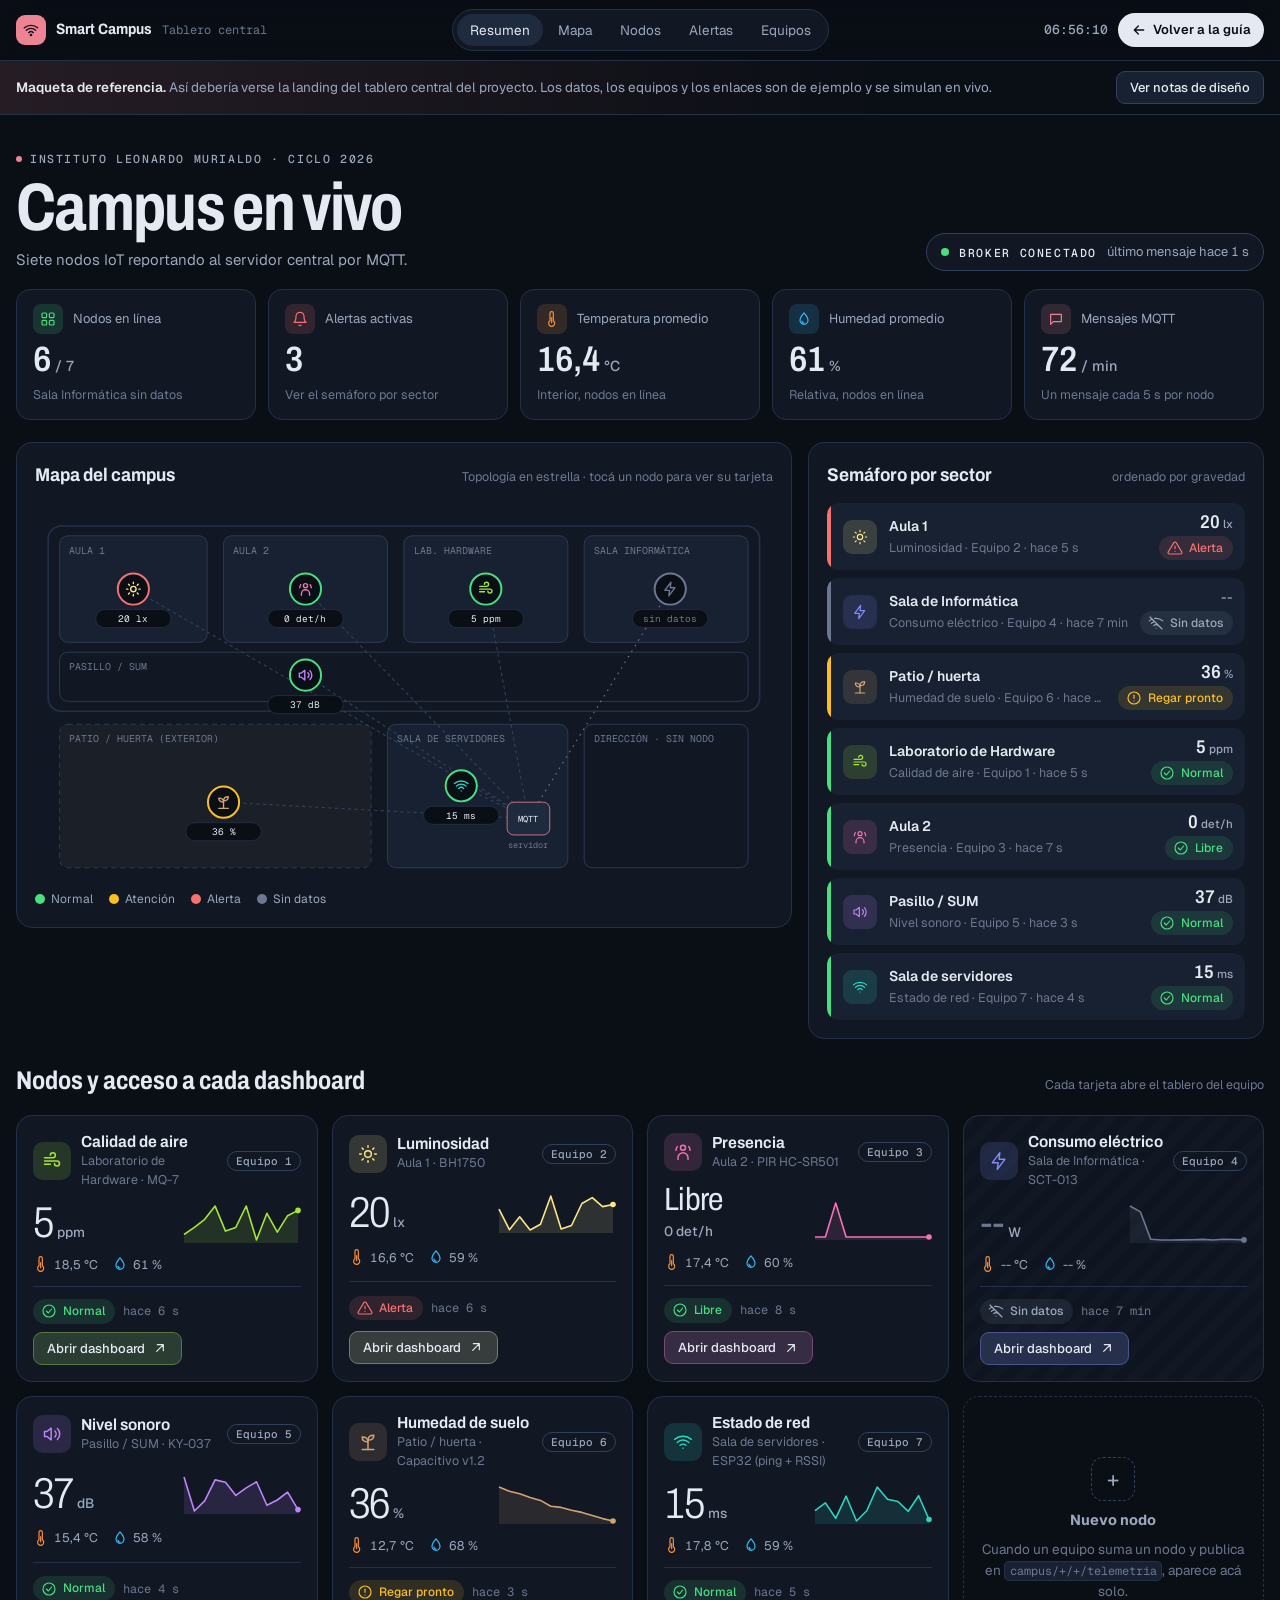
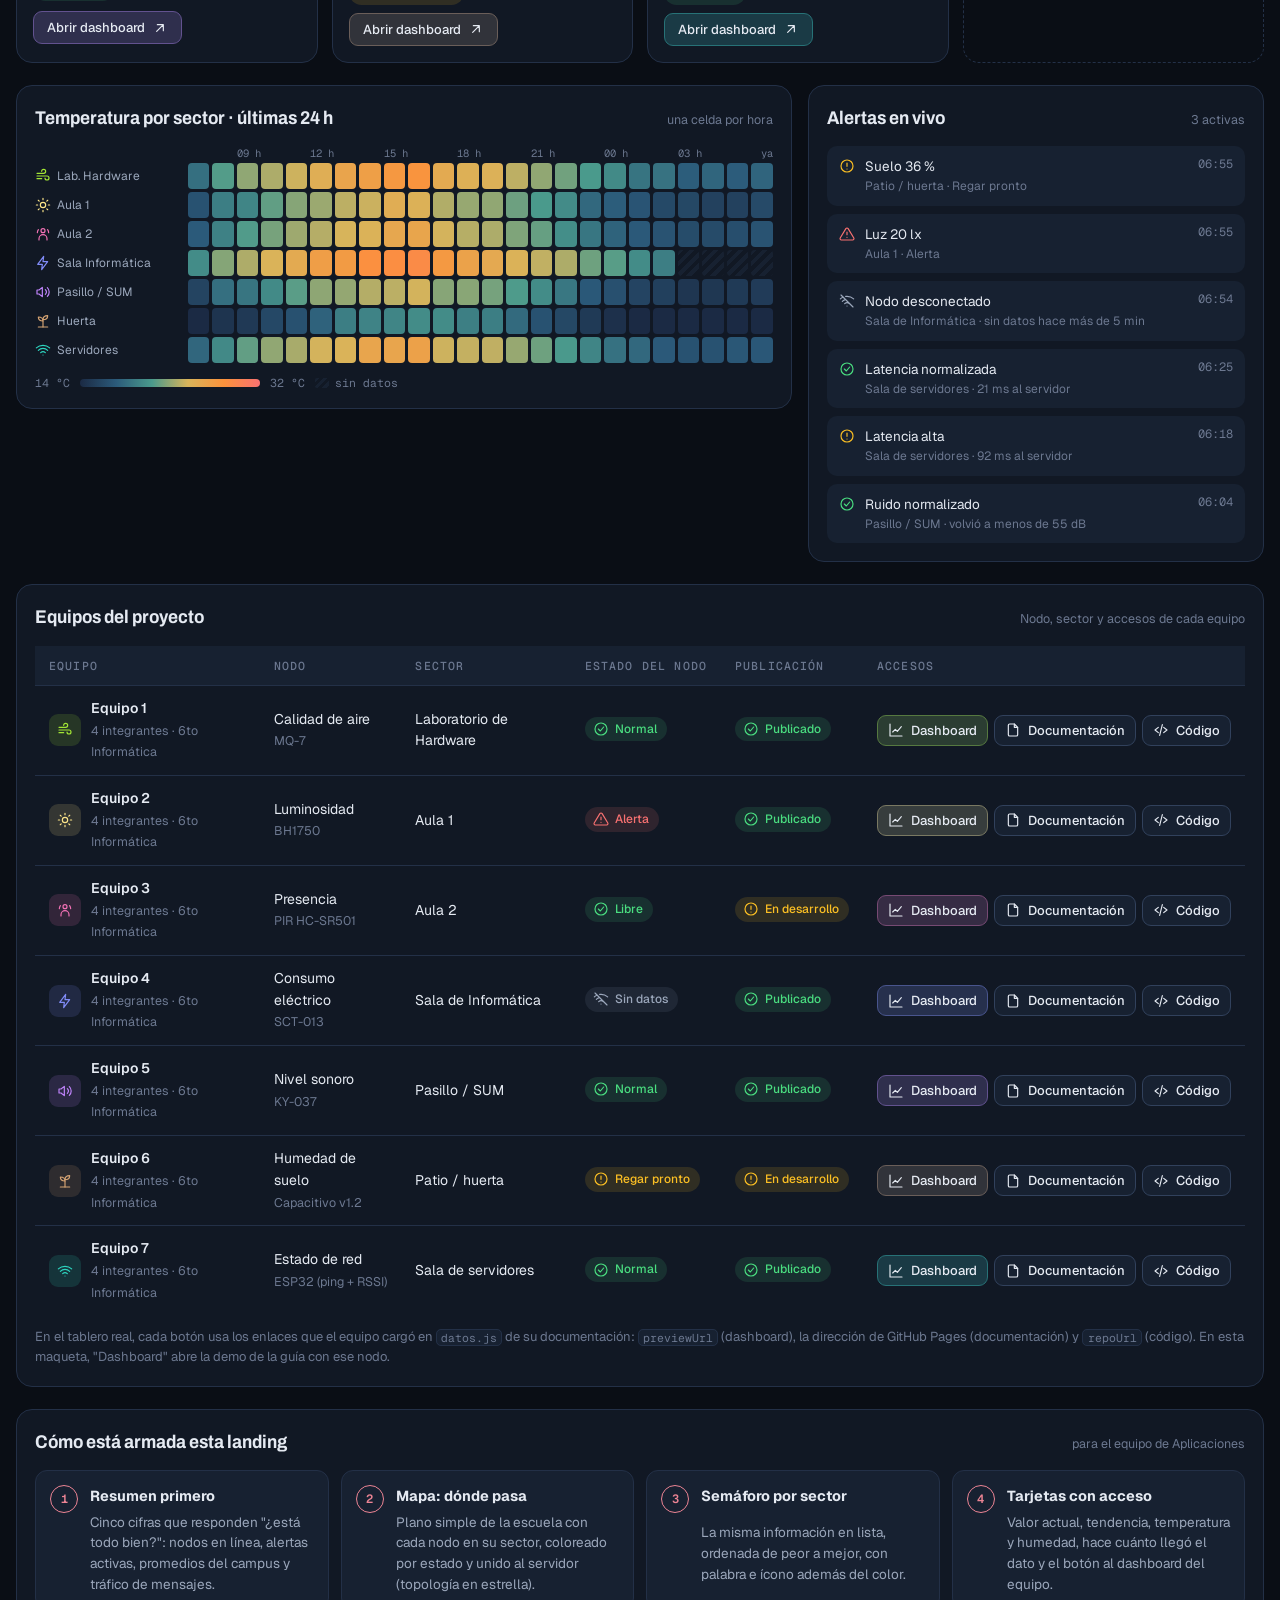
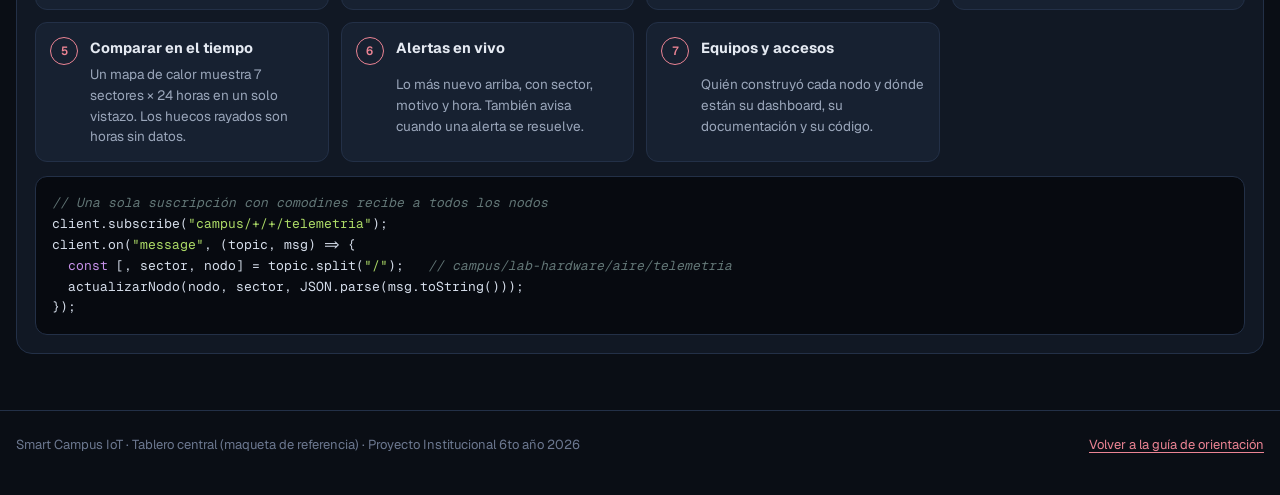
==== tablero-general.html @ 32c5c8b0 "Agregar maqueta del tablero general y centrar el botón Elegí tu nodo en el hero" ====
<!doctype html>
<html lang="es">
<head>
<meta charset="utf-8">
<meta name="viewport" content="width=device-width, initial-scale=1, viewport-fit=cover">
<title>Tablero Central Smart Campus</title>
<meta name="claude:viewport-fit-sides" content="cover">
<meta name="description" content="Maqueta de referencia de la landing del tablero central: todos los nodos del campus en tiempo real, equipos y acceso a cada dashboard.">
<link rel="preconnect" href="https://fonts.googleapis.com">
<link rel="preconnect" href="https://fonts.gstatic.com" crossorigin>
<link rel="stylesheet" href="https://fonts.googleapis.com/css2?family=Archivo:wdth,wght@75..125,300..800&family=Geist:wght@400;500;600&family=Geist+Mono:wght@400;500&display=swap">
<style>
/* Layout: sala de control. Resumen arriba (KPIs), luego "dónde" (mapa + semáforo por sector),
   "qué" (tarjetas de nodo con acceso), "cuándo" (mapa de calor + alertas) y "quién" (equipos). Solo oscuro. */
:root {
  --bg: #0a0e15; --surface: #111824; --surface-2: #172131; --surface-3: #1e2a3d;
  --border: #233047; --border-strong: #31415c;
  --text: #e5eaf2; --text-2: #9ba7bb; --text-3: #6c7890;
  --accent: #ec8494; --accent-ink: #1a0c12; --accent-soft: rgba(236, 132, 148, .12);
  --ok: #4ade80; --ok-soft: rgba(74, 222, 128, .12);
  --warn: #fbbf24; --warn-soft: rgba(251, 191, 36, .13);
  --bad: #f87171; --bad-soft: rgba(248, 113, 113, .13);
  --off: #6c7890; --off-soft: rgba(108, 120, 144, .16);
  --c-temp: #fb923c; --c-hum: #38bdf8; --c-aire: #a3e635; --c-luz: #fde68a; --c-ruido: #c084fc;
  --c-presencia: #f472b6; --c-consumo: #818cf8; --c-suelo: #d4a373; --c-red: #2dd4bf;
  --font-display: "Archivo", "Arial Narrow", system-ui, sans-serif;
  --font-body: "Geist", system-ui, -apple-system, "Segoe UI", sans-serif;
  --font-mono: "Geist Mono", ui-monospace, "Cascadia Mono", Consolas, monospace;
  --header-h: 60px;
  color-scheme: dark;
}
* { box-sizing: border-box; }
html { scroll-behavior: smooth; scroll-padding-top: calc(var(--header-h) + 16px); }
@media (prefers-reduced-motion: reduce) { html { scroll-behavior: auto; } *, *::before, *::after { transition: none !important; animation: none !important; } }
body { margin: 0; background: var(--bg); color: var(--text); font: 400 15px/1.55 var(--font-body); -webkit-font-smoothing: antialiased; }
body::before { content: ""; position: fixed; inset: 0 0 auto; height: env(safe-area-inset-top, 0px); z-index: 60; background: var(--bg); }
a { color: var(--accent); text-underline-offset: 3px; }
:focus-visible { outline: 2px solid var(--accent); outline-offset: 2px; border-radius: 4px; }
[hidden] { display: none !important; }
code { font-family: var(--font-mono); font-size: .88em; background: var(--surface-2); border: 1px solid var(--border); padding: .06em .36em; border-radius: 5px; overflow-wrap: anywhere; }
h1, h2, h3 { font-family: var(--font-display); margin: 0; text-wrap: balance; }
p { margin: 0; }
.ic { width: 20px; height: 20px; flex: none; } .ic-sm { width: 16px; height: 16px; flex: none; } .ic-lg { width: 26px; height: 26px; flex: none; }
.wrap { max-width: 1320px; margin: 0 auto; padding-left: max(16px, env(safe-area-inset-left, 0px)); padding-right: max(16px, env(safe-area-inset-right, 0px)); }
.num { font-variant-numeric: tabular-nums; }

/* Encabezado */
.top { position: sticky; top: env(safe-area-inset-top, 0px); z-index: 50; background: rgba(10, 14, 21, .85); backdrop-filter: blur(12px); border-bottom: 1px solid var(--border); }
.top .wrap { height: var(--header-h); display: grid; grid-template-columns: 1fr auto 1fr; align-items: center; gap: 16px; }
.brand { display: flex; align-items: center; gap: 10px; color: var(--text); text-decoration: none; font-family: var(--font-display); font-weight: 700; font-stretch: 90%; white-space: nowrap; }
.brand-mark { width: 30px; height: 30px; border-radius: 9px; background: var(--accent); color: var(--accent-ink); display: grid; place-items: center; }
.brand small { font: 400 12px var(--font-mono); color: var(--text-3); }
.top nav { justify-self: center; min-width: 0; display: flex; gap: 2px; padding: 4px; border: 1px solid var(--border); border-radius: 999px; background: var(--surface); overflow-x: auto; scrollbar-width: none; }
.top nav a { color: var(--text-2); text-decoration: none; font-size: 13.5px; padding: 6px 13px; border-radius: 999px; white-space: nowrap; }
.top nav a:hover, .top nav a.on { color: var(--text); background: var(--surface-3); }
.top-right { justify-self: end; display: flex; align-items: center; gap: 10px; }
.clock { font: 500 13px var(--font-mono); color: var(--text-2); font-variant-numeric: tabular-nums; }
.back { display: inline-flex; align-items: center; gap: 6px; padding: 7px 13px; border-radius: 999px; background: var(--text); color: var(--bg); text-decoration: none; font-size: 13px; font-weight: 600; white-space: nowrap; }
.back:hover { background: var(--accent); color: var(--accent-ink); }
@media (max-width: 1000px) { .top .wrap { grid-template-columns: auto minmax(0, 1fr) auto; } .top nav { justify-self: center; } .clock { display: none; } }
@media (max-width: 640px) { .top .wrap { grid-template-columns: auto minmax(0, 1fr); } .top nav { display: none; } .brand small { display: none; } }

/* Aviso de maqueta */
.note-bar { border-bottom: 1px solid var(--border); background: linear-gradient(90deg, var(--accent-soft), transparent 70%); }
.note-bar .wrap { display: flex; align-items: center; gap: 14px; padding-block: 10px; flex-wrap: wrap; font-size: 13.5px; color: var(--text-2); }
.note-bar b { color: var(--text); font-weight: 600; }
.note-bar .sp { flex: 1; min-width: 0; }
.btn { display: inline-flex; align-items: center; gap: 7px; padding: 7px 13px; border-radius: 9px; border: 1px solid var(--border-strong); background: var(--surface-2); color: var(--text); font: 500 13px var(--font-body); cursor: pointer; text-decoration: none; white-space: nowrap; }
.btn:hover { background: var(--surface-3); color: var(--text); }
.btn[aria-pressed="true"] { border-color: var(--accent); color: var(--accent); background: var(--accent-soft); }
.btn.go { background: color-mix(in srgb, var(--c, var(--accent)) 14%, var(--surface-2)); border-color: color-mix(in srgb, var(--c, var(--accent)) 40%, var(--border)); }
.btn.go:hover { background: color-mix(in srgb, var(--c, var(--accent)) 24%, var(--surface-2)); }

/* Secciones */
main { padding-block: 28px 56px; display: grid; gap: 22px; }
.head { display: flex; flex-wrap: wrap; align-items: end; justify-content: space-between; gap: 16px; }
.head h1 { font-size: clamp(2.4rem, 5.5vw, 4.2rem); font-weight: 700; font-stretch: 78%; line-height: .95; letter-spacing: -.025em; }
.head p { color: var(--text-2); margin-top: 8px; }
.live { display: inline-flex; align-items: center; gap: 10px; padding: 8px 14px; border: 1px solid var(--border-strong); border-radius: 999px; background: var(--surface); font-size: 13px; color: var(--text-2); }
.live b { font: 500 11.5px var(--font-mono); letter-spacing: .14em; color: var(--text); }
.dot { width: 8px; height: 8px; border-radius: 50%; background: var(--ok); flex: none; animation: pulse 2s infinite; }
@keyframes pulse { 0% { box-shadow: 0 0 0 0 rgba(74,222,128,.5); } 70% { box-shadow: 0 0 0 8px rgba(74,222,128,0); } 100% { box-shadow: 0 0 0 0 rgba(74,222,128,0); } }

.panel { position: relative; background: var(--surface); border: 1px solid var(--border); border-radius: 16px; padding: 18px; min-width: 0; }
.panel-h { display: flex; align-items: baseline; justify-content: space-between; gap: 10px; flex-wrap: wrap; margin-bottom: 14px; }
.panel-h h2 { font-size: 1.15rem; font-weight: 700; font-stretch: 92%; }
.panel-h span { font-size: 12.5px; color: var(--text-3); }
.eyebrow { font: 500 11.5px var(--font-mono); letter-spacing: .14em; text-transform: uppercase; color: var(--text-3); display: flex; align-items: center; gap: 8px; }
.eyebrow::before { content: ""; width: 6px; height: 6px; border-radius: 50%; background: var(--accent); }

/* KPIs */
.kpis { display: grid; grid-template-columns: repeat(5, minmax(0, 1fr)); gap: 12px; }
@media (max-width: 1100px) { .kpis { grid-template-columns: repeat(3, minmax(0, 1fr)); } }
@media (max-width: 640px) { .kpis { grid-template-columns: repeat(2, minmax(0, 1fr)); } .kpis .kpi:last-child { grid-column: 1 / -1; } }
.kpi { position: relative; background: var(--surface); border: 1px solid var(--border); border-radius: 14px; padding: 14px 16px; display: grid; gap: 8px; min-width: 0; }
.kpi-top { display: flex; align-items: center; gap: 10px; font-size: 13px; color: var(--text-2); }
.kpi-top .ib { width: 30px; height: 30px; border-radius: 8px; display: grid; place-items: center; background: color-mix(in srgb, var(--c) 15%, transparent); color: var(--c); }
.kpi-val { font-family: var(--font-display); font-weight: 600; font-stretch: 86%; font-size: 2.2rem; line-height: 1; font-variant-numeric: tabular-nums; }
.kpi-val small { font: 500 .9rem var(--font-body); color: var(--text-2); margin-left: 4px; }
.kpi-sub { font-size: 12.5px; color: var(--text-3); }

/* Pills */
.pill { display: inline-flex; align-items: center; gap: 6px; padding: 3px 10px 3px 8px; border-radius: 999px; font-size: 12px; font-weight: 500; white-space: nowrap; }
.pill.ok { background: var(--ok-soft); color: var(--ok); } .pill.warn { background: var(--warn-soft); color: var(--warn); }
.pill.bad { background: var(--bad-soft); color: var(--bad); } .pill.off { background: var(--off-soft); color: var(--text-2); }

/* Mapa + semáforo */
.row-2 { display: grid; grid-template-columns: minmax(0, 1.7fr) minmax(0, 1fr); gap: 16px; align-items: start; }
@media (max-width: 1000px) { .row-2 { grid-template-columns: 1fr; } }
.map-wrap { overflow-x: auto; }
.map-wrap svg { width: 100%; min-width: 560px; height: auto; display: block; }
.map-legend { display: flex; flex-wrap: wrap; gap: 6px 16px; font-size: 12px; color: var(--text-2); margin-top: 10px; }
.map-legend i { display: inline-block; width: 10px; height: 10px; border-radius: 50%; margin-right: 6px; vertical-align: -1px; }
.node-g { cursor: pointer; }
.node-g:focus { outline: none; }
.node-g:focus-visible .ring { stroke: var(--accent); stroke-width: 3; }
.halo { transform-box: fill-box; transform-origin: center; animation: halo 2.4s ease-out infinite; }
@keyframes halo { 0% { transform: scale(1); opacity: .55; } 100% { transform: scale(2.1); opacity: 0; } }

.sectors { list-style: none; margin: 0; padding: 0; display: grid; gap: 8px; }
.sectors li { display: grid; grid-template-columns: 4px 34px minmax(0, 1fr) auto; gap: 12px; align-items: center; padding: 10px 12px 10px 0; border-radius: 12px; background: var(--surface-2); overflow: hidden; }
.sectors .stripe { align-self: stretch; margin: -10px 0; }
.sectors .ib { width: 34px; height: 34px; border-radius: 9px; display: grid; place-items: center; background: color-mix(in srgb, var(--c) 15%, transparent); color: var(--c); }
.sectors strong { display: block; font-size: 14px; font-weight: 600; white-space: nowrap; overflow: hidden; text-overflow: ellipsis; }
.sectors .meta { font-size: 12.5px; color: var(--text-3); white-space: nowrap; overflow: hidden; text-overflow: ellipsis; display: block; }
.sectors .right { display: grid; justify-items: end; gap: 4px; }
.sectors .v { font-family: var(--font-display); font-weight: 600; font-stretch: 88%; font-size: 1.15rem; line-height: 1; font-variant-numeric: tabular-nums; }
.sectors .v small { font: 500 11.5px var(--font-body); color: var(--text-2); margin-left: 3px; }

/* Tarjetas de nodo */
.nodes { display: grid; grid-template-columns: repeat(4, minmax(0, 1fr)); gap: 14px; }
@media (max-width: 1150px) { .nodes { grid-template-columns: repeat(3, minmax(0, 1fr)); } }
@media (max-width: 860px) { .nodes { grid-template-columns: repeat(2, minmax(0, 1fr)); } }
@media (max-width: 560px) { .nodes { grid-template-columns: 1fr; } }
.ncard { background: var(--surface); border: 1px solid var(--border); border-radius: 16px; padding: 16px; display: grid; gap: 12px; min-width: 0; transition: border-color .25s, box-shadow .25s; }
.ncard.flash { border-color: color-mix(in srgb, var(--c) 55%, var(--border)); }
.ncard.hl { box-shadow: 0 0 0 2px var(--accent); }
.ncard.is-off { background: repeating-linear-gradient(135deg, var(--surface) 0 10px, #0f1520 10px 20px); }
.nc-top { display: flex; align-items: center; gap: 10px; }
.nc-top .ib { width: 38px; height: 38px; border-radius: 10px; display: grid; place-items: center; background: color-mix(in srgb, var(--c) 15%, transparent); color: var(--c); flex: none; }
.nc-top h3 { font-size: 1rem; font-weight: 650; font-stretch: 95%; line-height: 1.2; }
.nc-top p { font-size: 12.5px; color: var(--text-3); }
.team-tag { margin-left: auto; font: 500 11px var(--font-mono); color: var(--text-2); border: 1px solid var(--border-strong); border-radius: 999px; padding: 2px 8px; white-space: nowrap; }
.nc-mid { display: flex; align-items: flex-end; justify-content: space-between; gap: 8px; }
.nc-val { font-family: var(--font-display); font-weight: 300; font-stretch: 84%; font-size: 2.7rem; line-height: .95; letter-spacing: -.02em; font-variant-numeric: tabular-nums; }
.nc-val small { font: 500 .85rem var(--font-body); color: var(--text-2); margin-left: 4px; letter-spacing: 0; }
.is-off .nc-val { color: var(--text-3); }
.nc-val.txt { font-size: 2rem; font-weight: 400; }
.nc-val.txt small { display: block; margin: 6px 0 0; }
.ncard.add { border-style: dashed; background: transparent; align-content: center; justify-items: center; text-align: center; color: var(--text-3); font-size: 13.5px; gap: 8px; }
.ncard.add .ib { width: 44px; height: 44px; border-radius: 12px; border: 1px dashed var(--border-strong); display: grid; place-items: center; font-size: 22px; color: var(--text-2); }
.ncard.add strong { color: var(--text-2); font-size: 14.5px; }
.nc-mid svg { width: 120px; height: 40px; flex: none; }
.nc-env { display: flex; gap: 14px; font-size: 12.5px; color: var(--text-2); font-variant-numeric: tabular-nums; }
.nc-env span { display: inline-flex; align-items: center; gap: 5px; }
.nc-env .t { color: var(--c-temp); } .nc-env .h { color: var(--c-hum); }
.nc-foot { display: flex; align-items: center; justify-content: space-between; gap: 8px; flex-wrap: wrap; border-top: 1px solid var(--border); padding-top: 12px; }
.ago { font: 12px var(--font-mono); color: var(--text-3); font-variant-numeric: tabular-nums; }

/* Mapa de calor + alertas */
.heat-wrap { overflow-x: auto; }
.heat { display: grid; grid-template-columns: 150px repeat(24, minmax(16px, 1fr)); gap: 3px; min-width: 620px; font-size: 12px; }
.heat .lab { color: var(--text-2); white-space: nowrap; overflow: hidden; text-overflow: ellipsis; display: flex; align-items: center; gap: 6px; padding-right: 6px; }
.heat .lab svg { color: var(--c); }
.heat .cell { height: 26px; border-radius: 4px; }
.heat .cell.na { background: repeating-linear-gradient(135deg, var(--surface-2) 0 4px, var(--surface) 4px 8px); }
.heat .hr { font: 10.5px var(--font-mono); color: var(--text-3); text-align: center; white-space: nowrap; overflow: visible; }
.heat .hr.last { text-align: right; }
.heat-scale { display: flex; align-items: center; gap: 10px; margin-top: 12px; font: 11.5px var(--font-mono); color: var(--text-3); flex-wrap: wrap; }
.heat-scale i { display: block; width: 180px; height: 8px; border-radius: 99px; }
.feed { list-style: none; margin: 0; padding: 0; display: grid; gap: 8px; max-height: 420px; overflow-y: auto; }
.feed li { display: grid; grid-template-columns: auto minmax(0, 1fr) auto; gap: 10px; align-items: start; padding: 10px 12px; border-radius: 10px; background: var(--surface-2); font-size: 13.5px; animation: slide .45s ease-out; }
@keyframes slide { from { opacity: 0; transform: translateY(-6px); } to { opacity: 1; transform: none; } }
.feed li .ic-sm { margin-top: 2px; }
.feed li.warn .ic-sm { color: var(--warn); } .feed li.bad .ic-sm { color: var(--bad); } .feed li.ok .ic-sm { color: var(--ok); } .feed li.off .ic-sm { color: var(--text-2); }
.feed small { display: block; color: var(--text-3); font-size: 12px; }
.feed .t { font: 12px var(--font-mono); color: var(--text-3); }

/* Equipos */
.table-wrap { overflow-x: auto; }
table { width: 100%; border-collapse: collapse; font-size: 14px; min-width: 980px; }
th, td { text-align: left; padding: 12px 14px; border-bottom: 1px solid var(--border); vertical-align: middle; }
th { font: 500 11.5px var(--font-mono); text-transform: uppercase; letter-spacing: .1em; color: var(--text-3); background: var(--surface-2); white-space: nowrap; }
tr:last-child td { border-bottom: 0; }
td .who { display: flex; align-items: center; gap: 10px; }
td .who .ib { width: 32px; height: 32px; border-radius: 9px; display: grid; place-items: center; background: color-mix(in srgb, var(--c) 15%, transparent); color: var(--c); flex: none; }
td .who b { display: block; font-weight: 600; }
td .who span { font-size: 12.5px; color: var(--text-3); }
.links { display: flex; gap: 6px; flex-wrap: nowrap; }
.links .btn { padding: 6px 10px; }
.caption { font-size: 13px; color: var(--text-3); margin-top: 12px; }

/* Notas de diseño */
.anat { position: absolute; z-index: 4; top: -10px; left: -10px; width: 26px; height: 26px; border-radius: 50%; background: var(--accent); color: var(--accent-ink); font: 700 12px/26px var(--font-mono); text-align: center; box-shadow: 0 0 0 4px rgba(236,132,148,.25); display: none; }
.show-notes .anat { display: block; }
.show-notes [data-n] { outline: 1.5px dashed rgba(236,132,148,.55); outline-offset: 4px; }
.notes { list-style: none; margin: 0; padding: 0; display: grid; grid-template-columns: repeat(auto-fill, minmax(260px, 1fr)); gap: 12px; counter-reset: n; }
.notes li { display: grid; grid-template-columns: auto 1fr; gap: 4px 12px; padding: 14px; border-radius: 12px; border: 1px solid var(--border); background: var(--surface-2); }
.notes li::before { counter-increment: n; content: counter(n); grid-row: span 2; width: 26px; height: 26px; border-radius: 50%; border: 1.5px solid var(--accent); color: var(--accent); display: grid; place-items: center; font: 600 12px var(--font-mono); }
.notes strong { font-size: 14.5px; }
.notes span { font-size: 13.5px; color: var(--text-2); }
.code { background: #070a10; border: 1px solid var(--border); border-radius: 12px; overflow-x: auto; margin-top: 14px; }
.code pre { margin: 0; padding: 16px; font: 13px/1.6 var(--font-mono); color: #d6deeb; }
.code .c { color: #637777; font-style: italic; } .code .s { color: #addb67; } .code .k { color: #c792ea; }

footer { border-top: 1px solid var(--border); padding-block: 24px 40px; color: var(--text-3); font-size: 13px; }
footer .wrap { display: flex; flex-wrap: wrap; justify-content: space-between; gap: 10px; }
</style>
</head>
<body>

<header class="top">
  <div class="wrap">
    <a class="brand" href="#resumen"><span class="brand-mark"><svg class="ic-sm" viewBox="0 0 24 24" fill="none" stroke="currentColor" stroke-width="2" stroke-linecap="round" stroke-linejoin="round" aria-hidden="true"><path d="M2 8.8a15 15 0 0 1 20 0"/><path d="M5 12.5a10 10 0 0 1 14 0"/><path d="M8.5 16a5 5 0 0 1 7 0"/><circle cx="12" cy="19.5" r="1" fill="currentColor"/></svg></span>Smart Campus <small>Tablero central</small></a>
    <nav aria-label="Secciones del tablero">
      <a href="#resumen">Resumen</a><a href="#mapa">Mapa</a><a href="#nodos">Nodos</a><a href="#alertas">Alertas</a><a href="#equipos">Equipos</a>
    </nav>
    <div class="top-right">
      <span class="clock" id="clock" aria-label="Hora actual">00:00:00</span>
      <a class="back" href="index.html#tablero-general"><svg class="ic-sm" viewBox="0 0 24 24" fill="none" stroke="currentColor" stroke-width="2" stroke-linecap="round" stroke-linejoin="round" aria-hidden="true"><path d="M19 12H5M11 6l-6 6 6 6"/></svg>Volver a la guía</a>
    </div>
  </div>
</header>

<div class="note-bar">
  <div class="wrap">
    <span class="sp"><b>Maqueta de referencia.</b> Así debería verse la landing del tablero central del proyecto. Los datos, los equipos y los enlaces son de ejemplo y se simulan en vivo.</span>
    <button class="btn" type="button" id="btnNotes" aria-pressed="false">Ver notas de diseño</button>
  </div>
</div>

<main class="wrap" id="board">
  <!-- Resumen -->
  <section id="resumen" style="display:grid;gap:18px">
    <div class="head">
      <div>
        <p class="eyebrow">Instituto Leonardo Murialdo · Ciclo 2026</p>
        <h1 style="margin-top:10px">Campus en vivo</h1>
        <p id="headSub">Siete nodos IoT reportando al servidor central por MQTT.</p>
      </div>
      <span class="live"><span class="dot"></span><b>BROKER CONECTADO</b><span id="lastMsg" class="num">último mensaje hace 0 s</span></span>
    </div>
    <div class="kpis" id="kpis" data-n style="position:relative"><span class="anat">1</span></div>
  </section>

  <!-- Mapa + semáforo -->
  <section class="row-2" id="mapa">
    <div class="panel" data-n>
      <span class="anat">2</span>
      <div class="panel-h"><h2>Mapa del campus</h2><span>Topología en estrella · tocá un nodo para ver su tarjeta</span></div>
      <div class="map-wrap" id="map"></div>
      <div class="map-legend"><span><i style="background:var(--ok)"></i>Normal</span><span><i style="background:var(--warn)"></i>Atención</span><span><i style="background:var(--bad)"></i>Alerta</span><span><i style="background:var(--off)"></i>Sin datos</span></div>
    </div>
    <div class="panel" data-n>
      <span class="anat">3</span>
      <div class="panel-h"><h2>Semáforo por sector</h2><span>ordenado por gravedad</span></div>
      <ul class="sectors" id="sectors"></ul>
    </div>
  </section>

  <!-- Nodos -->
  <section id="nodos" style="display:grid;gap:14px">
    <div class="panel-h" style="margin:0"><h2 style="font-size:1.6rem;font-stretch:82%">Nodos y acceso a cada dashboard</h2><span>Cada tarjeta abre el tablero del equipo</span></div>
    <div class="nodes" id="nodes" data-n style="position:relative"><span class="anat">4</span></div>
  </section>

  <!-- Mapa de calor + alertas -->
  <section class="row-2" id="alertas">
    <div class="panel" data-n>
      <span class="anat">5</span>
      <div class="panel-h"><h2>Temperatura por sector · últimas 24 h</h2><span>una celda por hora</span></div>
      <div class="heat-wrap"><div class="heat" id="heat"></div></div>
      <div class="heat-scale"><span>14 °C</span><i style="background:linear-gradient(90deg,#1b2a44,#2b5a7a,#4a9a8c,#d9b45a,#fb923c,#f87171)"></i><span>32 °C</span><span style="display:inline-flex;align-items:center;gap:6px"><b style="display:inline-block;width:14px;height:10px;border-radius:2px;background:repeating-linear-gradient(135deg,var(--surface-2) 0 3px,var(--surface) 3px 6px)"></b>sin datos</span></div>
    </div>
    <div class="panel" data-n>
      <span class="anat">6</span>
      <div class="panel-h"><h2>Alertas en vivo</h2><span id="alertCount">0 activas</span></div>
      <ul class="feed" id="feed" aria-live="polite"></ul>
    </div>
  </section>

  <!-- Equipos -->
  <section id="equipos" class="panel" data-n>
    <span class="anat">7</span>
    <div class="panel-h"><h2>Equipos del proyecto</h2><span>Nodo, sector y accesos de cada equipo</span></div>
    <div class="table-wrap"><table id="teams"></table></div>
    <p class="caption">En el tablero real, cada botón usa los enlaces que el equipo cargó en <code>datos.js</code> de su documentación: <code>previewUrl</code> (dashboard), la dirección de GitHub Pages (documentación) y <code>repoUrl</code> (código). En esta maqueta, "Dashboard" abre la demo de la guía con ese nodo.</p>
  </section>

  <!-- Notas -->
  <section class="panel" id="notas">
    <div class="panel-h"><h2>Cómo está armada esta landing</h2><span>para el equipo de Aplicaciones</span></div>
    <ol class="notes">
      <li><strong>Resumen primero</strong><span>Cinco cifras que responden "¿está todo bien?": nodos en línea, alertas activas, promedios del campus y tráfico de mensajes.</span></li>
      <li><strong>Mapa: dónde pasa</strong><span>Plano simple de la escuela con cada nodo en su sector, coloreado por estado y unido al servidor (topología en estrella).</span></li>
      <li><strong>Semáforo por sector</strong><span>La misma información en lista, ordenada de peor a mejor, con palabra e ícono además del color.</span></li>
      <li><strong>Tarjetas con acceso</strong><span>Valor actual, tendencia, temperatura y humedad, hace cuánto llegó el dato y el botón al dashboard del equipo.</span></li>
      <li><strong>Comparar en el tiempo</strong><span>Un mapa de calor muestra 7 sectores × 24 horas en un solo vistazo. Los huecos rayados son horas sin datos.</span></li>
      <li><strong>Alertas en vivo</strong><span>Lo más nuevo arriba, con sector, motivo y hora. También avisa cuando una alerta se resuelve.</span></li>
      <li><strong>Equipos y accesos</strong><span>Quién construyó cada nodo y dónde están su dashboard, su documentación y su código.</span></li>
    </ol>
    <div class="code"><pre><span class="c">// Una sola suscripción con comodines recibe a todos los nodos</span>
client.subscribe(<span class="s">"campus/+/+/telemetria"</span>);
client.on(<span class="s">"message"</span>, (topic, msg) =&gt; {
  <span class="k">const</span> [, sector, nodo] = topic.split(<span class="s">"/"</span>);   <span class="c">// campus/lab-hardware/aire/telemetria</span>
  actualizarNodo(nodo, sector, JSON.parse(msg.toString()));
});</pre></div>
  </section>
</main>

<footer>
  <div class="wrap">
    <span>Smart Campus IoT · Tablero central (maqueta de referencia) · Proyecto Institucional 6to año 2026</span>
    <a href="index.html#tablero-general">Volver a la guía de orientación</a>
  </div>
</footer>

<script>
(() => {
  "use strict";
  const $ = (s, r = document) => r.querySelector(s);
  const $$ = (s, r = document) => Array.from(r.querySelectorAll(s));
  const esc = s => String(s).replace(/[&<>"]/g, c => ({ "&": "&amp;", "<": "&lt;", ">": "&gt;", '"': "&quot;" }[c]));
  const fmt = (v, d) => Number(v).toLocaleString("es-AR", { minimumFractionDigits: d, maximumFractionDigits: d });
  const reduceMotion = window.matchMedia && window.matchMedia("(prefers-reduced-motion: reduce)").matches;
  const pad = n => String(n).padStart(2, "0");

  const ICONS = {
    temp: '<path d="M14 14.76V3.5a2.5 2.5 0 0 0-5 0v11.26a4.5 4.5 0 1 0 5 0z"/><path d="M11.5 17.5V10"/>',
    hum: '<path d="M12 2.7s-6 6.6-6 11.3a6 6 0 0 0 12 0c0-4.7-6-11.3-6-11.3z"/><path d="M9 15a3 3 0 0 0 3 3"/>',
    aire: '<path d="M3 8h10a3 3 0 1 0-3-3"/><path d="M3 12h15a3 3 0 1 1-3 3"/><path d="M3 16h7"/>',
    luz: '<circle cx="12" cy="12" r="4"/><path d="M12 2v2M12 20v2M4.9 4.9l1.4 1.4M17.7 17.7l1.4 1.4M2 12h2M20 12h2M4.9 19.1l1.4-1.4M17.7 6.3l1.4-1.4"/>',
    ruido: '<path d="M11 5 6 9H3v6h3l5 4z"/><path d="M15.5 8.5a5 5 0 0 1 0 7"/><path d="M18.5 5.5a9 9 0 0 1 0 13"/>',
    presencia: '<circle cx="12" cy="7" r="3"/><path d="M6 21v-2a6 6 0 0 1 12 0v2"/><path d="M3.5 10a9 9 0 0 1 1.6-4.5M20.5 10a9 9 0 0 0-1.6-4.5"/>',
    consumo: '<path d="M13 2 4 14h7l-1 8 9-12h-7z"/>',
    suelo: '<path d="M12 21v-9"/><path d="M12 12c0-4-3-6-7-6 0 4 3 6 7 6z"/><path d="M12 10c0-3.5 2.5-6 7-6 0 4-3 6-7 6z"/><path d="M5 21h14"/>',
    red: '<path d="M2 8.8a15 15 0 0 1 20 0"/><path d="M5 12.5a10 10 0 0 1 14 0"/><path d="M8.5 16a5 5 0 0 1 7 0"/><path d="M12 19.5h.01"/>',
    ok: '<circle cx="12" cy="12" r="9"/><path d="m8 12 3 3 5-6"/>',
    warn: '<circle cx="12" cy="12" r="9"/><path d="M12 7.5v5M12 16.5h.01"/>',
    bad: '<path d="M10.3 3.9 1.8 18a2 2 0 0 0 1.7 3h17a2 2 0 0 0 1.7-3L13.7 3.9a2 2 0 0 0-3.4 0z"/><path d="M12 9v4M12 17h.01"/>',
    off: '<path d="M8.5 16a5 5 0 0 1 7 0M12 19.5h.01M3 3l18 18M5 12.5a10 10 0 0 1 3.5-2.2M2 8.8a15 15 0 0 1 4.2-2.9M10 5.1A15 15 0 0 1 22 8.8"/>',
    nodes: '<rect x="3" y="3" width="7" height="7" rx="1.5"/><rect x="14" y="3" width="7" height="7" rx="1.5"/><rect x="3" y="14" width="7" height="7" rx="1.5"/><rect x="14" y="14" width="7" height="7" rx="1.5"/>',
    bell: '<path d="M6 8a6 6 0 0 1 12 0c0 7 3 9 3 9H3s3-2 3-9"/><path d="M10.3 21a1.9 1.9 0 0 0 3.4 0"/>',
    msg: '<path d="M4 5h16v11H8l-4 4z"/>',
    arrow: '<path d="M7 17 17 7M8 7h9v9"/>',
    doc: '<path d="M14 3H7a2 2 0 0 0-2 2v14a2 2 0 0 0 2 2h10a2 2 0 0 0 2-2V8z"/><path d="M14 3v5h5"/>',
    code: '<path d="m8 8-5 4 5 4M16 8l5 4-5 4M14 4l-4 16"/>',
    chart: '<path d="M3 3v18h18"/><path d="m7 15 4-4 3 3 6-7"/>'
  };
  const icon = (n, cls = "ic") => `<svg class="${cls}" viewBox="0 0 24 24" fill="none" stroke="currentColor" stroke-width="1.75" stroke-linecap="round" stroke-linejoin="round" aria-hidden="true">${ICONS[n]}</svg>`;

  /* ---------------- nodos (mismos que la plantilla y la guía) ---------------- */
  const enClase = h => h >= 8 && h < 17;
  const bump = (h, c, w) => Math.exp(-((h - c) ** 2) / (2 * w * w));
  const NODOS = {
    aire:      { equipo: 1, nombre: "Calidad de aire", sector: "Laboratorio de Hardware", corto: "Lab. Hardware", slug: "lab-hardware", sensor: "MQ-7", variable: "CO", unidad: "ppm", icon: "aire", color: "var(--c-aire)", hex: "#a3e635", min: 0, max: 50, dec: 0, tipo: "max", u: { a: 9, b: 35 }, x: 550, y: 105, tOff: 2.2,
      serie: (h, r) => 3 + (enClase(h) ? 5 : 0) + 30 * bump(h, 10.5, .9) + 9 * bump(h, 14.5, 1) + r() * 2 },
    luz:       { equipo: 2, nombre: "Luminosidad", sector: "Aula 1", corto: "Aula 1", slug: "aula-1", sensor: "BH1750", variable: "Luz", unidad: "lx", icon: "luz", color: "var(--c-luz)", hex: "#fde68a", min: 0, max: 1000, dec: 0, tipo: "rango", u: { n: [300, 750], a: [150, 900] }, x: 120, y: 105, tOff: 0,
      serie: (h, r) => Math.max(0, 140 * Math.sin((h - 6) * Math.PI / 13)) + (enClase(h) ? 330 : 0) + r() * 25 },
    presencia: { equipo: 3, nombre: "Presencia", sector: "Aula 2", corto: "Aula 2", slug: "aula-2", sensor: "PIR HC-SR501", variable: "Detecciones", unidad: "det/h", icon: "presencia", color: "var(--c-presencia)", hex: "#f472b6", min: 0, max: 60, dec: 0, tipo: "presencia", x: 330, y: 105, tOff: .6,
      serie: (h, r) => enClase(h) ? 22 + r() * 22 : (h === 21 ? 4 : 0) },
    consumo:   { equipo: 4, nombre: "Consumo eléctrico", sector: "Sala de Informática", corto: "Sala Informática", slug: "sala-info", sensor: "SCT-013", variable: "Potencia", unidad: "W", icon: "consumo", color: "var(--c-consumo)", hex: "#818cf8", min: 0, max: 3000, dec: 0, tipo: "max", u: { a: 1500, b: 2500 }, x: 775, y: 105, tOff: 3.4, offline: true,
      serie: (h, r) => 160 + (enClase(h) ? 1100 + r() * 300 : r() * 40) + 1250 * bump(h, 14, .5) },
    ruido:     { equipo: 5, nombre: "Nivel sonoro", sector: "Pasillo / SUM", corto: "Pasillo / SUM", slug: "sum", sensor: "KY-037", variable: "Ruido", unidad: "dB", icon: "ruido", color: "var(--c-ruido)", hex: "#c084fc", min: 30, max: 90, dec: 0, tipo: "max", u: { a: 55, b: 70 }, x: 330, y: 210, tOff: -.8,
      serie: (h, r) => 36 + (enClase(h) ? 14 : 0) + 22 * bump(h, 10, .35) + 20 * bump(h, 12.5, .4) + 18 * bump(h, 15, .35) + r() * 4 },
    suelo:     { equipo: 6, nombre: "Humedad de suelo", sector: "Patio / huerta", corto: "Huerta", slug: "huerta", sensor: "Capacitivo v1.2", variable: "Suelo", unidad: "%", icon: "suelo", color: "var(--c-suelo)", hex: "#d4a373", min: 0, max: 100, dec: 0, tipo: "rango", u: { n: [40, 70], a: [25, 85] }, x: 230, y: 365, tOff: -3.5, exterior: true,
      serie: (h, r) => (h < 9 ? 46 - h * 1.6 : 78 - (h - 9) * 2.1) + (r() - .5) * 1.5 },
    red:       { equipo: 7, nombre: "Estado de red", sector: "Sala de servidores", corto: "Servidores", slug: "servidores", sensor: "ESP32 (ping + RSSI)", variable: "Latencia", unidad: "ms", icon: "red", color: "var(--c-red)", hex: "#2dd4bf", min: 0, max: 250, dec: 0, tipo: "max", u: { a: 50, b: 150 }, x: 520, y: 345, tOff: 1.2,
      serie: (h, r) => 14 + r() * 10 + (enClase(h) ? 12 : 0) + 95 * bump(h, 11, .4) + 170 * bump(h, 15, .3) }
  };
  const ORDEN = ["aire", "luz", "presencia", "consumo", "ruido", "suelo", "red"];
  const NIVEL = [{ k: "ok", t: "Normal", i: "ok" }, { k: "warn", t: "Atención", i: "warn" }, { k: "bad", t: "Alerta", i: "bad" }];

  function estado(n, v, h) {
    if (n.tipo === "max") return v < n.u.a ? 0 : v < n.u.b ? 1 : 2;
    if (n.tipo === "rango") return (v >= n.u.n[0] && v <= n.u.n[1]) ? 0 : (v >= n.u.a[0] && v <= n.u.a[1]) ? 1 : 2;
    if (n.tipo === "presencia") return (v > 0 && !(h >= 7 && h < 18)) ? 2 : 0;
    return 0;
  }
  function textoEstado(n, lvl, v) {
    if (n.tipo === "presencia") return lvl === 2 ? "Fuera de horario" : (v > 0 ? "Ocupada" : "Libre");
    if (n.slug === "huerta" && v < n.u.n[0]) return lvl === 2 ? "Regar ya" : "Regar pronto";
    if (n.slug === "lab-hardware" && lvl > 0) return "Ventilar";
    return NIVEL[lvl].t;
  }

  function rng(seed) { let a = seed >>> 0; return () => { a |= 0; a = a + 0x6D2B79F5 | 0; let t = Math.imul(a ^ a >>> 15, 1 | a); t = t + Math.imul(t ^ t >>> 7, 61 | t) ^ t; return ((t ^ t >>> 14) >>> 0) / 4294967296; }; }
  const nowH = new Date().getHours();
  const horas = Array.from({ length: 24 }, (_, i) => (nowH - 23 + i + 24) % 24);
  const S = {};
  ORDEN.forEach((k, idx) => {
    const n = NODOS[k], r = rng(idx * 97 + 16), r2 = rng(idx * 31 + 7);
    S[k] = {
      main: horas.map(h => Math.min(n.max, Math.max(n.min, n.serie(h, r)))),
      temp: horas.map(h => 20 + n.tOff + 4 * Math.sin((h - 10) * Math.PI / 12) + (enClase(h) && !n.exterior ? 1.4 : 0) + (r2() - .5) * .8),
      hum: horas.map(h => 52 - 9 * Math.sin((h - 10) * Math.PI / 12) + (n.exterior ? 8 : 0) + (r2() - .5) * 3),
      ago: n.offline ? 7 * 60 + 12 : Math.floor(r2() * 8)
    };
  });
  const val = k => S[k].main[23];
  const nivelDe = k => NODOS[k].offline ? -1 : estado(NODOS[k], val(k), nowH);
  const valTxt = k => fmt(val(k), NODOS[k].dec);
  const agoTxt = s => s < 60 ? `hace ${s} s` : `hace ${Math.floor(s / 60)} min`;
  const pill = (lvl, txt) => lvl < 0 ? `<span class="pill off">${icon("off", "ic-sm")}Sin datos</span>` : `<span class="pill ${NIVEL[lvl].k}">${icon(NIVEL[lvl].i, "ic-sm")}${esc(txt || NIVEL[lvl].t)}</span>`;
  const stateColor = lvl => lvl < 0 ? "var(--off)" : `var(--${NIVEL[lvl].k})`;

  /* ---------------- render ---------------- */
  function spark(vals, color) {
    const w = 120, h = 40, p = 3, mn = Math.min(...vals), mx = Math.max(...vals), rg = (mx - mn) || 1;
    const pts = vals.map((v, i) => [p + i * (w - 2 * p) / (vals.length - 1), h - p - (v - mn) / rg * (h - 2 * p)]);
    const d = pts.map((q, i) => (i ? "L" : "M") + q[0].toFixed(1) + " " + q[1].toFixed(1)).join(" ");
    const l = pts[pts.length - 1];
    return `<svg viewBox="0 0 ${w} ${h}" aria-hidden="true"><path d="${d} L${l[0].toFixed(1)} ${h} L${p} ${h} Z" fill="${color}" fill-opacity=".12"/><path d="${d}" fill="none" stroke="${color}" stroke-width="1.6" stroke-linejoin="round"/><circle cx="${l[0].toFixed(1)}" cy="${l[1].toFixed(1)}" r="2.8" fill="${color}"/></svg>`;
  }

  function renderKpis() {
    const online = ORDEN.filter(k => !NODOS[k].offline);
    const activas = ORDEN.filter(k => nivelDe(k) > 0).length + ORDEN.filter(k => NODOS[k].offline).length;
    const tProm = online.reduce((a, k) => a + S[k].temp[23], 0) / online.length;
    const hProm = online.reduce((a, k) => a + S[k].hum[23], 0) / online.length;
    const K = [
      ["nodes", "var(--ok)", "Nodos en línea", `${online.length}<small>/ ${ORDEN.length}</small>`, ORDEN.filter(k => NODOS[k].offline).map(k => NODOS[k].corto + " sin datos").join(", ") || "Todos reportando"],
      ["bell", activas ? "var(--bad)" : "var(--ok)", "Alertas activas", `${activas}`, activas ? "Ver el semáforo por sector" : "Sin alertas"],
      ["temp", "var(--c-temp)", "Temperatura promedio", `${fmt(tProm, 1)}<small>°C</small>`, "Interior, nodos en línea"],
      ["hum", "var(--c-hum)", "Humedad promedio", `${fmt(hProm, 0)}<small>%</small>`, "Relativa, nodos en línea"],
      ["msg", "var(--accent)", "Mensajes MQTT", `${online.length * 12}<small>/ min</small>`, "Un mensaje cada 5 s por nodo"]
    ];
    $("#kpis").innerHTML = '<span class="anat">1</span>' + K.map(([i, c, t, v, s]) => `<div class="kpi" style="--c:${c}"><div class="kpi-top"><span class="ib">${icon(i, "ic-sm")}</span>${t}</div><div class="kpi-val">${v}</div><div class="kpi-sub">${esc(s)}</div></div>`).join("");
  }

  function renderMap() {
    const room = (x, y, w, h, label, opts = {}) => `<rect x="${x}" y="${y}" width="${w}" height="${h}" rx="10" fill="${opts.fill || "var(--surface-2)"}" stroke="var(--border-strong)" ${opts.dash ? 'stroke-dasharray="6 5"' : ""}/><text x="${x + 12}" y="${y + 22}" font-size="12" fill="var(--text-3)" font-family="Geist Mono, monospace">${label}</text>`;
    let s = `<svg viewBox="0 0 900 460" role="img" aria-label="Plano del campus con el estado de cada nodo">`;
    s += `<rect x="16" y="28" width="868" height="226" rx="16" fill="none" stroke="var(--border)" stroke-width="2"/>`;
    s += room(30, 40, 180, 130, "AULA 1") + room(230, 40, 200, 130, "AULA 2") + room(450, 40, 200, 130, "LAB. HARDWARE") + room(670, 40, 200, 130, "SALA INFORMÁTICA");
    s += room(30, 182, 840, 60, "PASILLO / SUM", { fill: "var(--surface)" });
    s += room(30, 270, 380, 175, "PATIO / HUERTA (EXTERIOR)", { fill: "rgba(212,163,115,.05)", dash: true });
    s += room(430, 270, 220, 175, "SALA DE SERVIDORES") + room(670, 270, 200, 175, "DIRECCIÓN · SIN NODO", { fill: "var(--surface)" });
    const SRV = { x: 602, y: 385 };
    ORDEN.forEach(k => { const n = NODOS[k]; s += `<line x1="${n.x}" y1="${n.y}" x2="${SRV.x}" y2="${SRV.y}" stroke="${n.offline ? "var(--off)" : "var(--border-strong)"}" stroke-dasharray="${n.offline ? "2 6" : "4 4"}" stroke-width="1.3"/>`; });
    s += `<g><rect x="${SRV.x - 26}" y="${SRV.y - 20}" width="52" height="40" rx="8" fill="var(--surface-3)" stroke="var(--accent)"/><text x="${SRV.x}" y="${SRV.y + 4}" text-anchor="middle" font-size="10.5" fill="var(--text)" font-family="Geist Mono, monospace">MQTT</text><text x="${SRV.x}" y="${SRV.y + 36}" text-anchor="middle" font-size="10.5" fill="var(--text-3)" font-family="Geist Mono, monospace">servidor</text></g>`;
    ORDEN.forEach(k => {
      const n = NODOS[k], lvl = nivelDe(k), col = stateColor(lvl);
      const lab = n.offline ? "sin datos" : `${valTxt(k)} ${n.unidad}`;
      s += `<g class="node-g" data-k="${k}" tabindex="0" role="button" aria-label="${esc(n.nombre)}, ${esc(n.sector)}: ${esc(lab)}">`;
      if (!n.offline && !reduceMotion) s += `<circle class="halo" cx="${n.x}" cy="${n.y}" r="18" fill="none" stroke="${col}" stroke-width="2"/>`;
      s += `<circle class="ring" cx="${n.x}" cy="${n.y}" r="19" fill="var(--bg)" stroke="${col}" stroke-width="2.4"/>`;
      s += `<g transform="translate(${n.x - 10} ${n.y - 10}) scale(.8333)" fill="none" stroke="${n.offline ? "var(--off)" : n.hex}" stroke-width="2" stroke-linecap="round" stroke-linejoin="round">${ICONS[n.icon]}</g>`;
      s += `<rect x="${n.x - 46}" y="${n.y + 25}" width="92" height="22" rx="11" fill="var(--bg)" stroke="var(--border)"/><text x="${n.x}" y="${n.y + 40}" text-anchor="middle" font-size="11.5" fill="${n.offline ? "var(--text-3)" : "var(--text)"}" font-family="Geist Mono, monospace">${esc(lab)}</text>`;
      s += `</g>`;
    });
    $("#map").innerHTML = s + "</svg>";
  }

  function renderSectors() {
    const order = ORDEN.slice().sort((a, b) => {
      const la = nivelDe(a), lb = nivelDe(b), ra = la < 0 ? 1.5 : la, rb = lb < 0 ? 1.5 : lb;
      return rb - ra;
    });
    $("#sectors").innerHTML = order.map(k => {
      const n = NODOS[k], lvl = nivelDe(k);
      const v = n.offline ? `<span class="v" style="color:var(--text-3)">--</span>` : `<span class="v">${valTxt(k)}<small>${esc(n.unidad)}</small></span>`;
      return `<li style="--c:${n.color}"><span class="stripe" style="background:${stateColor(lvl)}"></span><span class="ib">${icon(n.icon, "ic-sm")}</span><span style="min-width:0"><strong>${esc(n.sector)}</strong><span class="meta">${esc(n.nombre)} · Equipo ${n.equipo} · ${agoTxt(S[k].ago)}</span></span><span class="right">${v}${pill(lvl, lvl >= 0 ? textoEstado(n, lvl, val(k)) : null)}</span></li>`;
    }).join("");
  }

  function renderNodes() {
    $("#nodes").innerHTML = '<span class="anat">4</span>' + ORDEN.map(k => {
      const n = NODOS[k], lvl = nivelDe(k), d = S[k];
      const valHtml = n.offline ? `--<small>${esc(n.unidad)}</small>` : (n.tipo === "presencia" ? `${val(k) > 0 ? "Ocupada" : "Libre"}<small>${valTxt(k)} det/h</small>` : `${valTxt(k)}<small>${esc(n.unidad)}</small>`);
      return `<article class="ncard${n.offline ? " is-off" : ""}" id="card-${k}" style="--c:${n.color}">
        <div class="nc-top"><span class="ib">${icon(n.icon)}</span><div style="min-width:0"><h3>${esc(n.nombre)}</h3><p>${esc(n.sector)} · ${esc(n.sensor)}</p></div><span class="team-tag">Equipo ${n.equipo}</span></div>
        <div class="nc-mid"><div class="nc-val${n.tipo === "presencia" && !n.offline ? " txt" : ""}">${valHtml}</div>${spark(d.main.slice(n.offline ? -16 : -12, n.offline ? -4 : undefined), n.offline ? "#6c7890" : n.hex)}</div>
        <div class="nc-env"><span><span class="t">${icon("temp", "ic-sm")}</span>${n.offline ? "--" : fmt(d.temp[23], 1)} °C</span><span><span class="h">${icon("hum", "ic-sm")}</span>${n.offline ? "--" : fmt(d.hum[23], 0)} %</span></div>
        <div class="nc-foot"><span style="display:flex;gap:8px;align-items:center;flex-wrap:wrap">${pill(lvl, lvl >= 0 ? textoEstado(n, lvl, val(k)) : null)}<span class="ago" data-ago="${k}">${agoTxt(d.ago)}</span></span><a class="btn go" href="index.html#dashboard" data-open="${k}">Abrir dashboard ${icon("arrow", "ic-sm")}</a></div>
      </article>`;
    }).join("") + `<div class="ncard add"><span class="ib">+</span><strong>Nuevo nodo</strong><span>Cuando un equipo suma un nodo y publica en <code>campus/+/+/telemetria</code>, aparece acá solo.</span></div>`;
  }

  function heatColor(t) {
    const stops = [[14, [27, 42, 68]], [18, [43, 90, 122]], [21, [74, 154, 140]], [25, [217, 180, 90]], [28, [251, 146, 60]], [32, [248, 113, 113]]];
    t = Math.max(14, Math.min(32, t));
    for (let i = 1; i < stops.length; i++) {
      if (t <= stops[i][0]) {
        const [t0, c0] = stops[i - 1], [t1, c1] = stops[i], f = (t - t0) / (t1 - t0);
        return `rgb(${c0.map((c, j) => Math.round(c + (c1[j] - c) * f)).join(",")})`;
      }
    }
    return "rgb(248,113,113)";
  }
  function renderHeat() {
    let s = `<span></span>` + horas.map((h, i) => `<span class="hr${i === 23 ? " last" : ""}">${i === 23 ? "ya" : (i % 3 === 2 && i < 21 ? pad(h) + " h" : "")}</span>`).join("");
    ORDEN.forEach(k => {
      const n = NODOS[k];
      s += `<span class="lab" style="--c:${n.color}">${icon(n.icon, "ic-sm")}${esc(n.corto)}</span>`;
      S[k].temp.forEach((t, i) => {
        const na = n.offline && i >= 20;
        s += na ? `<span class="cell na" title="${esc(n.corto)} ${pad(horas[i])} h: sin datos"></span>` : `<span class="cell" style="background:${heatColor(t)}" title="${esc(n.corto)} ${pad(horas[i])} h: ${fmt(t, 1)} °C"></span>`;
      });
    });
    $("#heat").innerHTML = s;
  }

  const feed = [];
  function hhmm(d = new Date()) { return `${pad(d.getHours())}:${pad(d.getMinutes())}`; }
  function addAlert(lvlKey, k, title, detail, when) {
    feed.unshift({ lvlKey, k, title, detail, when: when || hhmm() });
    feed.length = Math.min(feed.length, 9);
  }
  function renderFeed() {
    $("#feed").innerHTML = feed.map(a => {
      const n = NODOS[a.k];
      const ic = a.lvlKey === "off" ? "off" : a.lvlKey === "ok" ? "ok" : a.lvlKey === "warn" ? "warn" : "bad";
      return `<li class="${a.lvlKey}">${icon(ic, "ic-sm")}<span>${esc(a.title)}<small>${esc(n.sector)} · ${esc(a.detail)}</small></span><span class="t">${a.when}</span></li>`;
    }).join("");
    const act = ORDEN.filter(k => nivelDe(k) > 0).length + ORDEN.filter(k => NODOS[k].offline).length;
    $("#alertCount").textContent = `${act} activas`;
  }
  // historial inicial
  (() => {
    const base = new Date();
    const at = m => { const d = new Date(base.getTime() - m * 60000); return hhmm(d); };
    addAlert("ok", "ruido", "Ruido normalizado", "volvió a menos de 55 dB", at(52));
    addAlert("warn", "red", "Latencia alta", "92 ms al servidor", at(38));
    addAlert("ok", "red", "Latencia normalizada", "21 ms al servidor", at(31));
    addAlert("off", "consumo", "Nodo desconectado", "sin datos hace más de 5 min", at(2));
    ORDEN.forEach(k => { const l = nivelDe(k); if (l > 0) addAlert(NIVEL[l].k, k, `${NODOS[k].variable} ${valTxt(k)} ${NODOS[k].unidad}`, textoEstado(NODOS[k], l, val(k)), at(1)); });
  })();

  function renderTeams() {
    $("#teams").innerHTML = `<thead><tr><th>Equipo</th><th>Nodo</th><th>Sector</th><th>Estado del nodo</th><th>Publicación</th><th>Accesos</th></tr></thead><tbody>` + ORDEN.map(k => {
      const n = NODOS[k], lvl = nivelDe(k);
      const pub = n.equipo % 3 === 0 ? `<span class="pill warn">${icon("warn", "ic-sm")}En desarrollo</span>` : `<span class="pill ok">${icon("ok", "ic-sm")}Publicado</span>`;
      return `<tr style="--c:${n.color}">
        <td><div class="who"><span class="ib">${icon(n.icon, "ic-sm")}</span><div><b>Equipo ${n.equipo}</b><span>4 integrantes · 6to Informática</span></div></div></td>
        <td>${esc(n.nombre)}<br><span style="font-size:12.5px;color:var(--text-3)">${esc(n.sensor)}</span></td>
        <td>${esc(n.sector)}</td>
        <td>${pill(lvl, lvl >= 0 ? textoEstado(n, lvl, val(k)) : null)}</td>
        <td>${pub}</td>
        <td><div class="links"><a class="btn go" href="index.html#dashboard" data-open="${k}">${icon("chart", "ic-sm")}Dashboard</a><a class="btn" href="https://lpedaci.github.io/sexto-proyecto2026/" target="_blank" rel="noopener">${icon("doc", "ic-sm")}Documentación</a><a class="btn" href="https://github.com/lpedaci/sexto-proyecto2026" target="_blank" rel="noopener">${icon("code", "ic-sm")}Código</a></div></td>
      </tr>`;
    }).join("") + "</tbody>";
  }

  function renderAll() { renderKpis(); renderMap(); renderSectors(); renderNodes(); renderFeed(); }

  /* ---------------- interacción ---------------- */
  // "Abrir dashboard": la guía lee el nodo elegido desde localStorage
  document.addEventListener("click", e => {
    const a = e.target.closest("[data-open]");
    if (a) { try { localStorage.setItem("orient-nodo", JSON.stringify(a.dataset.open)); } catch (err) {} }
  });
  function focusCard(k) {
    const c = document.getElementById("card-" + k); if (!c) return;
    c.scrollIntoView({ behavior: reduceMotion ? "auto" : "smooth", block: "center" });
    c.classList.add("hl"); setTimeout(() => c.classList.remove("hl"), 1600);
  }
  $("#map").addEventListener("click", e => { const g = e.target.closest(".node-g"); if (g) focusCard(g.dataset.k); });
  $("#map").addEventListener("keydown", e => { const g = e.target.closest(".node-g"); if (g && (e.key === "Enter" || e.key === " ")) { e.preventDefault(); focusCard(g.dataset.k); } });
  $("#btnNotes").addEventListener("click", e => {
    const on = e.currentTarget.getAttribute("aria-pressed") !== "true";
    e.currentTarget.setAttribute("aria-pressed", on);
    e.currentTarget.textContent = on ? "Ocultar notas de diseño" : "Ver notas de diseño";
    $("#board").classList.toggle("show-notes", on);
  });

  /* ---------------- tiempo real (simulado) ---------------- */
  let sinceMsg = 0, tick = 0;
  function clock() { const d = new Date(); $("#clock").textContent = `${pad(d.getHours())}:${pad(d.getMinutes())}:${pad(d.getSeconds())}`; }
  clock();
  setInterval(() => {
    clock(); tick++; sinceMsg++;
    ORDEN.forEach(k => { S[k].ago++; });
    if (tick % 2 === 0) {
      // llega un mensaje de un nodo al azar
      const online = ORDEN.filter(k => !NODOS[k].offline);
      const k = online[Math.floor(Math.random() * online.length)], n = NODOS[k], d = S[k];
      const prevLvl = nivelDe(k);
      if (n.tipo === "presencia") d.main[23] = Math.max(0, Math.round(d.main[23] + (Math.random() - .5) * 4));
      else d.main[23] = Math.min(n.max, Math.max(n.min, d.main[23] + (Math.random() - .5) * (n.max - n.min) * .03));
      d.temp[23] += (Math.random() - .5) * .2; d.hum[23] += (Math.random() - .5) * .8;
      d.ago = 0; sinceMsg = 0;
      const lvl = nivelDe(k);
      if (lvl !== prevLvl) addAlert(lvl === 0 ? "ok" : NIVEL[lvl].k, k, lvl === 0 ? `${n.variable} normalizado` : `${n.variable} ${valTxt(k)} ${n.unidad}`, lvl === 0 ? "volvió al rango normal" : textoEstado(n, lvl, val(k)));
      renderAll();
      const card = document.getElementById("card-" + k);
      if (card && !reduceMotion) { card.classList.add("flash"); setTimeout(() => card.classList.remove("flash"), 900); }
    } else {
      $$("[data-ago]").forEach(el => { el.textContent = agoTxt(S[el.dataset.ago].ago); });
    }
    $("#lastMsg").textContent = `último mensaje hace ${sinceMsg} s`;
  }, 1000);

  /* ---------------- menú activo ---------------- */
  if ("IntersectionObserver" in window) {
    const links = $$(".top nav a");
    const io = new IntersectionObserver(es => es.forEach(en => { if (en.isIntersecting) links.forEach(a => a.classList.toggle("on", a.getAttribute("href") === "#" + en.target.id)); }), { rootMargin: "-40% 0px -55% 0px" });
    ["resumen", "mapa", "nodos", "alertas", "equipos"].forEach(id => io.observe(document.getElementById(id)));
  }

  renderAll(); renderHeat(); renderTeams();
})();
</script>
</body>
</html>
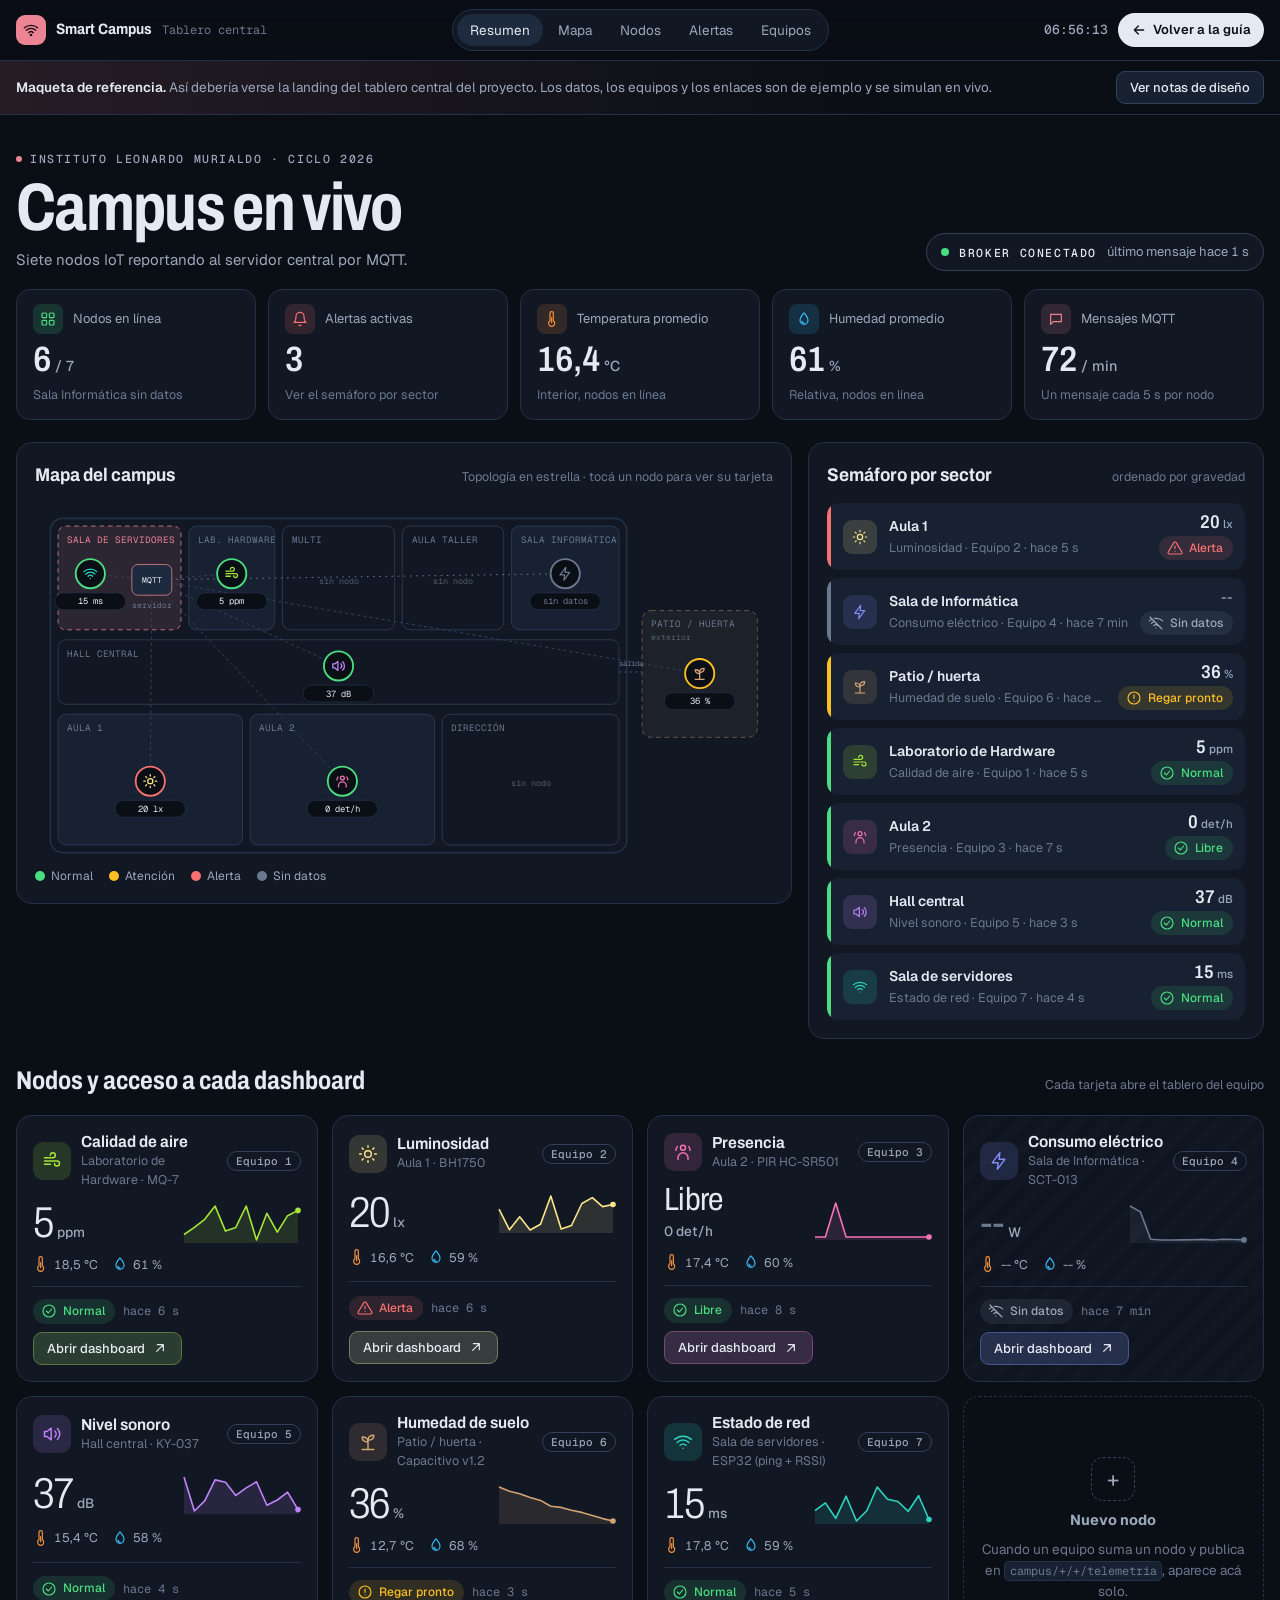
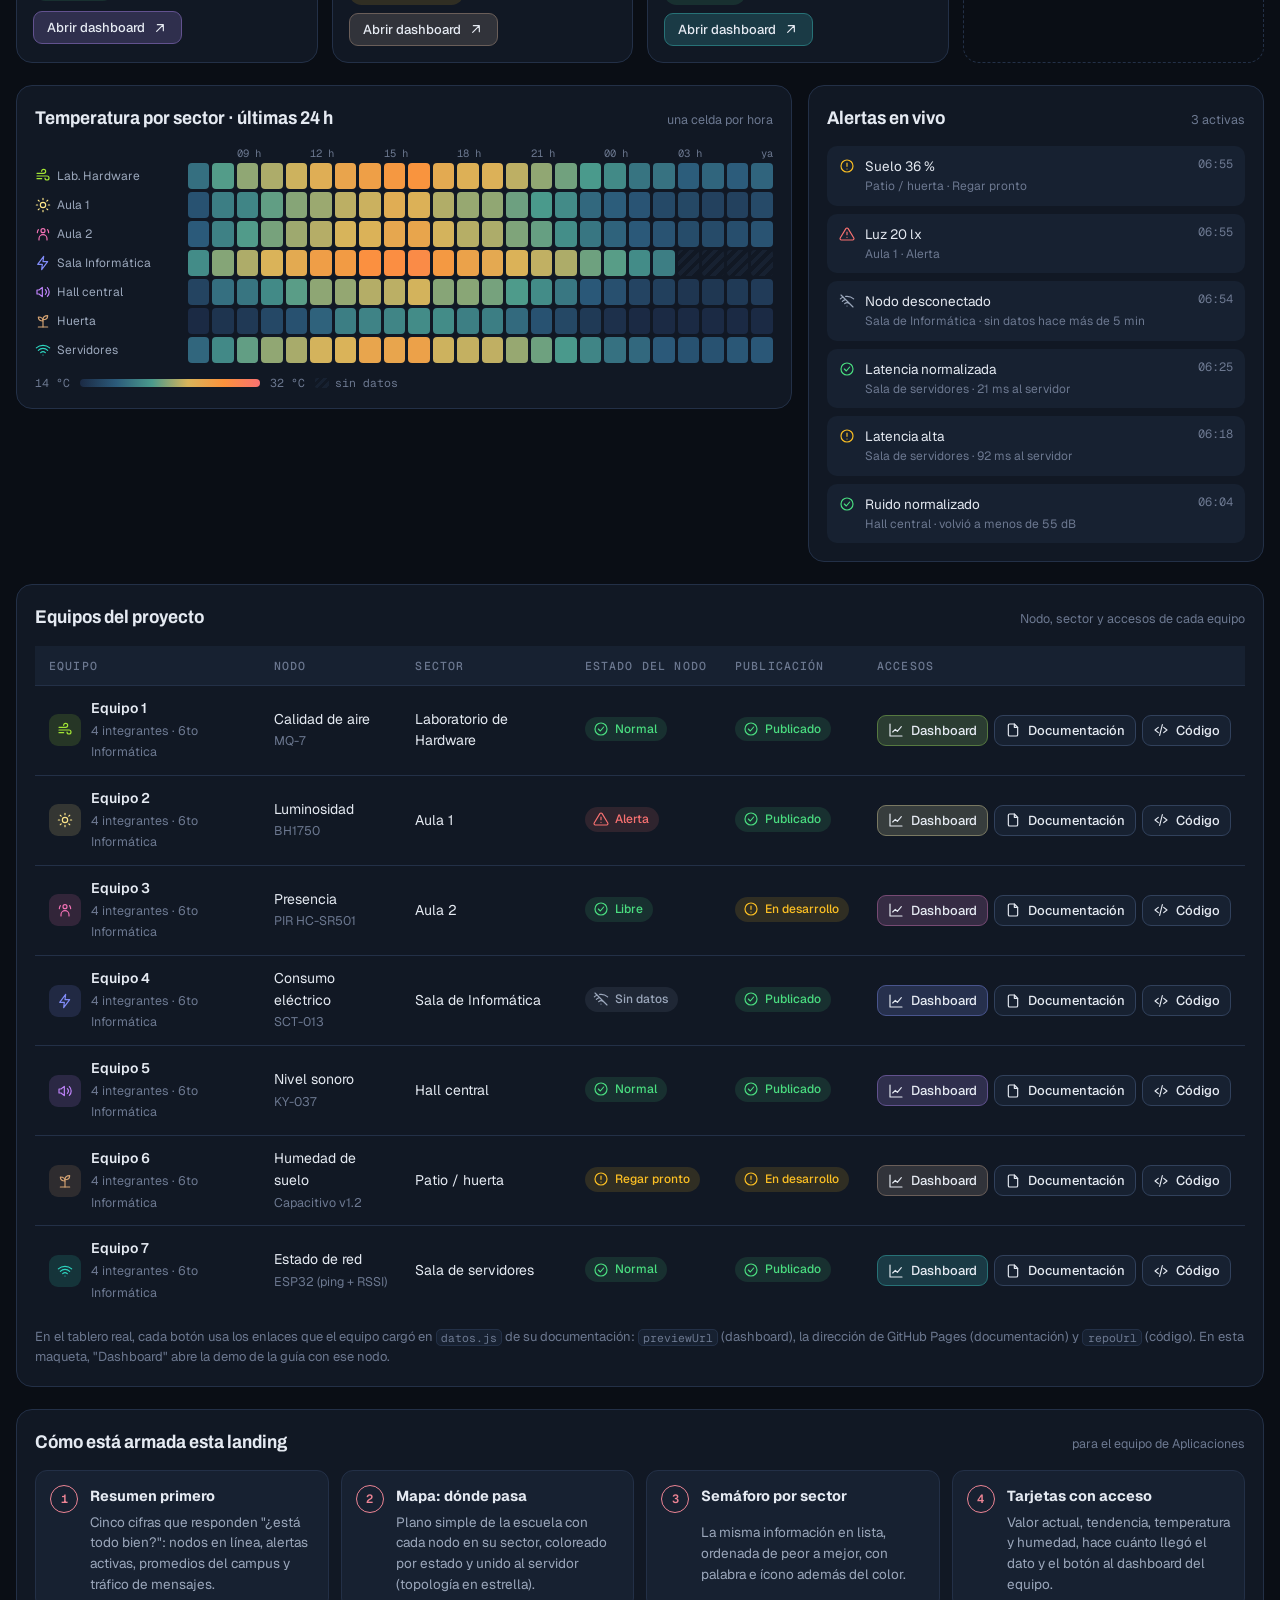
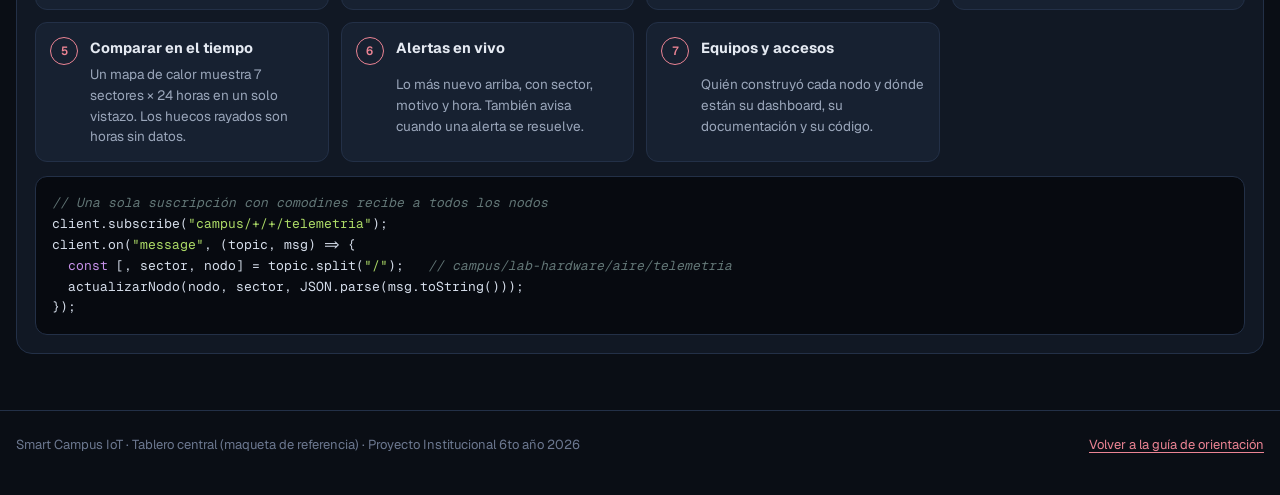
==== commit 9460dfeb: "Reorientar el mapa del campus: servidores arriba a la izquierda, Multi y Aula Taller, Hall central y" ====
--- a/tablero-general.html
+++ b/tablero-general.html
@@ -108,7 +108,7 @@
 .row-2 { display: grid; grid-template-columns: minmax(0, 1.7fr) minmax(0, 1fr); gap: 16px; align-items: start; }
 @media (max-width: 1000px) { .row-2 { grid-template-columns: 1fr; } }
 .map-wrap { overflow-x: auto; }
-.map-wrap svg { width: 100%; min-width: 560px; height: auto; display: block; }
+.map-wrap svg { width: 100%; min-width: 600px; height: auto; display: block; }
 .map-legend { display: flex; flex-wrap: wrap; gap: 6px 16px; font-size: 12px; color: var(--text-2); margin-top: 10px; }
 .map-legend i { display: inline-block; width: 10px; height: 10px; border-radius: 50%; margin-right: 6px; vertical-align: -1px; }
 .node-g { cursor: pointer; }
@@ -353,19 +353,19 @@
   const enClase = h => h >= 8 && h < 17;
   const bump = (h, c, w) => Math.exp(-((h - c) ** 2) / (2 * w * w));
   const NODOS = {
-    aire:      { equipo: 1, nombre: "Calidad de aire", sector: "Laboratorio de Hardware", corto: "Lab. Hardware", slug: "lab-hardware", sensor: "MQ-7", variable: "CO", unidad: "ppm", icon: "aire", color: "var(--c-aire)", hex: "#a3e635", min: 0, max: 50, dec: 0, tipo: "max", u: { a: 9, b: 35 }, x: 550, y: 105, tOff: 2.2,
+    aire:      { equipo: 1, nombre: "Calidad de aire", sector: "Laboratorio de Hardware", corto: "Lab. Hardware", slug: "lab-hardware", sensor: "MQ-7", variable: "CO", unidad: "ppm", icon: "aire", color: "var(--c-aire)", hex: "#a3e635", min: 0, max: 50, dec: 0, tipo: "max", u: { a: 9, b: 35 }, x: 256, y: 92, tOff: 2.2,
       serie: (h, r) => 3 + (enClase(h) ? 5 : 0) + 30 * bump(h, 10.5, .9) + 9 * bump(h, 14.5, 1) + r() * 2 },
-    luz:       { equipo: 2, nombre: "Luminosidad", sector: "Aula 1", corto: "Aula 1", slug: "aula-1", sensor: "BH1750", variable: "Luz", unidad: "lx", icon: "luz", color: "var(--c-luz)", hex: "#fde68a", min: 0, max: 1000, dec: 0, tipo: "rango", u: { n: [300, 750], a: [150, 900] }, x: 120, y: 105, tOff: 0,
+    luz:       { equipo: 2, nombre: "Luminosidad", sector: "Aula 1", corto: "Aula 1", slug: "aula-1", sensor: "BH1750", variable: "Luz", unidad: "lx", icon: "luz", color: "var(--c-luz)", hex: "#fde68a", min: 0, max: 1000, dec: 0, tipo: "rango", u: { n: [300, 750], a: [150, 900] }, x: 150, y: 362, tOff: 0,
       serie: (h, r) => Math.max(0, 140 * Math.sin((h - 6) * Math.PI / 13)) + (enClase(h) ? 330 : 0) + r() * 25 },
-    presencia: { equipo: 3, nombre: "Presencia", sector: "Aula 2", corto: "Aula 2", slug: "aula-2", sensor: "PIR HC-SR501", variable: "Detecciones", unidad: "det/h", icon: "presencia", color: "var(--c-presencia)", hex: "#f472b6", min: 0, max: 60, dec: 0, tipo: "presencia", x: 330, y: 105, tOff: .6,
+    presencia: { equipo: 3, nombre: "Presencia", sector: "Aula 2", corto: "Aula 2", slug: "aula-2", sensor: "PIR HC-SR501", variable: "Detecciones", unidad: "det/h", icon: "presencia", color: "var(--c-presencia)", hex: "#f472b6", min: 0, max: 60, dec: 0, tipo: "presencia", x: 400, y: 362, tOff: .6,
       serie: (h, r) => enClase(h) ? 22 + r() * 22 : (h === 21 ? 4 : 0) },
-    consumo:   { equipo: 4, nombre: "Consumo eléctrico", sector: "Sala de Informática", corto: "Sala Informática", slug: "sala-info", sensor: "SCT-013", variable: "Potencia", unidad: "W", icon: "consumo", color: "var(--c-consumo)", hex: "#818cf8", min: 0, max: 3000, dec: 0, tipo: "max", u: { a: 1500, b: 2500 }, x: 775, y: 105, tOff: 3.4, offline: true,
+    consumo:   { equipo: 4, nombre: "Consumo eléctrico", sector: "Sala de Informática", corto: "Sala Informática", slug: "sala-info", sensor: "SCT-013", variable: "Potencia", unidad: "W", icon: "consumo", color: "var(--c-consumo)", hex: "#818cf8", min: 0, max: 3000, dec: 0, tipo: "max", u: { a: 1500, b: 2500 }, x: 690, y: 92, tOff: 3.4, offline: true,
       serie: (h, r) => 160 + (enClase(h) ? 1100 + r() * 300 : r() * 40) + 1250 * bump(h, 14, .5) },
-    ruido:     { equipo: 5, nombre: "Nivel sonoro", sector: "Pasillo / SUM", corto: "Pasillo / SUM", slug: "sum", sensor: "KY-037", variable: "Ruido", unidad: "dB", icon: "ruido", color: "var(--c-ruido)", hex: "#c084fc", min: 30, max: 90, dec: 0, tipo: "max", u: { a: 55, b: 70 }, x: 330, y: 210, tOff: -.8,
+    ruido:     { equipo: 5, nombre: "Nivel sonoro", sector: "Hall central", corto: "Hall central", slug: "hall-central", sensor: "KY-037", variable: "Ruido", unidad: "dB", icon: "ruido", color: "var(--c-ruido)", hex: "#c084fc", min: 30, max: 90, dec: 0, tipo: "max", u: { a: 55, b: 70 }, x: 395, y: 212, tOff: -.8,
       serie: (h, r) => 36 + (enClase(h) ? 14 : 0) + 22 * bump(h, 10, .35) + 20 * bump(h, 12.5, .4) + 18 * bump(h, 15, .35) + r() * 4 },
-    suelo:     { equipo: 6, nombre: "Humedad de suelo", sector: "Patio / huerta", corto: "Huerta", slug: "huerta", sensor: "Capacitivo v1.2", variable: "Suelo", unidad: "%", icon: "suelo", color: "var(--c-suelo)", hex: "#d4a373", min: 0, max: 100, dec: 0, tipo: "rango", u: { n: [40, 70], a: [25, 85] }, x: 230, y: 365, tOff: -3.5, exterior: true,
+    suelo:     { equipo: 6, nombre: "Humedad de suelo", sector: "Patio / huerta", corto: "Huerta", slug: "huerta", sensor: "Capacitivo v1.2", variable: "Suelo", unidad: "%", icon: "suelo", color: "var(--c-suelo)", hex: "#d4a373", min: 0, max: 100, dec: 0, tipo: "rango", u: { n: [40, 70], a: [25, 85] }, x: 865, y: 222, tOff: -3.5, exterior: true,
       serie: (h, r) => (h < 9 ? 46 - h * 1.6 : 78 - (h - 9) * 2.1) + (r() - .5) * 1.5 },
-    red:       { equipo: 7, nombre: "Estado de red", sector: "Sala de servidores", corto: "Servidores", slug: "servidores", sensor: "ESP32 (ping + RSSI)", variable: "Latencia", unidad: "ms", icon: "red", color: "var(--c-red)", hex: "#2dd4bf", min: 0, max: 250, dec: 0, tipo: "max", u: { a: 50, b: 150 }, x: 520, y: 345, tOff: 1.2,
+    red:       { equipo: 7, nombre: "Estado de red", sector: "Sala de servidores", corto: "Servidores", slug: "servidores", sensor: "ESP32 (ping + RSSI)", variable: "Latencia", unidad: "ms", icon: "red", color: "var(--c-red)", hex: "#2dd4bf", min: 0, max: 250, dec: 0, tipo: "max", u: { a: 50, b: 150 }, x: 72, y: 92, tOff: 1.2,
       serie: (h, r) => 14 + r() * 10 + (enClase(h) ? 12 : 0) + 95 * bump(h, 11, .4) + 170 * bump(h, 15, .3) }
   };
   const ORDEN = ["aire", "luz", "presencia", "consumo", "ruido", "suelo", "red"];
@@ -429,14 +429,21 @@
   }
 
   function renderMap() {
-    const room = (x, y, w, h, label, opts = {}) => `<rect x="${x}" y="${y}" width="${w}" height="${h}" rx="10" fill="${opts.fill || "var(--surface-2)"}" stroke="var(--border-strong)" ${opts.dash ? 'stroke-dasharray="6 5"' : ""}/><text x="${x + 12}" y="${y + 22}" font-size="12" fill="var(--text-3)" font-family="Geist Mono, monospace">${label}</text>`;
-    let s = `<svg viewBox="0 0 900 460" role="img" aria-label="Plano del campus con el estado de cada nodo">`;
-    s += `<rect x="16" y="28" width="868" height="226" rx="16" fill="none" stroke="var(--border)" stroke-width="2"/>`;
-    s += room(30, 40, 180, 130, "AULA 1") + room(230, 40, 200, 130, "AULA 2") + room(450, 40, 200, 130, "LAB. HARDWARE") + room(670, 40, 200, 130, "SALA INFORMÁTICA");
-    s += room(30, 182, 840, 60, "PASILLO / SUM", { fill: "var(--surface)" });
-    s += room(30, 270, 380, 175, "PATIO / HUERTA (EXTERIOR)", { fill: "rgba(212,163,115,.05)", dash: true });
-    s += room(430, 270, 220, 175, "SALA DE SERVIDORES") + room(670, 270, 200, 175, "DIRECCIÓN · SIN NODO", { fill: "var(--surface)" });
-    const SRV = { x: 602, y: 385 };
+    const room = (x, y, w, h, label, opts = {}) => `<rect x="${x}" y="${y}" width="${w}" height="${h}" rx="10" fill="${opts.fill || "var(--surface-2)"}" stroke="var(--border-strong)" ${opts.dash ? 'stroke-dasharray="6 5"' : ""}/><text x="${x + 12}" y="${y + 22}" font-size="12" fill="var(--text-3)" font-family="Geist Mono, monospace">${label}</text>${opts.note ? `<text x="${x + w / 2}" y="${y + h / 2 + 8}" text-anchor="middle" font-size="11" fill="var(--text-3)" opacity=".7" font-family="Geist Mono, monospace">${opts.note}</text>` : ""}`;
+    let s = `<svg viewBox="0 0 960 460" role="img" aria-label="Plano del campus con el estado de cada nodo">`;
+    // Edificio
+    s += `<rect x="20" y="20" width="750" height="435" rx="16" fill="none" stroke="var(--border)" stroke-width="2"/>`;
+    // Lado superior: sala de servidores (esquina, punteada), Lab. Hardware, Multi (centro), Aula Taller, Sala Informática
+    s += `<rect x="30" y="30" width="160" height="135" rx="10" fill="var(--accent-soft)" stroke="var(--accent)" stroke-dasharray="6 5"/><text x="42" y="52" font-size="12" fill="var(--accent)" font-family="Geist Mono, monospace">SALA DE SERVIDORES</text>`;
+    s += room(200, 30, 112, 135, "LAB. HARDWARE") + room(322, 30, 146, 135, "MULTI", { fill: "var(--surface)", note: "sin nodo" }) + room(478, 30, 132, 135, "AULA TALLER", { fill: "var(--surface)", note: "sin nodo" }) + room(620, 30, 140, 135, "SALA INFORMÁTICA");
+    // Centro: hall que termina en la salida al patio
+    s += room(30, 178, 730, 84, "HALL CENTRAL", { fill: "var(--surface)" });
+    s += `<line x1="760" y1="220" x2="790" y2="220" stroke="var(--border-strong)" stroke-width="2" stroke-dasharray="3 4"/><text x="775" y="212" text-anchor="middle" font-size="9.5" fill="var(--text-3)" font-family="Geist Mono, monospace">salida</text>`;
+    // Lado inferior: Aula 1, Aula 2, Dirección
+    s += room(30, 275, 240, 170, "AULA 1") + room(280, 275, 240, 170, "AULA 2") + room(530, 275, 230, 170, "DIRECCIÓN", { fill: "var(--surface)", note: "sin nodo" });
+    // Exterior: patio al final del hall, fuera del edificio
+    s += `<rect x="790" y="140" width="150" height="165" rx="12" fill="rgba(212,163,115,.06)" stroke="var(--c-suelo)" stroke-opacity=".55" stroke-dasharray="6 5"/><text x="802" y="162" font-size="12" fill="var(--text-3)" font-family="Geist Mono, monospace">PATIO / HUERTA</text><text x="802" y="178" font-size="10.5" fill="var(--text-3)" opacity=".75" font-family="Geist Mono, monospace">exterior</text>`;
+    const SRV = { x: 152, y: 100 };
     ORDEN.forEach(k => { const n = NODOS[k]; s += `<line x1="${n.x}" y1="${n.y}" x2="${SRV.x}" y2="${SRV.y}" stroke="${n.offline ? "var(--off)" : "var(--border-strong)"}" stroke-dasharray="${n.offline ? "2 6" : "4 4"}" stroke-width="1.3"/>`; });
     s += `<g><rect x="${SRV.x - 26}" y="${SRV.y - 20}" width="52" height="40" rx="8" fill="var(--surface-3)" stroke="var(--accent)"/><text x="${SRV.x}" y="${SRV.y + 4}" text-anchor="middle" font-size="10.5" fill="var(--text)" font-family="Geist Mono, monospace">MQTT</text><text x="${SRV.x}" y="${SRV.y + 36}" text-anchor="middle" font-size="10.5" fill="var(--text-3)" font-family="Geist Mono, monospace">servidor</text></g>`;
     ORDEN.forEach(k => {
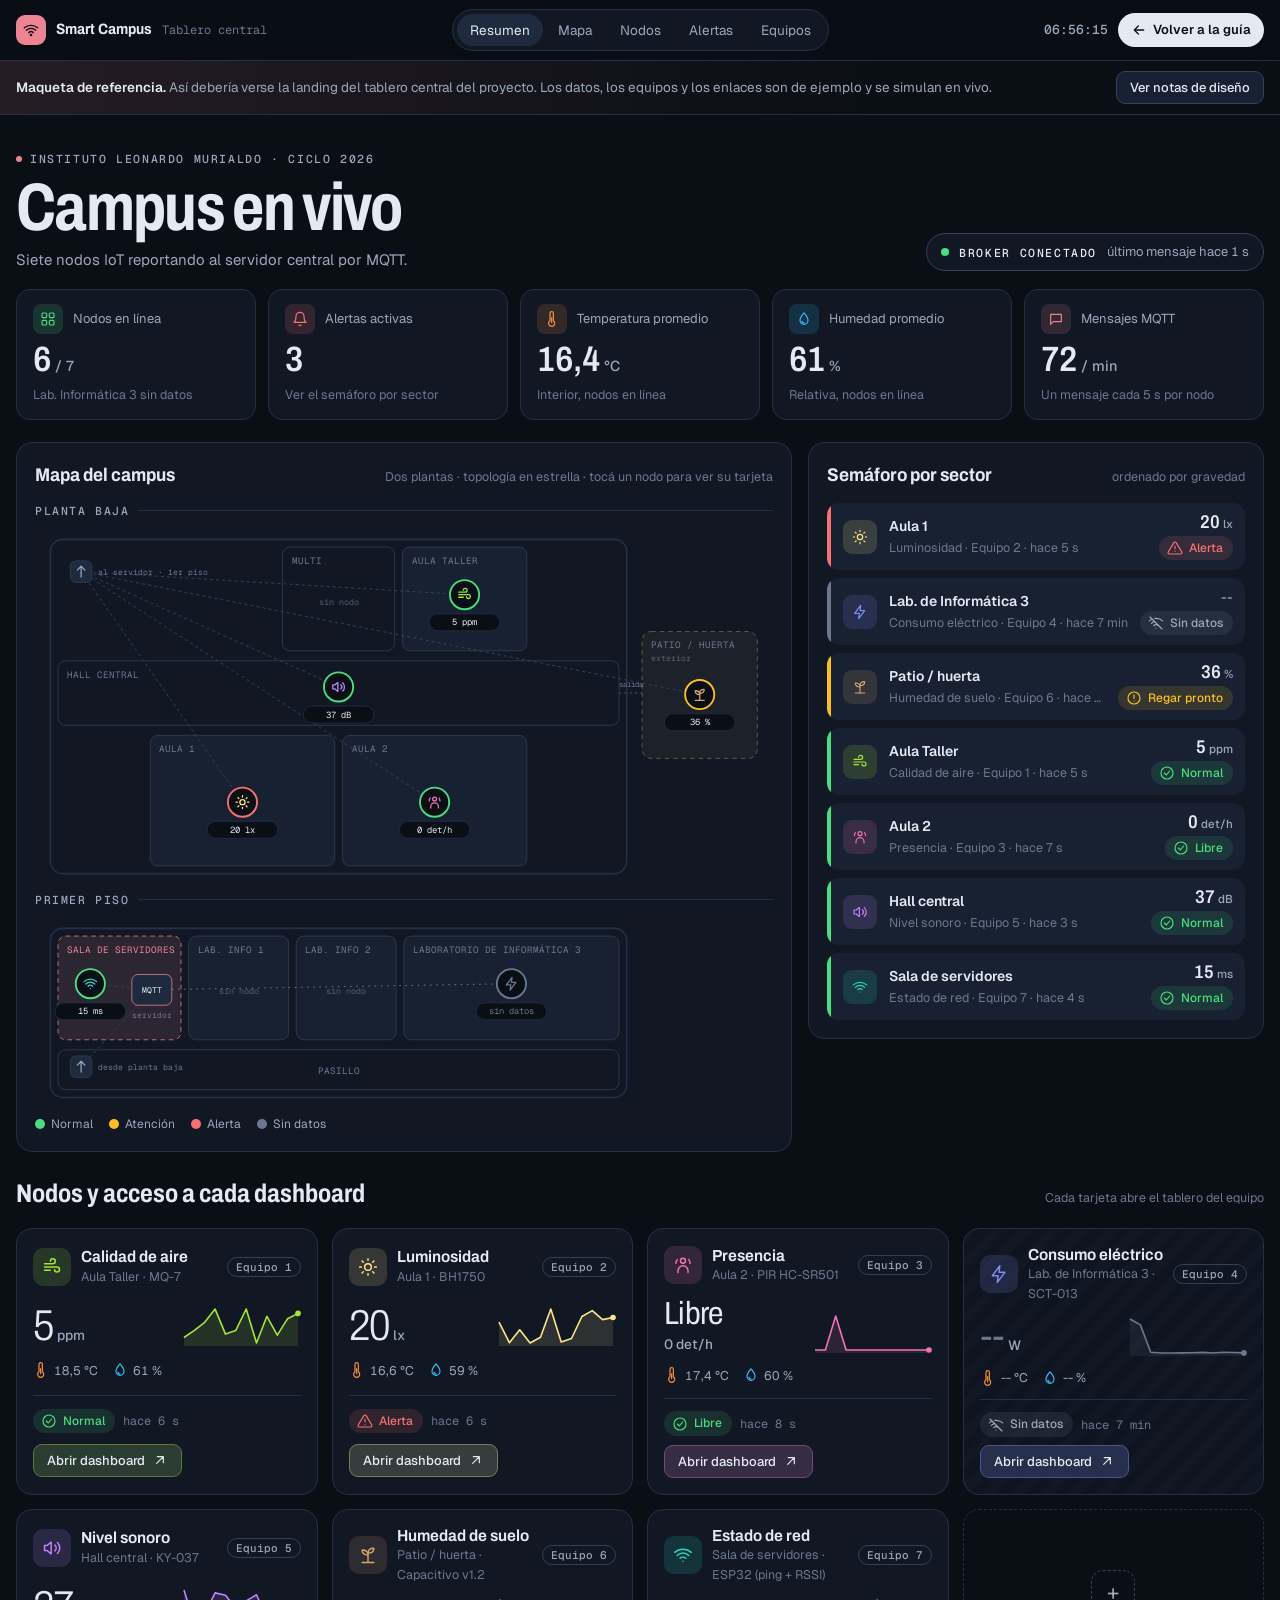
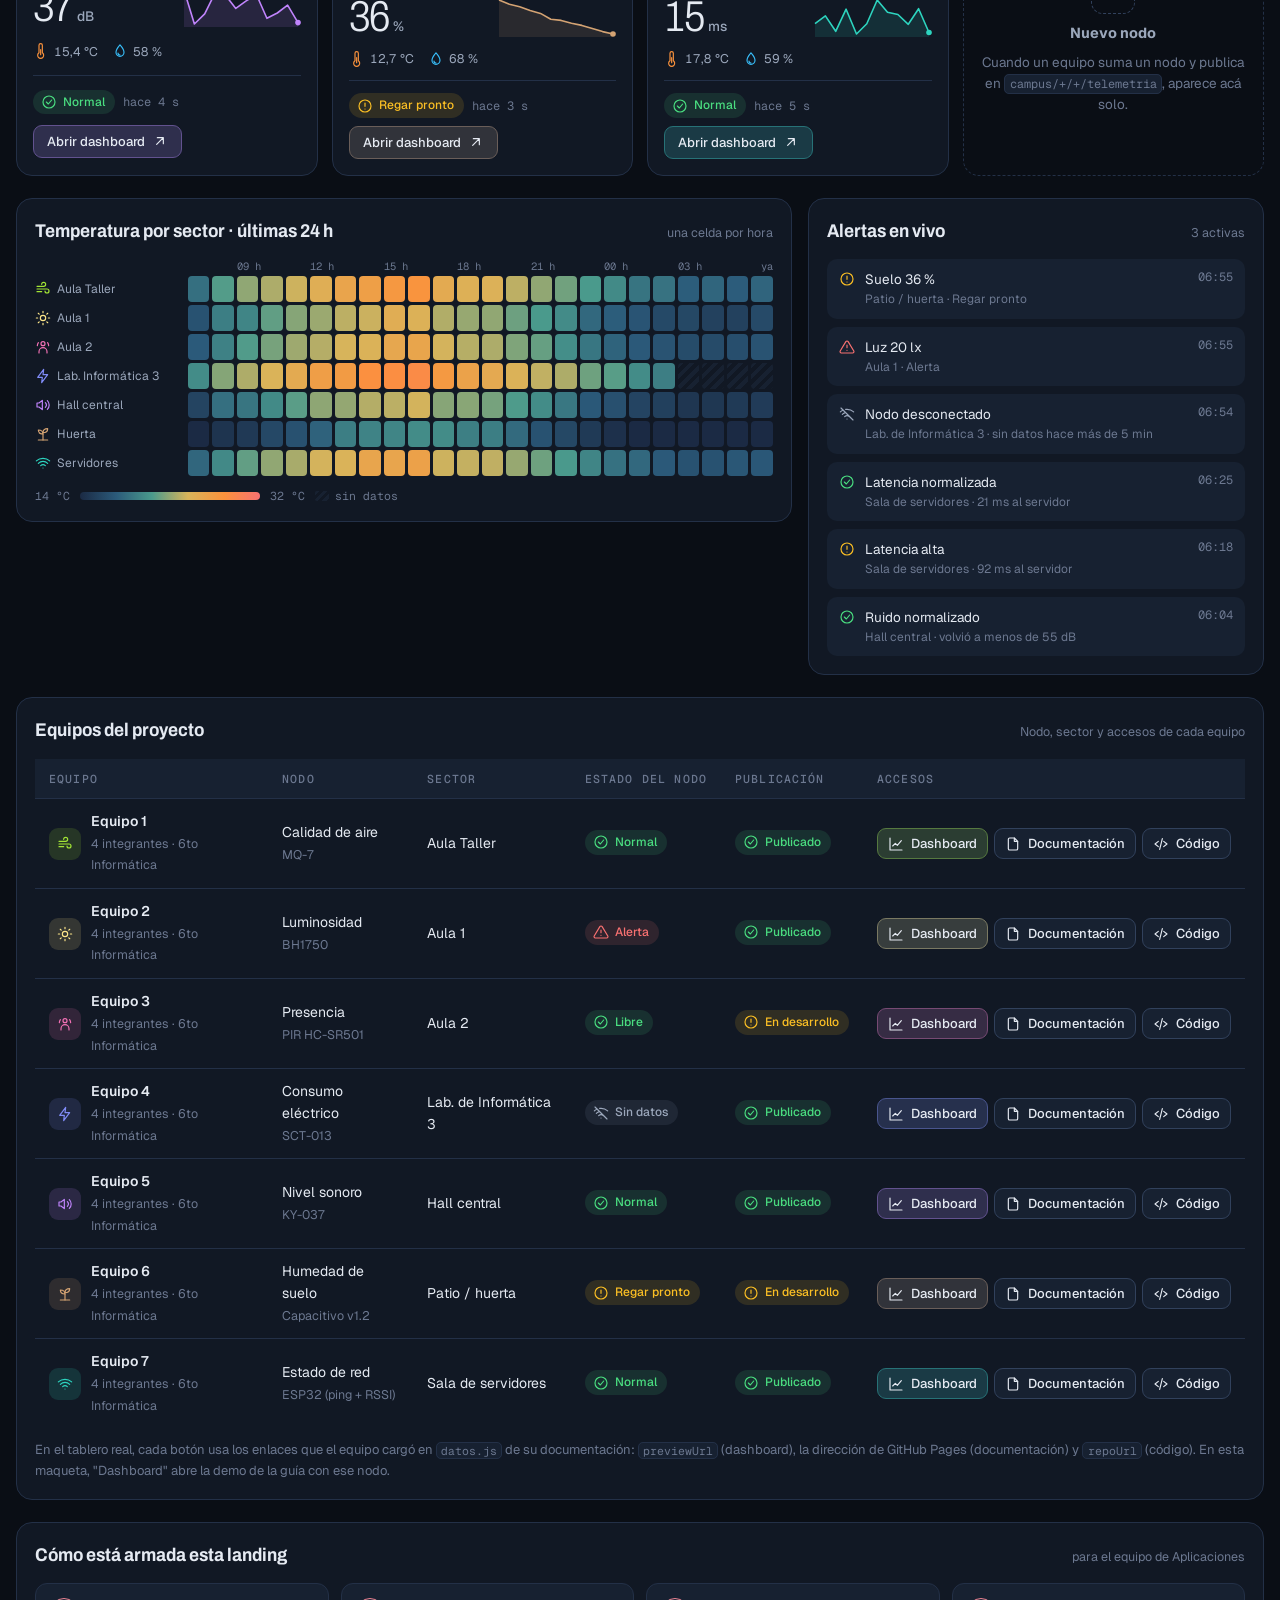
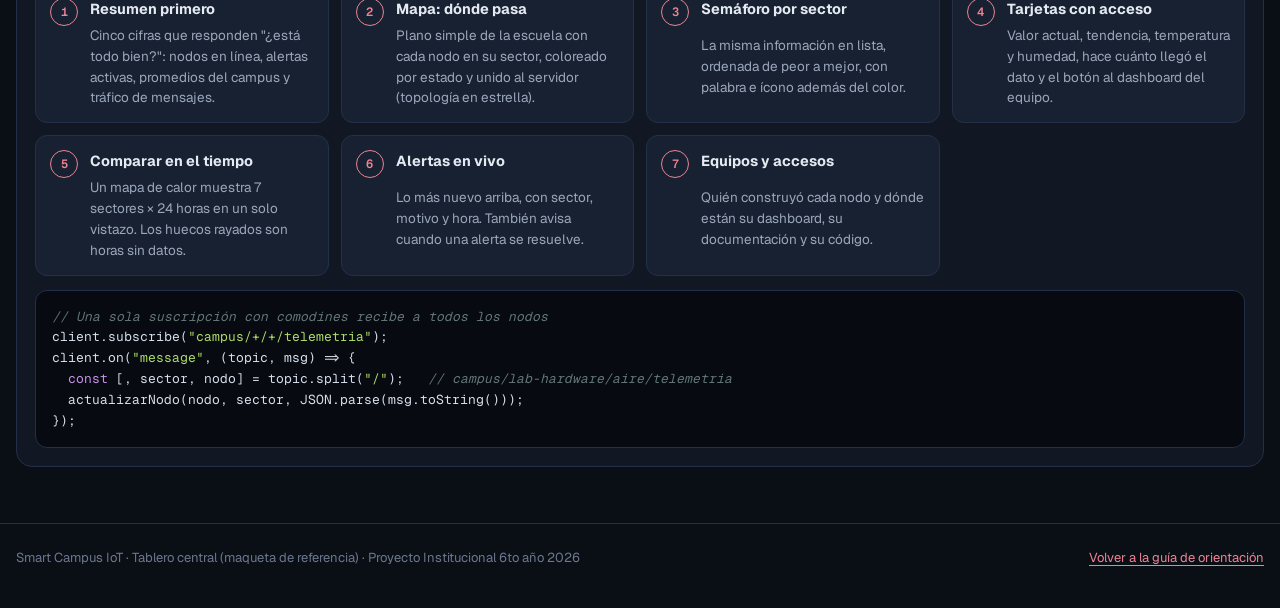
==== commit 22ab76b0: "Mapa en dos plantas: planta baja con Multi, Aula Taller, Hall y aulas centradas; primer piso con lab" ====
--- a/tablero-general.html
+++ b/tablero-general.html
@@ -107,8 +107,12 @@
 /* Mapa + semáforo */
 .row-2 { display: grid; grid-template-columns: minmax(0, 1.7fr) minmax(0, 1fr); gap: 16px; align-items: start; }
 @media (max-width: 1000px) { .row-2 { grid-template-columns: 1fr; } }
-.map-wrap { overflow-x: auto; }
+.map-wrap { display: grid; gap: 14px; }
 .map-wrap svg { width: 100%; min-width: 600px; height: auto; display: block; }
+.floor { min-width: 0; overflow-x: auto; }
+.floor-h { display: flex; align-items: center; gap: 8px; font: 500 11.5px var(--font-mono); letter-spacing: .14em; text-transform: uppercase; color: var(--text-3); margin-bottom: 6px; }
+.floor-h b { color: var(--text-2); font-weight: 500; }
+.floor-h::after { content: ""; flex: 1; height: 1px; background: var(--border); }
 .map-legend { display: flex; flex-wrap: wrap; gap: 6px 16px; font-size: 12px; color: var(--text-2); margin-top: 10px; }
 .map-legend i { display: inline-block; width: 10px; height: 10px; border-radius: 50%; margin-right: 6px; vertical-align: -1px; }
 .node-g { cursor: pointer; }
@@ -247,7 +251,7 @@
   <section class="row-2" id="mapa">
     <div class="panel" data-n>
       <span class="anat">2</span>
-      <div class="panel-h"><h2>Mapa del campus</h2><span>Topología en estrella · tocá un nodo para ver su tarjeta</span></div>
+      <div class="panel-h"><h2>Mapa del campus</h2><span>Dos plantas · topología en estrella · tocá un nodo para ver su tarjeta</span></div>
       <div class="map-wrap" id="map"></div>
       <div class="map-legend"><span><i style="background:var(--ok)"></i>Normal</span><span><i style="background:var(--warn)"></i>Atención</span><span><i style="background:var(--bad)"></i>Alerta</span><span><i style="background:var(--off)"></i>Sin datos</span></div>
     </div>
@@ -353,19 +357,19 @@
   const enClase = h => h >= 8 && h < 17;
   const bump = (h, c, w) => Math.exp(-((h - c) ** 2) / (2 * w * w));
   const NODOS = {
-    aire:      { equipo: 1, nombre: "Calidad de aire", sector: "Laboratorio de Hardware", corto: "Lab. Hardware", slug: "lab-hardware", sensor: "MQ-7", variable: "CO", unidad: "ppm", icon: "aire", color: "var(--c-aire)", hex: "#a3e635", min: 0, max: 50, dec: 0, tipo: "max", u: { a: 9, b: 35 }, x: 256, y: 92, tOff: 2.2,
+    aire:      { equipo: 1, nombre: "Calidad de aire", sector: "Aula Taller", corto: "Aula Taller", slug: "aula-taller", piso: 0, sensor: "MQ-7", variable: "CO", unidad: "ppm", icon: "aire", color: "var(--c-aire)", hex: "#a3e635", min: 0, max: 50, dec: 0, tipo: "max", u: { a: 9, b: 35 }, x: 559, y: 92, tOff: 2.2,
       serie: (h, r) => 3 + (enClase(h) ? 5 : 0) + 30 * bump(h, 10.5, .9) + 9 * bump(h, 14.5, 1) + r() * 2 },
-    luz:       { equipo: 2, nombre: "Luminosidad", sector: "Aula 1", corto: "Aula 1", slug: "aula-1", sensor: "BH1750", variable: "Luz", unidad: "lx", icon: "luz", color: "var(--c-luz)", hex: "#fde68a", min: 0, max: 1000, dec: 0, tipo: "rango", u: { n: [300, 750], a: [150, 900] }, x: 150, y: 362, tOff: 0,
+    luz:       { equipo: 2, nombre: "Luminosidad", sector: "Aula 1", corto: "Aula 1", slug: "aula-1", sensor: "BH1750", variable: "Luz", unidad: "lx", icon: "luz", color: "var(--c-luz)", hex: "#fde68a", min: 0, max: 1000, dec: 0, tipo: "rango", u: { n: [300, 750], a: [150, 900] }, x: 270, y: 362, piso: 0, tOff: 0,
       serie: (h, r) => Math.max(0, 140 * Math.sin((h - 6) * Math.PI / 13)) + (enClase(h) ? 330 : 0) + r() * 25 },
-    presencia: { equipo: 3, nombre: "Presencia", sector: "Aula 2", corto: "Aula 2", slug: "aula-2", sensor: "PIR HC-SR501", variable: "Detecciones", unidad: "det/h", icon: "presencia", color: "var(--c-presencia)", hex: "#f472b6", min: 0, max: 60, dec: 0, tipo: "presencia", x: 400, y: 362, tOff: .6,
+    presencia: { equipo: 3, nombre: "Presencia", sector: "Aula 2", corto: "Aula 2", slug: "aula-2", sensor: "PIR HC-SR501", variable: "Detecciones", unidad: "det/h", icon: "presencia", color: "var(--c-presencia)", hex: "#f472b6", min: 0, max: 60, dec: 0, tipo: "presencia", x: 520, y: 362, piso: 0, tOff: .6,
       serie: (h, r) => enClase(h) ? 22 + r() * 22 : (h === 21 ? 4 : 0) },
-    consumo:   { equipo: 4, nombre: "Consumo eléctrico", sector: "Sala de Informática", corto: "Sala Informática", slug: "sala-info", sensor: "SCT-013", variable: "Potencia", unidad: "W", icon: "consumo", color: "var(--c-consumo)", hex: "#818cf8", min: 0, max: 3000, dec: 0, tipo: "max", u: { a: 1500, b: 2500 }, x: 690, y: 92, tOff: 3.4, offline: true,
+    consumo:   { equipo: 4, nombre: "Consumo eléctrico", sector: "Lab. de Informática 3", corto: "Lab. Informática 3", slug: "lab-info-3", piso: 1, sensor: "SCT-013", variable: "Potencia", unidad: "W", icon: "consumo", color: "var(--c-consumo)", hex: "#818cf8", min: 0, max: 3000, dec: 0, tipo: "max", u: { a: 1500, b: 2500 }, x: 620, y: 92, tOff: 3.4, offline: true,
       serie: (h, r) => 160 + (enClase(h) ? 1100 + r() * 300 : r() * 40) + 1250 * bump(h, 14, .5) },
-    ruido:     { equipo: 5, nombre: "Nivel sonoro", sector: "Hall central", corto: "Hall central", slug: "hall-central", sensor: "KY-037", variable: "Ruido", unidad: "dB", icon: "ruido", color: "var(--c-ruido)", hex: "#c084fc", min: 30, max: 90, dec: 0, tipo: "max", u: { a: 55, b: 70 }, x: 395, y: 212, tOff: -.8,
+    ruido:     { equipo: 5, nombre: "Nivel sonoro", sector: "Hall central", corto: "Hall central", slug: "hall-central", sensor: "KY-037", variable: "Ruido", unidad: "dB", icon: "ruido", color: "var(--c-ruido)", hex: "#c084fc", min: 30, max: 90, dec: 0, tipo: "max", u: { a: 55, b: 70 }, x: 395, y: 212, piso: 0, tOff: -.8,
       serie: (h, r) => 36 + (enClase(h) ? 14 : 0) + 22 * bump(h, 10, .35) + 20 * bump(h, 12.5, .4) + 18 * bump(h, 15, .35) + r() * 4 },
-    suelo:     { equipo: 6, nombre: "Humedad de suelo", sector: "Patio / huerta", corto: "Huerta", slug: "huerta", sensor: "Capacitivo v1.2", variable: "Suelo", unidad: "%", icon: "suelo", color: "var(--c-suelo)", hex: "#d4a373", min: 0, max: 100, dec: 0, tipo: "rango", u: { n: [40, 70], a: [25, 85] }, x: 865, y: 222, tOff: -3.5, exterior: true,
+    suelo:     { equipo: 6, nombre: "Humedad de suelo", sector: "Patio / huerta", corto: "Huerta", slug: "huerta", sensor: "Capacitivo v1.2", variable: "Suelo", unidad: "%", icon: "suelo", color: "var(--c-suelo)", hex: "#d4a373", min: 0, max: 100, dec: 0, tipo: "rango", u: { n: [40, 70], a: [25, 85] }, x: 865, y: 222, piso: 0, tOff: -3.5, exterior: true,
       serie: (h, r) => (h < 9 ? 46 - h * 1.6 : 78 - (h - 9) * 2.1) + (r() - .5) * 1.5 },
-    red:       { equipo: 7, nombre: "Estado de red", sector: "Sala de servidores", corto: "Servidores", slug: "servidores", sensor: "ESP32 (ping + RSSI)", variable: "Latencia", unidad: "ms", icon: "red", color: "var(--c-red)", hex: "#2dd4bf", min: 0, max: 250, dec: 0, tipo: "max", u: { a: 50, b: 150 }, x: 72, y: 92, tOff: 1.2,
+    red:       { equipo: 7, nombre: "Estado de red", sector: "Sala de servidores", corto: "Servidores", slug: "servidores", sensor: "ESP32 (ping + RSSI)", variable: "Latencia", unidad: "ms", icon: "red", color: "var(--c-red)", hex: "#2dd4bf", min: 0, max: 250, dec: 0, tipo: "max", u: { a: 50, b: 150 }, x: 72, y: 92, piso: 1, tOff: 1.2,
       serie: (h, r) => 14 + r() * 10 + (enClase(h) ? 12 : 0) + 95 * bump(h, 11, .4) + 170 * bump(h, 15, .3) }
   };
   const ORDEN = ["aire", "luz", "presencia", "consumo", "ruido", "suelo", "red"];
@@ -380,7 +384,7 @@
   function textoEstado(n, lvl, v) {
     if (n.tipo === "presencia") return lvl === 2 ? "Fuera de horario" : (v > 0 ? "Ocupada" : "Libre");
     if (n.slug === "huerta" && v < n.u.n[0]) return lvl === 2 ? "Regar ya" : "Regar pronto";
-    if (n.slug === "lab-hardware" && lvl > 0) return "Ventilar";
+    if (n.icon === "aire" && lvl > 0) return "Ventilar";
     return NIVEL[lvl].t;
   }
 
@@ -429,34 +433,53 @@
   }
 
   function renderMap() {
-    const room = (x, y, w, h, label, opts = {}) => `<rect x="${x}" y="${y}" width="${w}" height="${h}" rx="10" fill="${opts.fill || "var(--surface-2)"}" stroke="var(--border-strong)" ${opts.dash ? 'stroke-dasharray="6 5"' : ""}/><text x="${x + 12}" y="${y + 22}" font-size="12" fill="var(--text-3)" font-family="Geist Mono, monospace">${label}</text>${opts.note ? `<text x="${x + w / 2}" y="${y + h / 2 + 8}" text-anchor="middle" font-size="11" fill="var(--text-3)" opacity=".7" font-family="Geist Mono, monospace">${opts.note}</text>` : ""}`;
-    let s = `<svg viewBox="0 0 960 460" role="img" aria-label="Plano del campus con el estado de cada nodo">`;
-    // Edificio
-    s += `<rect x="20" y="20" width="750" height="435" rx="16" fill="none" stroke="var(--border)" stroke-width="2"/>`;
-    // Lado superior: sala de servidores (esquina, punteada), Lab. Hardware, Multi (centro), Aula Taller, Sala Informática
-    s += `<rect x="30" y="30" width="160" height="135" rx="10" fill="var(--accent-soft)" stroke="var(--accent)" stroke-dasharray="6 5"/><text x="42" y="52" font-size="12" fill="var(--accent)" font-family="Geist Mono, monospace">SALA DE SERVIDORES</text>`;
-    s += room(200, 30, 112, 135, "LAB. HARDWARE") + room(322, 30, 146, 135, "MULTI", { fill: "var(--surface)", note: "sin nodo" }) + room(478, 30, 132, 135, "AULA TALLER", { fill: "var(--surface)", note: "sin nodo" }) + room(620, 30, 140, 135, "SALA INFORMÁTICA");
-    // Centro: hall que termina en la salida al patio
-    s += room(30, 178, 730, 84, "HALL CENTRAL", { fill: "var(--surface)" });
-    s += `<line x1="760" y1="220" x2="790" y2="220" stroke="var(--border-strong)" stroke-width="2" stroke-dasharray="3 4"/><text x="775" y="212" text-anchor="middle" font-size="9.5" fill="var(--text-3)" font-family="Geist Mono, monospace">salida</text>`;
-    // Lado inferior: Aula 1, Aula 2, Dirección
-    s += room(30, 275, 240, 170, "AULA 1") + room(280, 275, 240, 170, "AULA 2") + room(530, 275, 230, 170, "DIRECCIÓN", { fill: "var(--surface)", note: "sin nodo" });
-    // Exterior: patio al final del hall, fuera del edificio
-    s += `<rect x="790" y="140" width="150" height="165" rx="12" fill="rgba(212,163,115,.06)" stroke="var(--c-suelo)" stroke-opacity=".55" stroke-dasharray="6 5"/><text x="802" y="162" font-size="12" fill="var(--text-3)" font-family="Geist Mono, monospace">PATIO / HUERTA</text><text x="802" y="178" font-size="10.5" fill="var(--text-3)" opacity=".75" font-family="Geist Mono, monospace">exterior</text>`;
-    const SRV = { x: 152, y: 100 };
-    ORDEN.forEach(k => { const n = NODOS[k]; s += `<line x1="${n.x}" y1="${n.y}" x2="${SRV.x}" y2="${SRV.y}" stroke="${n.offline ? "var(--off)" : "var(--border-strong)"}" stroke-dasharray="${n.offline ? "2 6" : "4 4"}" stroke-width="1.3"/>`; });
-    s += `<g><rect x="${SRV.x - 26}" y="${SRV.y - 20}" width="52" height="40" rx="8" fill="var(--surface-3)" stroke="var(--accent)"/><text x="${SRV.x}" y="${SRV.y + 4}" text-anchor="middle" font-size="10.5" fill="var(--text)" font-family="Geist Mono, monospace">MQTT</text><text x="${SRV.x}" y="${SRV.y + 36}" text-anchor="middle" font-size="10.5" fill="var(--text-3)" font-family="Geist Mono, monospace">servidor</text></g>`;
-    ORDEN.forEach(k => {
+    const T = (x, y, txt, o = {}) => `<text x="${x}" y="${y}" ${o.mid ? 'text-anchor="middle"' : ""} font-size="${o.size || 12}" fill="${o.fill || "var(--text-3)"}" ${o.op ? `opacity="${o.op}"` : ""} font-family="Geist Mono, monospace">${txt}</text>`;
+    const room = (x, y, w, h, label, opts = {}) => `<rect x="${x}" y="${y}" width="${w}" height="${h}" rx="10" fill="${opts.fill || "var(--surface-2)"}" stroke="var(--border-strong)" ${opts.dash ? 'stroke-dasharray="6 5"' : ""}/>` + T(x + 12, y + 22, label) + (opts.note ? T(x + w / 2, y + h / 2 + 8, opts.note, { mid: true, size: 11, op: .7 }) : "");
+    const server = (x, y, w, h) => `<rect x="${x}" y="${y}" width="${w}" height="${h}" rx="10" fill="var(--accent-soft)" stroke="var(--accent)" stroke-dasharray="6 5"/>` + T(x + 12, y + 22, "SALA DE SERVIDORES", { fill: "var(--accent)" });
+    const riser = (x, y, txt) => `<g><rect x="${x - 14}" y="${y - 14}" width="28" height="28" rx="7" fill="var(--surface-3)" stroke="var(--border-strong)"/><path d="M${x} ${y + 7}V${y - 7}M${x - 5} ${y - 2}l5-5 5 5" fill="none" stroke="var(--text-2)" stroke-width="1.6" stroke-linecap="round" stroke-linejoin="round"/>${T(x + 22, y + 4, txt, { size: 10.5 })}</g>`;
+    const link = (n, to) => `<line x1="${n.x}" y1="${n.y}" x2="${to.x}" y2="${to.y}" stroke="${n.offline ? "var(--off)" : "var(--border-strong)"}" stroke-dasharray="${n.offline ? "2 6" : "4 4"}" stroke-width="1.3"/>`;
+    const nodo = k => {
       const n = NODOS[k], lvl = nivelDe(k), col = stateColor(lvl);
       const lab = n.offline ? "sin datos" : `${valTxt(k)} ${n.unidad}`;
-      s += `<g class="node-g" data-k="${k}" tabindex="0" role="button" aria-label="${esc(n.nombre)}, ${esc(n.sector)}: ${esc(lab)}">`;
-      if (!n.offline && !reduceMotion) s += `<circle class="halo" cx="${n.x}" cy="${n.y}" r="18" fill="none" stroke="${col}" stroke-width="2"/>`;
-      s += `<circle class="ring" cx="${n.x}" cy="${n.y}" r="19" fill="var(--bg)" stroke="${col}" stroke-width="2.4"/>`;
-      s += `<g transform="translate(${n.x - 10} ${n.y - 10}) scale(.8333)" fill="none" stroke="${n.offline ? "var(--off)" : n.hex}" stroke-width="2" stroke-linecap="round" stroke-linejoin="round">${ICONS[n.icon]}</g>`;
-      s += `<rect x="${n.x - 46}" y="${n.y + 25}" width="92" height="22" rx="11" fill="var(--bg)" stroke="var(--border)"/><text x="${n.x}" y="${n.y + 40}" text-anchor="middle" font-size="11.5" fill="${n.offline ? "var(--text-3)" : "var(--text)"}" font-family="Geist Mono, monospace">${esc(lab)}</text>`;
-      s += `</g>`;
-    });
-    $("#map").innerHTML = s + "</svg>";
+      let g = `<g class="node-g" data-k="${k}" tabindex="0" role="button" aria-label="${esc(n.nombre)}, ${esc(n.sector)}: ${esc(lab)}">`;
+      if (!n.offline && !reduceMotion) g += `<circle class="halo" cx="${n.x}" cy="${n.y}" r="18" fill="none" stroke="${col}" stroke-width="2"/>`;
+      g += `<circle class="ring" cx="${n.x}" cy="${n.y}" r="19" fill="var(--bg)" stroke="${col}" stroke-width="2.4"/>`;
+      g += `<g transform="translate(${n.x - 10} ${n.y - 10}) scale(.8333)" fill="none" stroke="${n.offline ? "var(--off)" : n.hex}" stroke-width="2" stroke-linecap="round" stroke-linejoin="round">${ICONS[n.icon]}</g>`;
+      g += `<rect x="${n.x - 46}" y="${n.y + 25}" width="92" height="22" rx="11" fill="var(--bg)" stroke="var(--border)"/>` + T(n.x, n.y + 40, esc(lab), { mid: true, size: 11.5, fill: n.offline ? "var(--text-3)" : "var(--text)" });
+      return g + `</g>`;
+    };
+    const del = p => ORDEN.filter(k => NODOS[k].piso === p);
+    const piso = (titulo, svg) => `<div class="floor"><p class="floor-h"><b>${titulo}</b></p>${svg}</div>`;
+
+    // ---------- Planta baja ----------
+    const RB = { x: 60, y: 62 };
+    let pb = `<svg viewBox="0 0 960 460" role="img" aria-label="Planta baja con el estado de cada nodo">`;
+    pb += `<rect x="20" y="20" width="750" height="435" rx="16" fill="none" stroke="var(--border)" stroke-width="2"/>`;
+    pb += room(322, 30, 146, 135, "MULTI", { fill: "var(--surface)", note: "sin nodo" }) + room(478, 30, 162, 135, "AULA TALLER");
+    pb += room(30, 178, 730, 84, "HALL CENTRAL", { fill: "var(--surface)" });
+    pb += `<line x1="760" y1="220" x2="790" y2="220" stroke="var(--border-strong)" stroke-width="2" stroke-dasharray="3 4"/>` + T(775, 212, "salida", { mid: true, size: 9.5 });
+    pb += room(150, 275, 240, 170, "AULA 1") + room(400, 275, 240, 170, "AULA 2");
+    pb += `<rect x="790" y="140" width="150" height="165" rx="12" fill="rgba(212,163,115,.06)" stroke="var(--c-suelo)" stroke-opacity=".55" stroke-dasharray="6 5"/>` + T(802, 162, "PATIO / HUERTA") + T(802, 178, "exterior", { size: 10.5, op: .75 });
+    del(0).forEach(k => { pb += link(NODOS[k], RB); });
+    pb += riser(RB.x, RB.y, "al servidor · 1er piso");
+    del(0).forEach(k => { pb += nodo(k); });
+    pb += "</svg>";
+
+    // ---------- Primer piso ----------
+    const SRV = { x: 152, y: 100 }, R1 = { x: 60, y: 200 };
+    let p1 = `<svg viewBox="0 0 960 250" role="img" aria-label="Primer piso con el estado de cada nodo">`;
+    p1 += `<rect x="20" y="20" width="750" height="220" rx="16" fill="none" stroke="var(--border)" stroke-width="2"/>`;
+    p1 += server(30, 30, 160, 135);
+    p1 += room(200, 30, 130, 135, "LAB. INFO 1", { note: "sin nodo" }) + room(340, 30, 130, 135, "LAB. INFO 2", { note: "sin nodo" }) + room(480, 30, 280, 135, "LABORATORIO DE INFORMÁTICA 3");
+    p1 += room(30, 178, 730, 52, "", { fill: "var(--surface)" }) + T(395, 209, "PASILLO", { mid: true });
+    del(1).forEach(k => { p1 += link(NODOS[k], SRV); });
+    p1 += `<line x1="${R1.x}" y1="${R1.y}" x2="${SRV.x}" y2="${SRV.y}" stroke="var(--border-strong)" stroke-dasharray="4 4" stroke-width="1.3"/>`;
+    p1 += riser(R1.x, R1.y, "desde planta baja");
+    p1 += `<g><rect x="${SRV.x - 26}" y="${SRV.y - 20}" width="52" height="40" rx="8" fill="var(--surface-3)" stroke="var(--accent)"/>` + T(SRV.x, SRV.y + 4, "MQTT", { mid: true, size: 10.5, fill: "var(--text)" }) + T(SRV.x, SRV.y + 36, "servidor", { mid: true, size: 10.5 }) + `</g>`;
+    del(1).forEach(k => { p1 += nodo(k); });
+    p1 += "</svg>";
+
+    $("#map").innerHTML = piso("Planta baja", pb) + piso("Primer piso", p1);
   }
 
   function renderSectors() {
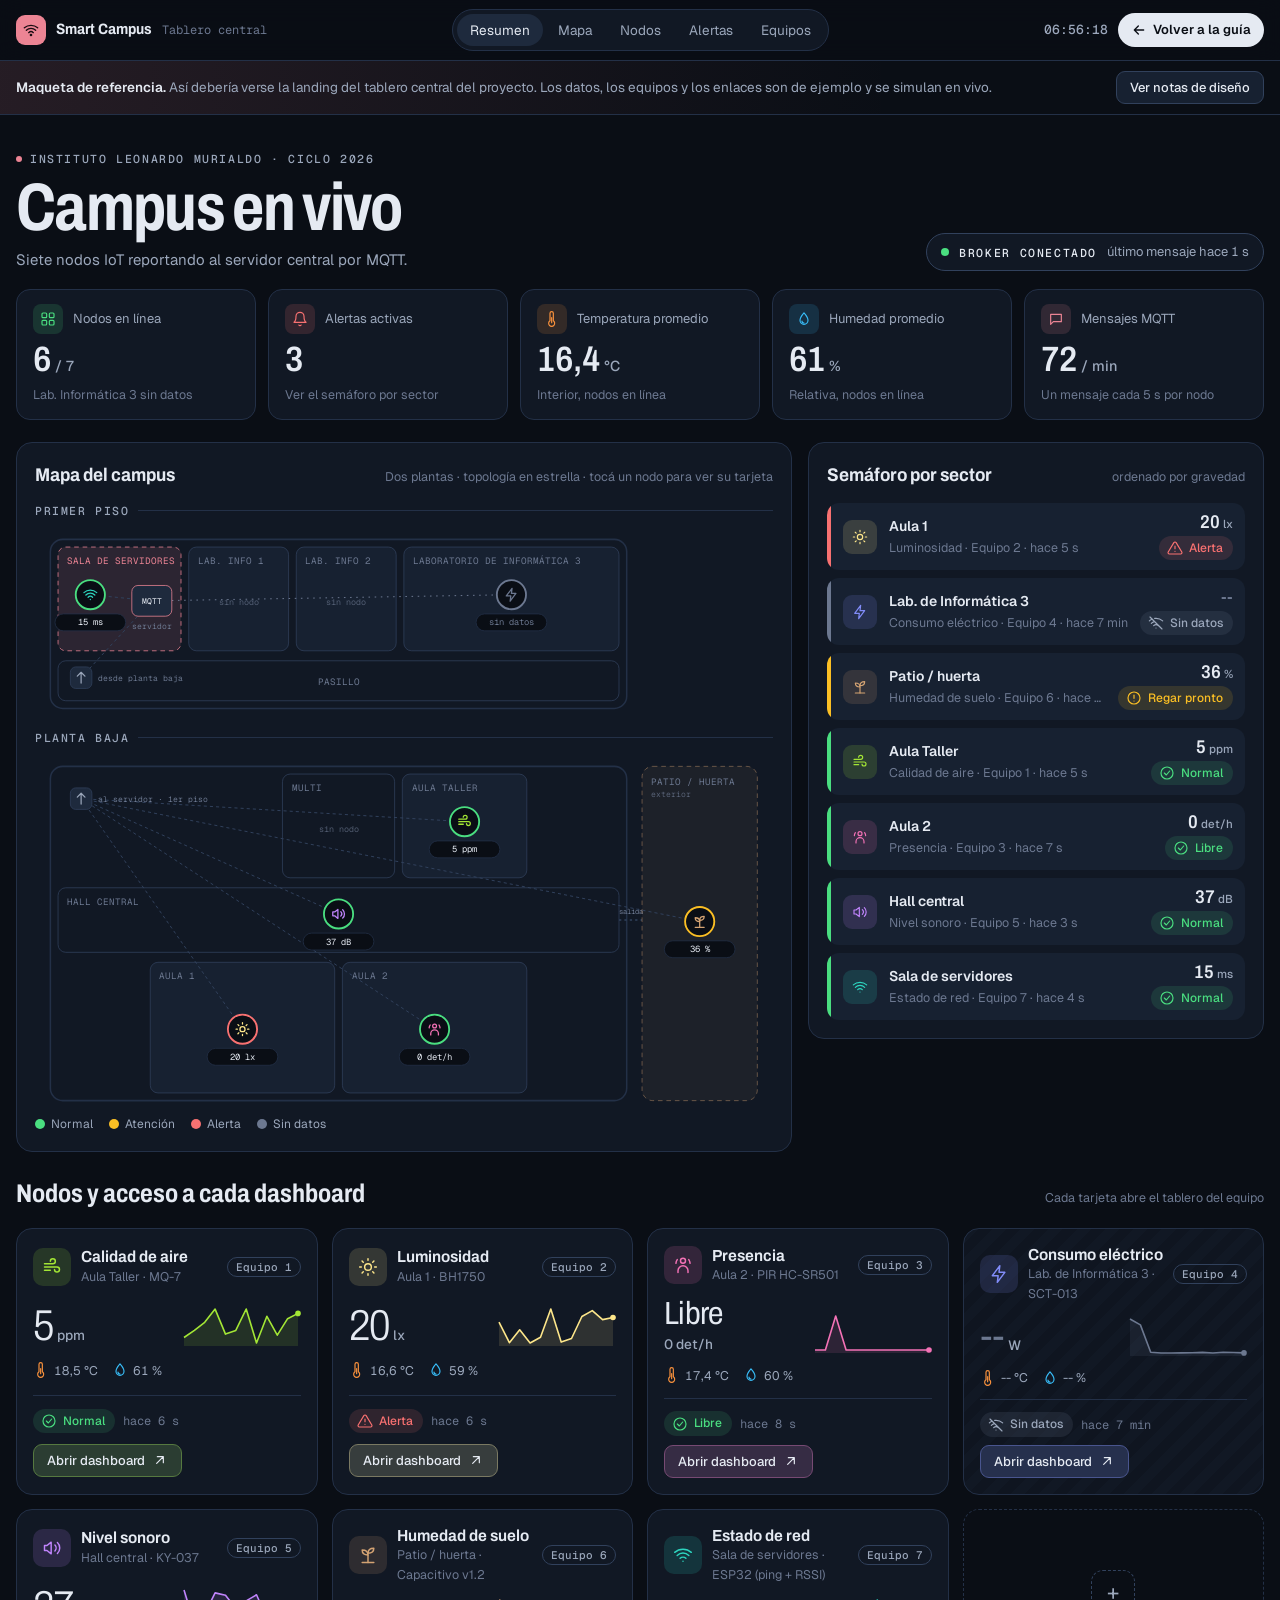
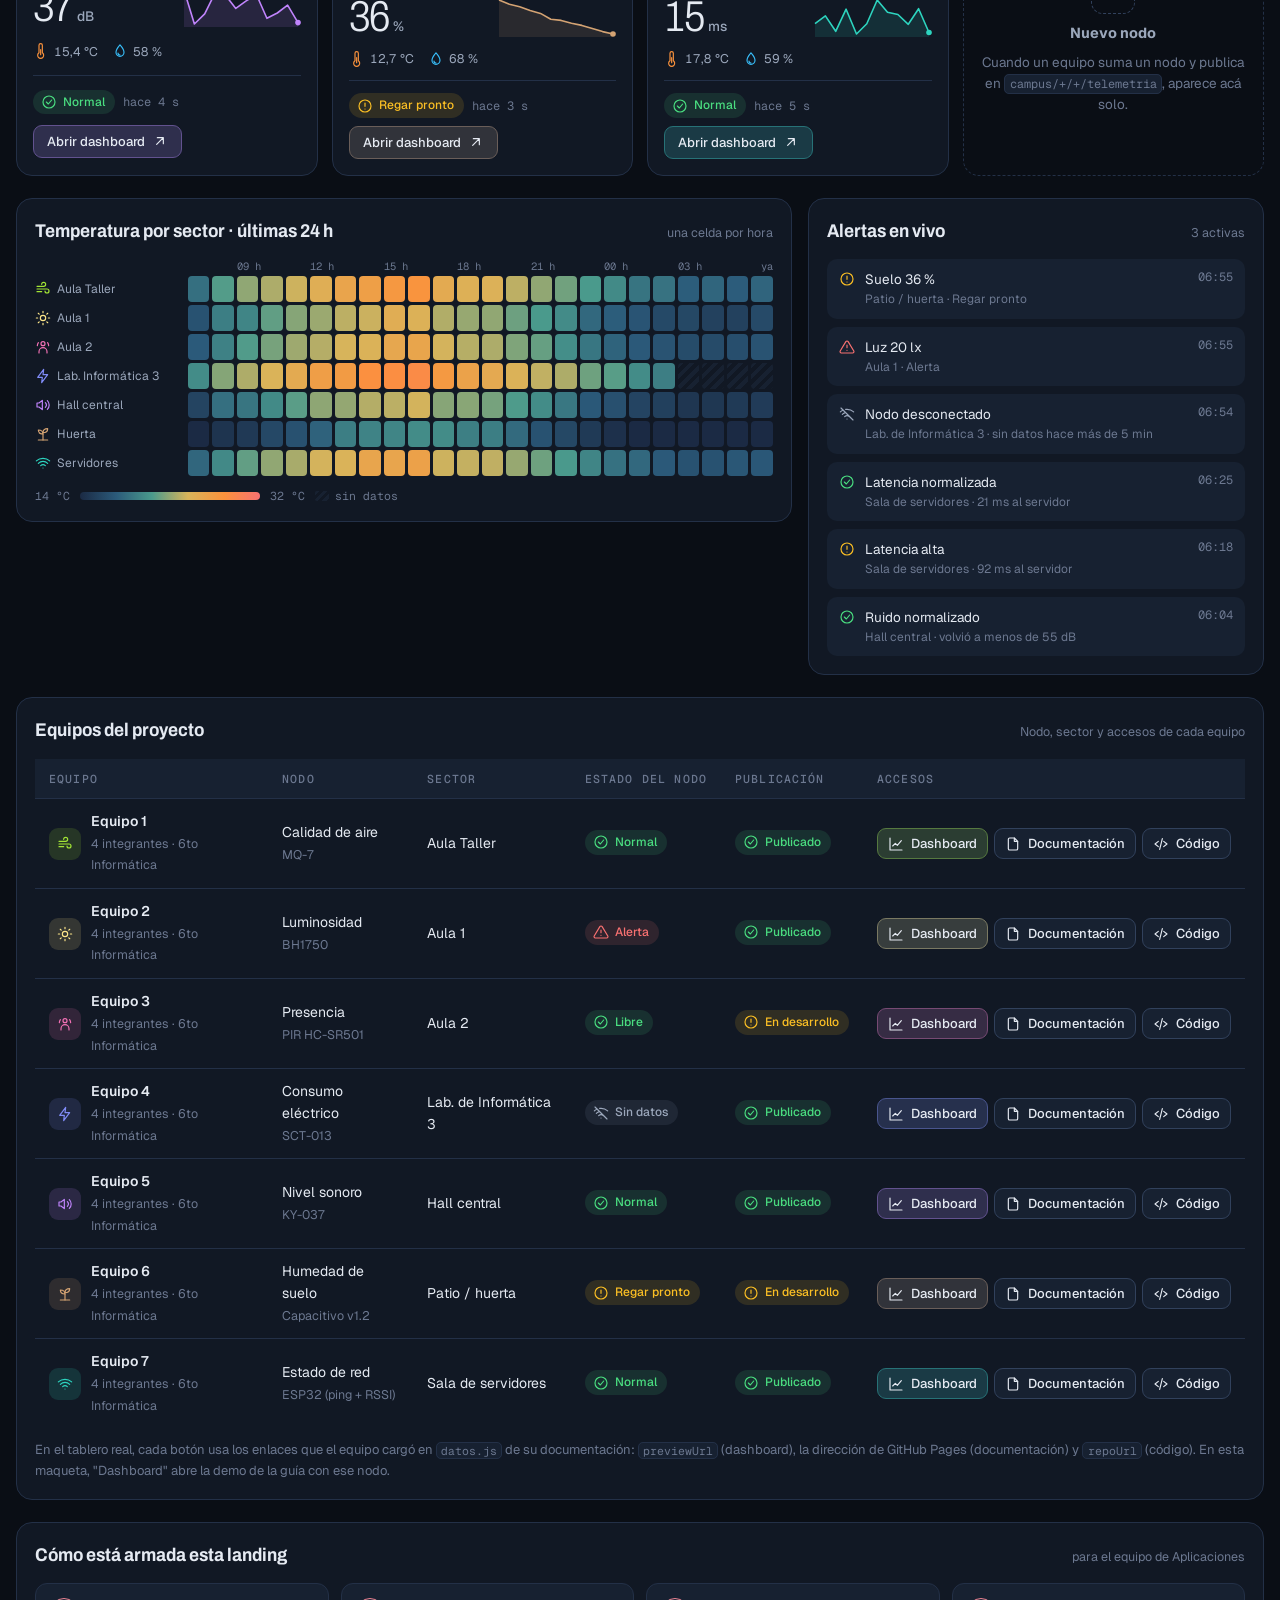
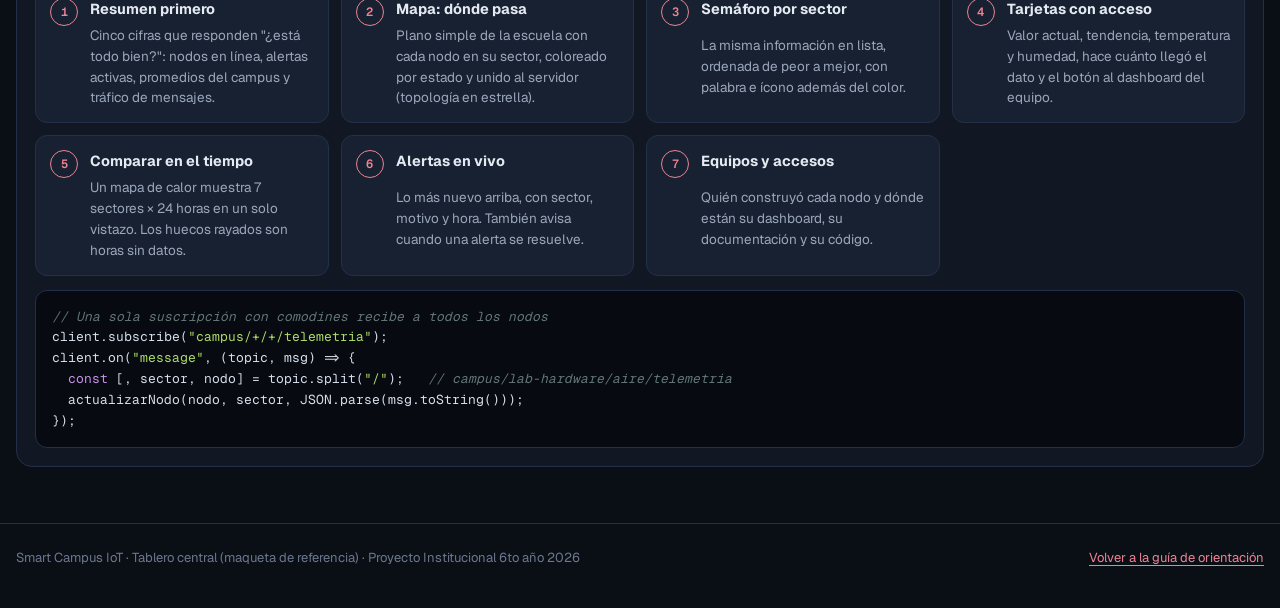
==== commit 4265e290: "Mapa: primer piso arriba y patio a la altura de la planta baja" ====
--- a/tablero-general.html
+++ b/tablero-general.html
@@ -459,7 +459,7 @@
     pb += room(30, 178, 730, 84, "HALL CENTRAL", { fill: "var(--surface)" });
     pb += `<line x1="760" y1="220" x2="790" y2="220" stroke="var(--border-strong)" stroke-width="2" stroke-dasharray="3 4"/>` + T(775, 212, "salida", { mid: true, size: 9.5 });
     pb += room(150, 275, 240, 170, "AULA 1") + room(400, 275, 240, 170, "AULA 2");
-    pb += `<rect x="790" y="140" width="150" height="165" rx="12" fill="rgba(212,163,115,.06)" stroke="var(--c-suelo)" stroke-opacity=".55" stroke-dasharray="6 5"/>` + T(802, 162, "PATIO / HUERTA") + T(802, 178, "exterior", { size: 10.5, op: .75 });
+    pb += `<rect x="790" y="20" width="150" height="435" rx="14" fill="rgba(212,163,115,.06)" stroke="var(--c-suelo)" stroke-opacity=".55" stroke-dasharray="6 5"/>` + T(802, 44, "PATIO / HUERTA") + T(802, 60, "exterior", { size: 10.5, op: .75 });
     del(0).forEach(k => { pb += link(NODOS[k], RB); });
     pb += riser(RB.x, RB.y, "al servidor · 1er piso");
     del(0).forEach(k => { pb += nodo(k); });
@@ -479,7 +479,7 @@
     del(1).forEach(k => { p1 += nodo(k); });
     p1 += "</svg>";
 
-    $("#map").innerHTML = piso("Planta baja", pb) + piso("Primer piso", p1);
+    $("#map").innerHTML = piso("Primer piso", p1) + piso("Planta baja", pb);
   }
 
   function renderSectors() {
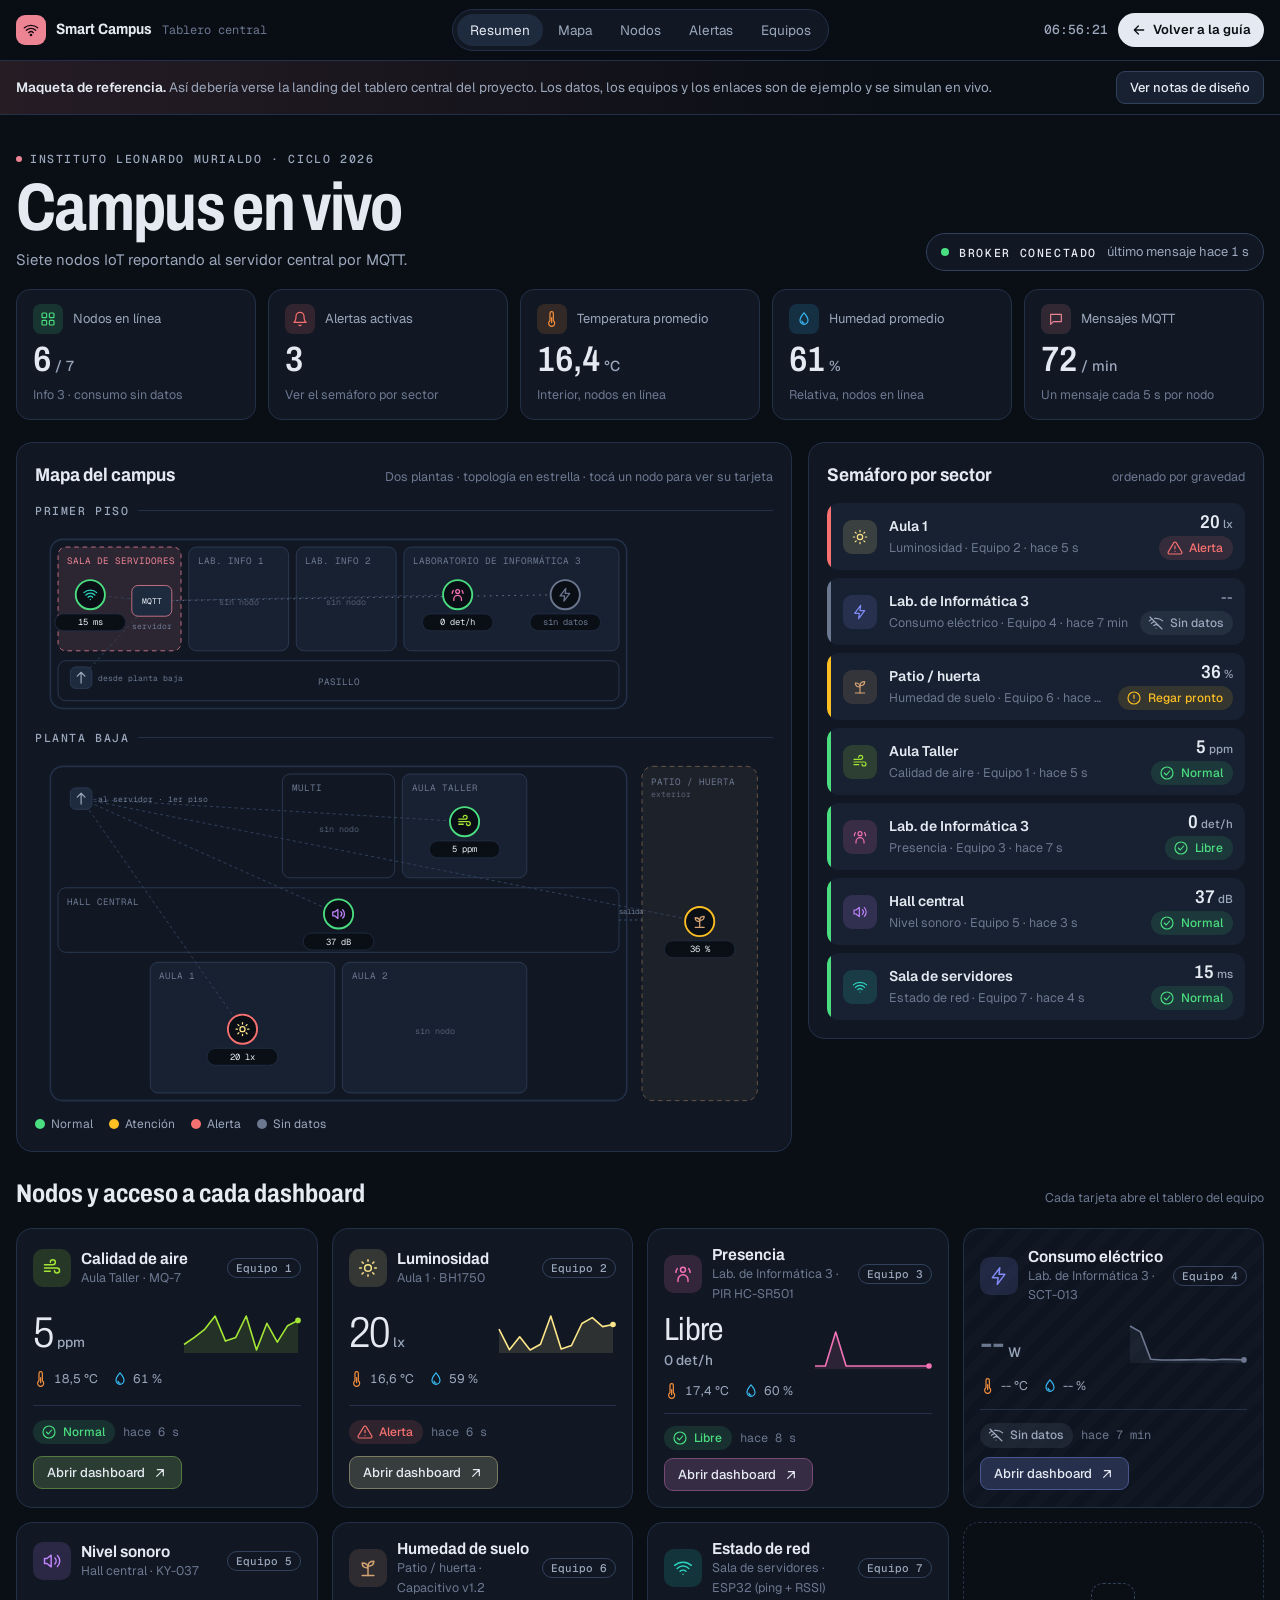
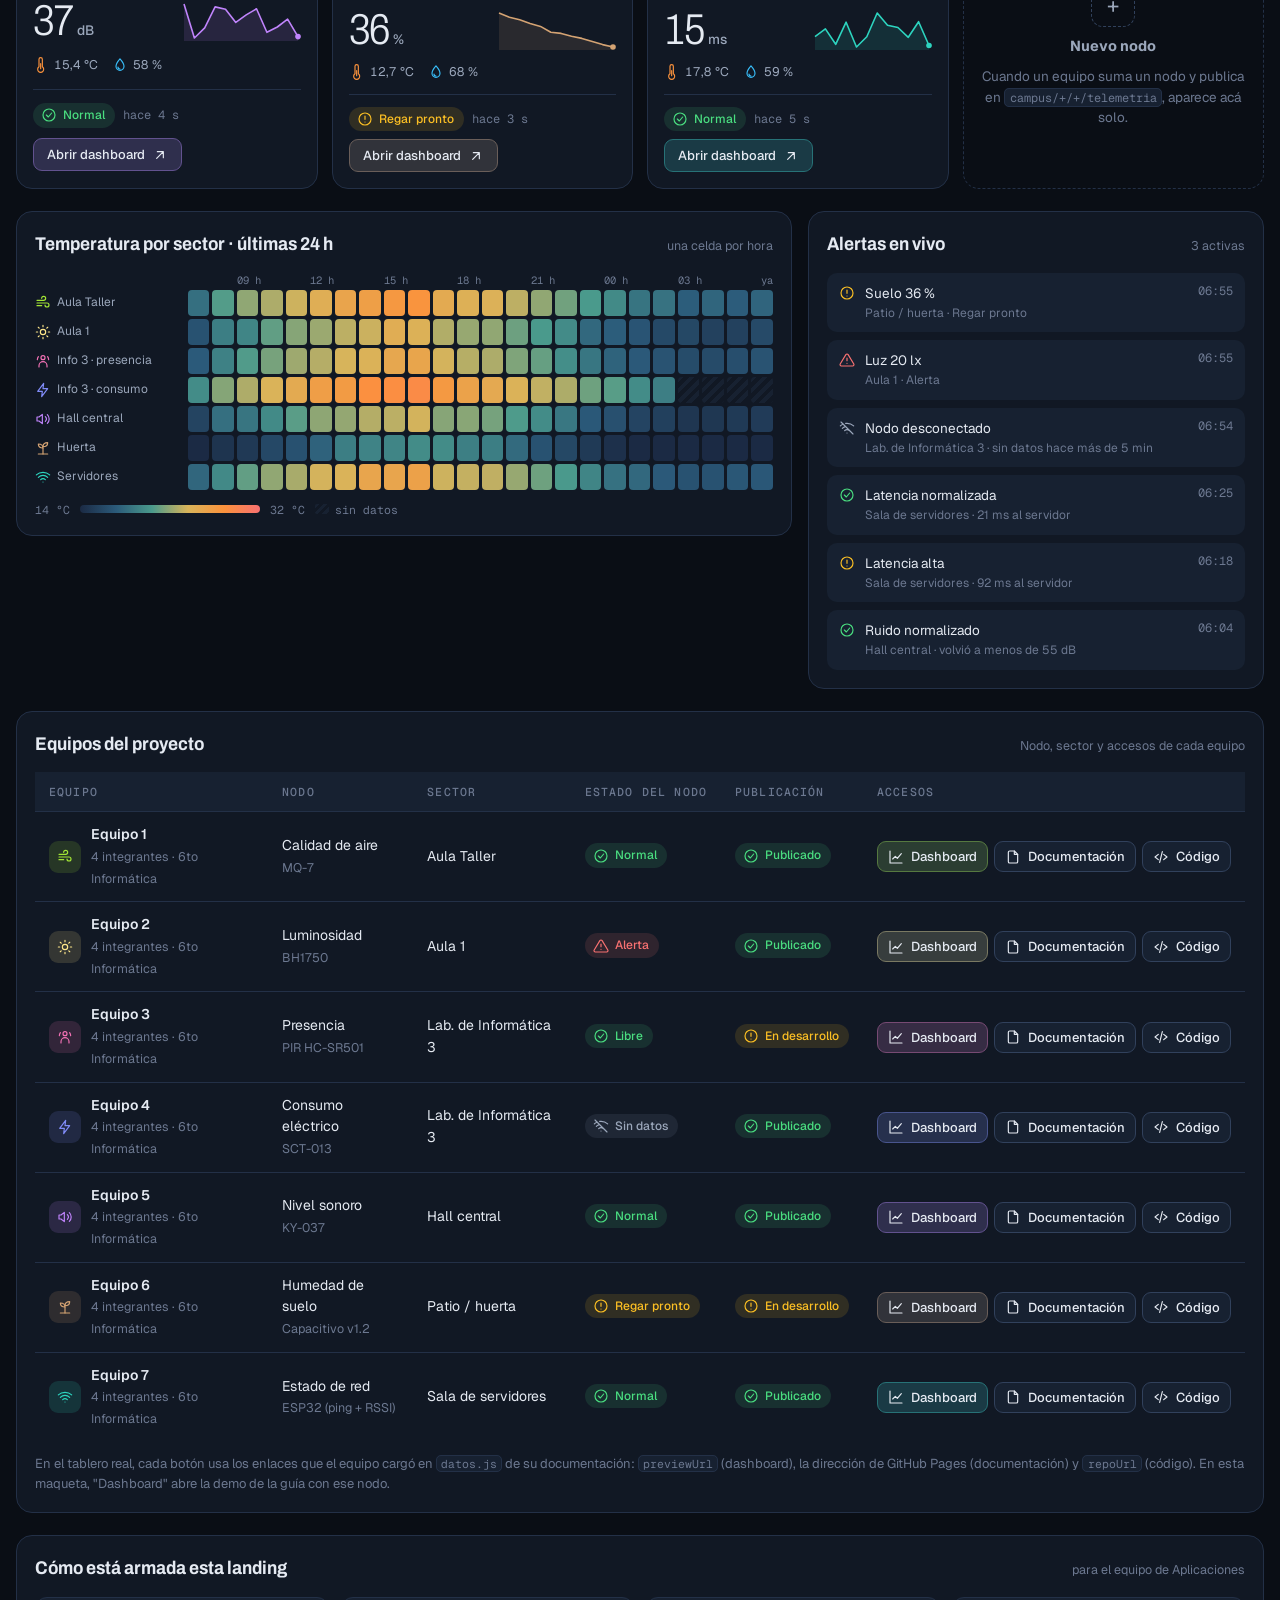
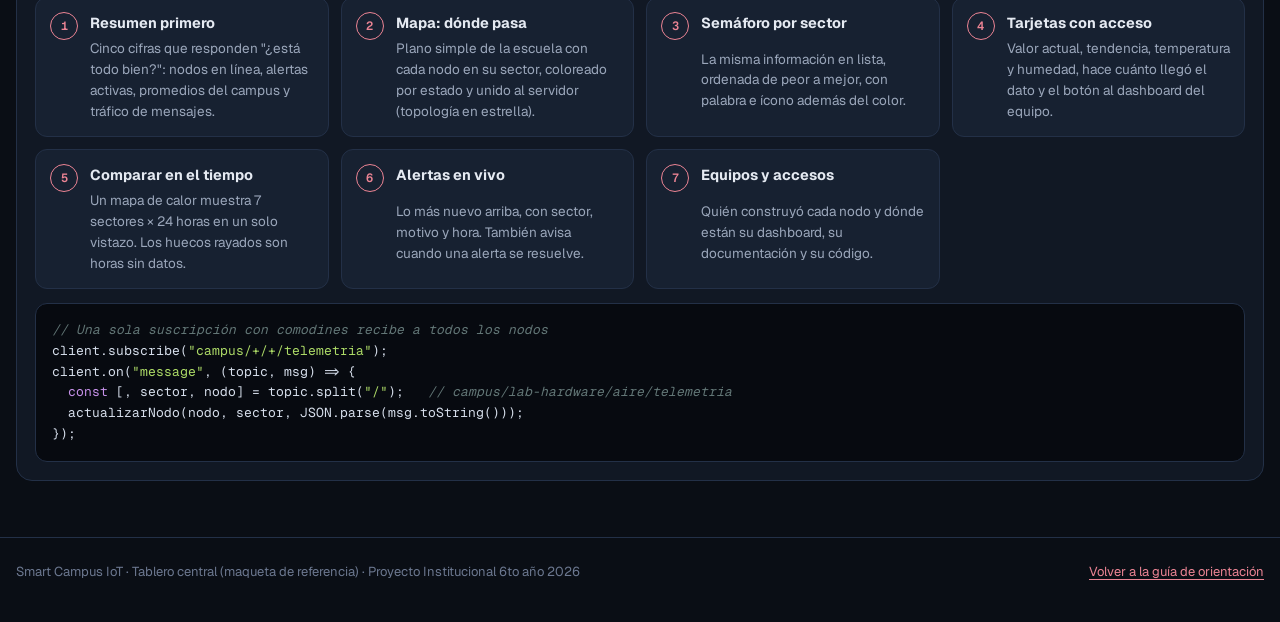
==== commit f11680a4: "Índice lateral en la guía y nodo de presencia en el Lab. de Informática 3" ====
--- a/tablero-general.html
+++ b/tablero-general.html
@@ -361,9 +361,9 @@
       serie: (h, r) => 3 + (enClase(h) ? 5 : 0) + 30 * bump(h, 10.5, .9) + 9 * bump(h, 14.5, 1) + r() * 2 },
     luz:       { equipo: 2, nombre: "Luminosidad", sector: "Aula 1", corto: "Aula 1", slug: "aula-1", sensor: "BH1750", variable: "Luz", unidad: "lx", icon: "luz", color: "var(--c-luz)", hex: "#fde68a", min: 0, max: 1000, dec: 0, tipo: "rango", u: { n: [300, 750], a: [150, 900] }, x: 270, y: 362, piso: 0, tOff: 0,
       serie: (h, r) => Math.max(0, 140 * Math.sin((h - 6) * Math.PI / 13)) + (enClase(h) ? 330 : 0) + r() * 25 },
-    presencia: { equipo: 3, nombre: "Presencia", sector: "Aula 2", corto: "Aula 2", slug: "aula-2", sensor: "PIR HC-SR501", variable: "Detecciones", unidad: "det/h", icon: "presencia", color: "var(--c-presencia)", hex: "#f472b6", min: 0, max: 60, dec: 0, tipo: "presencia", x: 520, y: 362, piso: 0, tOff: .6,
+    presencia: { equipo: 3, nombre: "Presencia", sector: "Lab. de Informática 3", corto: "Info 3 · presencia", slug: "lab-info-3", sensor: "PIR HC-SR501", variable: "Detecciones", unidad: "det/h", icon: "presencia", color: "var(--c-presencia)", hex: "#f472b6", min: 0, max: 60, dec: 0, tipo: "presencia", x: 550, y: 92, piso: 1, tOff: .6,
       serie: (h, r) => enClase(h) ? 22 + r() * 22 : (h === 21 ? 4 : 0) },
-    consumo:   { equipo: 4, nombre: "Consumo eléctrico", sector: "Lab. de Informática 3", corto: "Lab. Informática 3", slug: "lab-info-3", piso: 1, sensor: "SCT-013", variable: "Potencia", unidad: "W", icon: "consumo", color: "var(--c-consumo)", hex: "#818cf8", min: 0, max: 3000, dec: 0, tipo: "max", u: { a: 1500, b: 2500 }, x: 620, y: 92, tOff: 3.4, offline: true,
+    consumo:   { equipo: 4, nombre: "Consumo eléctrico", sector: "Lab. de Informática 3", corto: "Info 3 · consumo", slug: "lab-info-3", piso: 1, sensor: "SCT-013", variable: "Potencia", unidad: "W", icon: "consumo", color: "var(--c-consumo)", hex: "#818cf8", min: 0, max: 3000, dec: 0, tipo: "max", u: { a: 1500, b: 2500 }, x: 690, y: 92, tOff: 3.4, offline: true,
       serie: (h, r) => 160 + (enClase(h) ? 1100 + r() * 300 : r() * 40) + 1250 * bump(h, 14, .5) },
     ruido:     { equipo: 5, nombre: "Nivel sonoro", sector: "Hall central", corto: "Hall central", slug: "hall-central", sensor: "KY-037", variable: "Ruido", unidad: "dB", icon: "ruido", color: "var(--c-ruido)", hex: "#c084fc", min: 30, max: 90, dec: 0, tipo: "max", u: { a: 55, b: 70 }, x: 395, y: 212, piso: 0, tOff: -.8,
       serie: (h, r) => 36 + (enClase(h) ? 14 : 0) + 22 * bump(h, 10, .35) + 20 * bump(h, 12.5, .4) + 18 * bump(h, 15, .35) + r() * 4 },
@@ -458,7 +458,7 @@
     pb += room(322, 30, 146, 135, "MULTI", { fill: "var(--surface)", note: "sin nodo" }) + room(478, 30, 162, 135, "AULA TALLER");
     pb += room(30, 178, 730, 84, "HALL CENTRAL", { fill: "var(--surface)" });
     pb += `<line x1="760" y1="220" x2="790" y2="220" stroke="var(--border-strong)" stroke-width="2" stroke-dasharray="3 4"/>` + T(775, 212, "salida", { mid: true, size: 9.5 });
-    pb += room(150, 275, 240, 170, "AULA 1") + room(400, 275, 240, 170, "AULA 2");
+    pb += room(150, 275, 240, 170, "AULA 1") + room(400, 275, 240, 170, "AULA 2", { note: "sin nodo" });
     pb += `<rect x="790" y="20" width="150" height="435" rx="14" fill="rgba(212,163,115,.06)" stroke="var(--c-suelo)" stroke-opacity=".55" stroke-dasharray="6 5"/>` + T(802, 44, "PATIO / HUERTA") + T(802, 60, "exterior", { size: 10.5, op: .75 });
     del(0).forEach(k => { pb += link(NODOS[k], RB); });
     pb += riser(RB.x, RB.y, "al servidor · 1er piso");
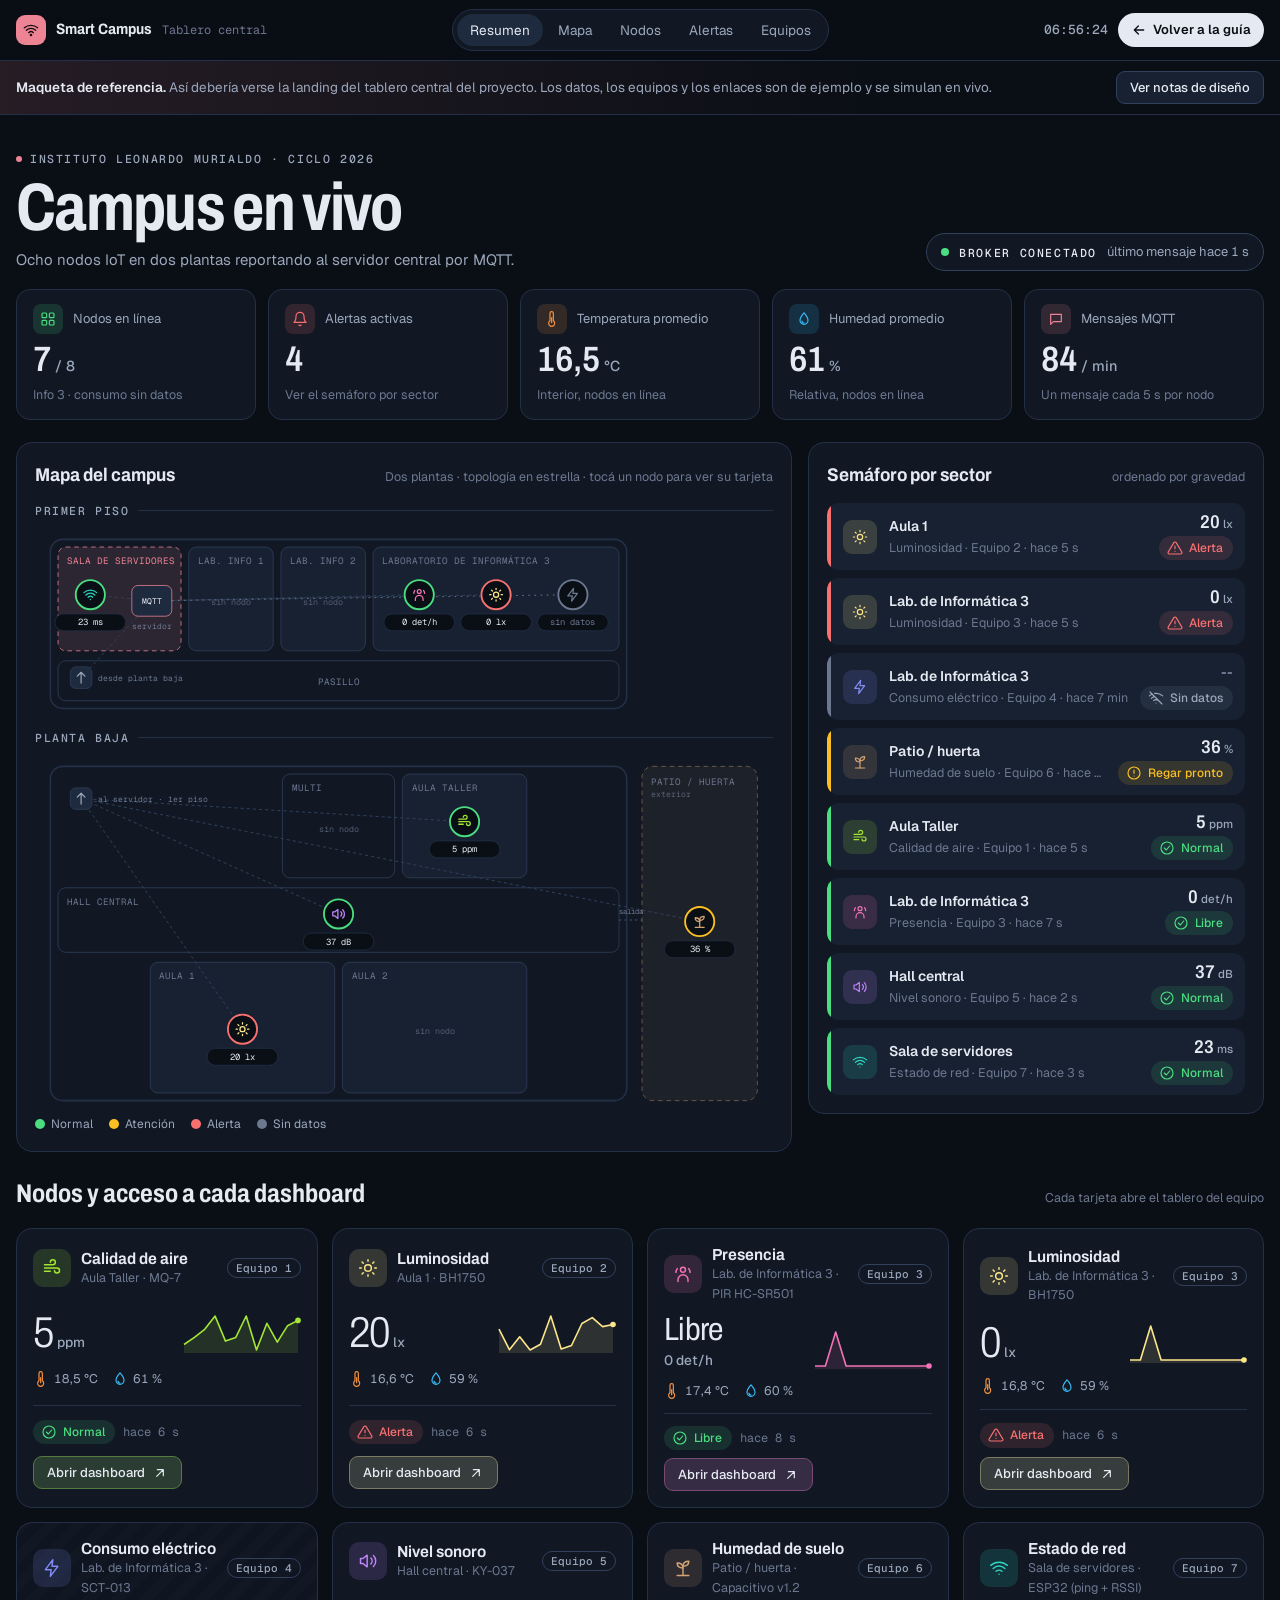
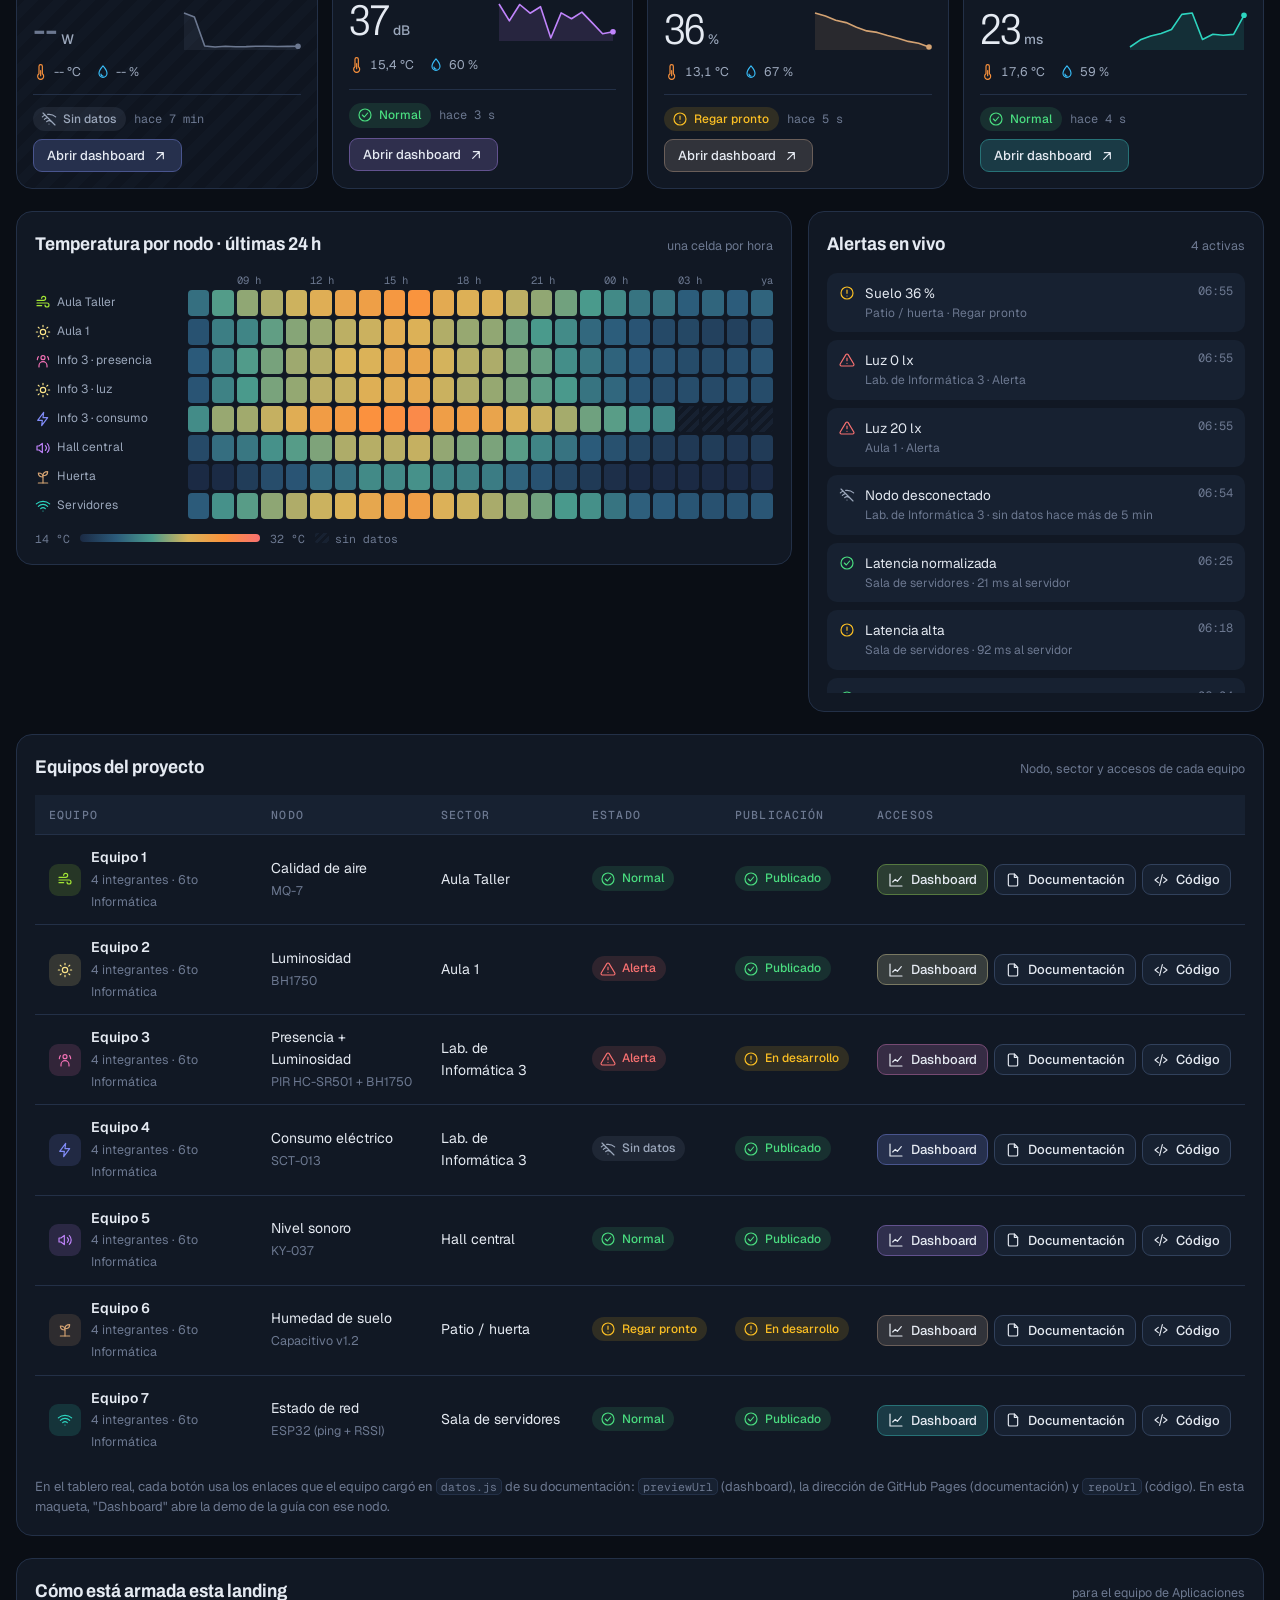
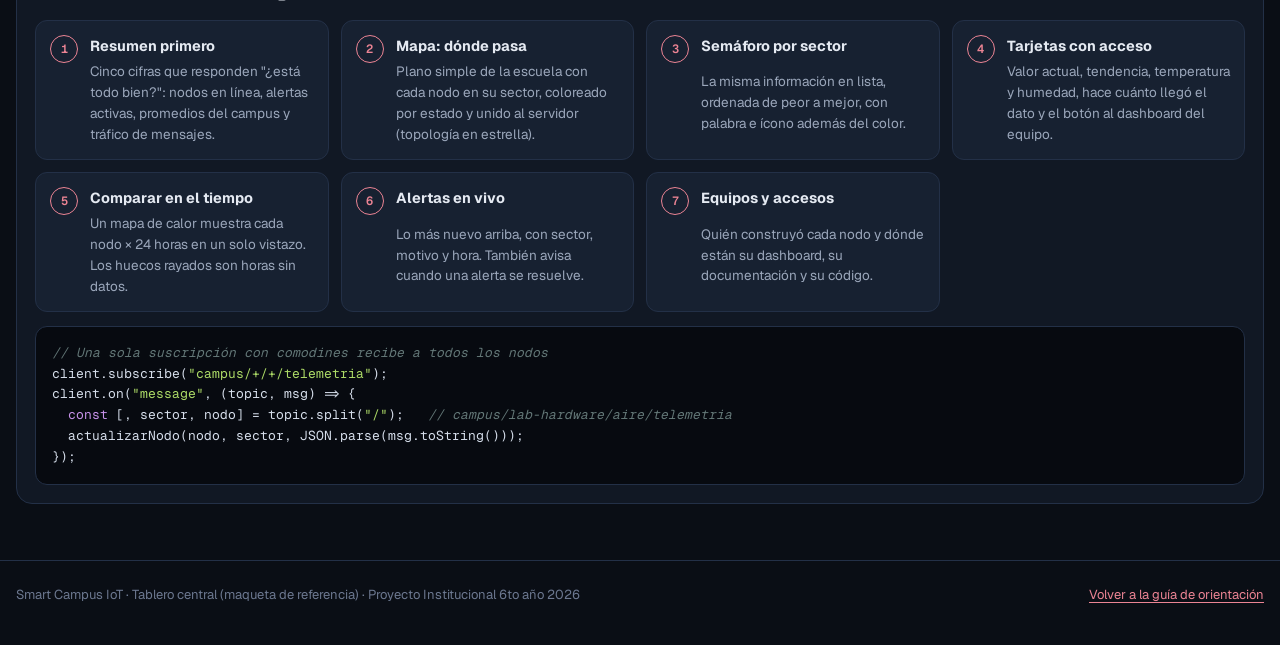
==== commit a1f31ec8: "Quitar botón Plantilla de la profe, sumar sensor de luz en Lab. Informática 3, ajustes mobile y READ" ====
--- a/tablero-general.html
+++ b/tablero-general.html
@@ -50,7 +50,7 @@
 .brand { display: flex; align-items: center; gap: 10px; color: var(--text); text-decoration: none; font-family: var(--font-display); font-weight: 700; font-stretch: 90%; white-space: nowrap; }
 .brand-mark { width: 30px; height: 30px; border-radius: 9px; background: var(--accent); color: var(--accent-ink); display: grid; place-items: center; }
 .brand small { font: 400 12px var(--font-mono); color: var(--text-3); }
-.top nav { justify-self: center; min-width: 0; display: flex; gap: 2px; padding: 4px; border: 1px solid var(--border); border-radius: 999px; background: var(--surface); overflow-x: auto; scrollbar-width: none; }
+.top nav { justify-self: center; min-width: 0; max-width: 100%; display: flex; gap: 2px; padding: 4px; border: 1px solid var(--border); border-radius: 999px; background: var(--surface); overflow-x: auto; scrollbar-width: none; }
 .top nav a { color: var(--text-2); text-decoration: none; font-size: 13.5px; padding: 6px 13px; border-radius: 999px; white-space: nowrap; }
 .top nav a:hover, .top nav a.on { color: var(--text); background: var(--surface-3); }
 .top-right { justify-self: end; display: flex; align-items: center; gap: 10px; }
@@ -240,7 +240,7 @@
       <div>
         <p class="eyebrow">Instituto Leonardo Murialdo · Ciclo 2026</p>
         <h1 style="margin-top:10px">Campus en vivo</h1>
-        <p id="headSub">Siete nodos IoT reportando al servidor central por MQTT.</p>
+        <p id="headSub">Ocho nodos IoT en dos plantas reportando al servidor central por MQTT.</p>
       </div>
       <span class="live"><span class="dot"></span><b>BROKER CONECTADO</b><span id="lastMsg" class="num">último mensaje hace 0 s</span></span>
     </div>
@@ -272,7 +272,7 @@
   <section class="row-2" id="alertas">
     <div class="panel" data-n>
       <span class="anat">5</span>
-      <div class="panel-h"><h2>Temperatura por sector · últimas 24 h</h2><span>una celda por hora</span></div>
+      <div class="panel-h"><h2>Temperatura por nodo · últimas 24 h</h2><span>una celda por hora</span></div>
       <div class="heat-wrap"><div class="heat" id="heat"></div></div>
       <div class="heat-scale"><span>14 °C</span><i style="background:linear-gradient(90deg,#1b2a44,#2b5a7a,#4a9a8c,#d9b45a,#fb923c,#f87171)"></i><span>32 °C</span><span style="display:inline-flex;align-items:center;gap:6px"><b style="display:inline-block;width:14px;height:10px;border-radius:2px;background:repeating-linear-gradient(135deg,var(--surface-2) 0 3px,var(--surface) 3px 6px)"></b>sin datos</span></div>
     </div>
@@ -299,7 +299,7 @@
       <li><strong>Mapa: dónde pasa</strong><span>Plano simple de la escuela con cada nodo en su sector, coloreado por estado y unido al servidor (topología en estrella).</span></li>
       <li><strong>Semáforo por sector</strong><span>La misma información en lista, ordenada de peor a mejor, con palabra e ícono además del color.</span></li>
       <li><strong>Tarjetas con acceso</strong><span>Valor actual, tendencia, temperatura y humedad, hace cuánto llegó el dato y el botón al dashboard del equipo.</span></li>
-      <li><strong>Comparar en el tiempo</strong><span>Un mapa de calor muestra 7 sectores × 24 horas en un solo vistazo. Los huecos rayados son horas sin datos.</span></li>
+      <li><strong>Comparar en el tiempo</strong><span>Un mapa de calor muestra cada nodo × 24 horas en un solo vistazo. Los huecos rayados son horas sin datos.</span></li>
       <li><strong>Alertas en vivo</strong><span>Lo más nuevo arriba, con sector, motivo y hora. También avisa cuando una alerta se resuelve.</span></li>
       <li><strong>Equipos y accesos</strong><span>Quién construyó cada nodo y dónde están su dashboard, su documentación y su código.</span></li>
     </ol>
@@ -361,9 +361,11 @@
       serie: (h, r) => 3 + (enClase(h) ? 5 : 0) + 30 * bump(h, 10.5, .9) + 9 * bump(h, 14.5, 1) + r() * 2 },
     luz:       { equipo: 2, nombre: "Luminosidad", sector: "Aula 1", corto: "Aula 1", slug: "aula-1", sensor: "BH1750", variable: "Luz", unidad: "lx", icon: "luz", color: "var(--c-luz)", hex: "#fde68a", min: 0, max: 1000, dec: 0, tipo: "rango", u: { n: [300, 750], a: [150, 900] }, x: 270, y: 362, piso: 0, tOff: 0,
       serie: (h, r) => Math.max(0, 140 * Math.sin((h - 6) * Math.PI / 13)) + (enClase(h) ? 330 : 0) + r() * 25 },
-    presencia: { equipo: 3, nombre: "Presencia", sector: "Lab. de Informática 3", corto: "Info 3 · presencia", slug: "lab-info-3", sensor: "PIR HC-SR501", variable: "Detecciones", unidad: "det/h", icon: "presencia", color: "var(--c-presencia)", hex: "#f472b6", min: 0, max: 60, dec: 0, tipo: "presencia", x: 550, y: 92, piso: 1, tOff: .6,
+    presencia: { equipo: 3, nombre: "Presencia", sector: "Lab. de Informática 3", corto: "Info 3 · presencia", slug: "lab-info-3", sensor: "PIR HC-SR501", variable: "Detecciones", unidad: "det/h", icon: "presencia", color: "var(--c-presencia)", hex: "#f472b6", min: 0, max: 60, dec: 0, tipo: "presencia", x: 500, y: 92, piso: 1, tOff: .6,
       serie: (h, r) => enClase(h) ? 22 + r() * 22 : (h === 21 ? 4 : 0) },
-    consumo:   { equipo: 4, nombre: "Consumo eléctrico", sector: "Lab. de Informática 3", corto: "Info 3 · consumo", slug: "lab-info-3", piso: 1, sensor: "SCT-013", variable: "Potencia", unidad: "W", icon: "consumo", color: "var(--c-consumo)", hex: "#818cf8", min: 0, max: 3000, dec: 0, tipo: "max", u: { a: 1500, b: 2500 }, x: 690, y: 92, tOff: 3.4, offline: true,
+    luz3:      { equipo: 3, base: "luz", nombre: "Luminosidad", sector: "Lab. de Informática 3", corto: "Info 3 · luz", slug: "lab-info-3", sensor: "BH1750", variable: "Luz", unidad: "lx", icon: "luz", color: "var(--c-luz)", hex: "#fde68a", min: 0, max: 1000, dec: 0, tipo: "rango", u: { n: [300, 750], a: [150, 900] }, x: 600, y: 92, piso: 1, tOff: .6,
+      serie: (h, r) => (enClase(h) ? 420 + r() * 60 : 0) + Math.max(0, 60 * Math.sin((h - 6) * Math.PI / 13)) + (h === 21 ? 380 : 0) },
+    consumo:   { equipo: 4, nombre: "Consumo eléctrico", sector: "Lab. de Informática 3", corto: "Info 3 · consumo", slug: "lab-info-3", piso: 1, sensor: "SCT-013", variable: "Potencia", unidad: "W", icon: "consumo", color: "var(--c-consumo)", hex: "#818cf8", min: 0, max: 3000, dec: 0, tipo: "max", u: { a: 1500, b: 2500 }, x: 700, y: 92, tOff: 3.4, offline: true,
       serie: (h, r) => 160 + (enClase(h) ? 1100 + r() * 300 : r() * 40) + 1250 * bump(h, 14, .5) },
     ruido:     { equipo: 5, nombre: "Nivel sonoro", sector: "Hall central", corto: "Hall central", slug: "hall-central", sensor: "KY-037", variable: "Ruido", unidad: "dB", icon: "ruido", color: "var(--c-ruido)", hex: "#c084fc", min: 30, max: 90, dec: 0, tipo: "max", u: { a: 55, b: 70 }, x: 395, y: 212, piso: 0, tOff: -.8,
       serie: (h, r) => 36 + (enClase(h) ? 14 : 0) + 22 * bump(h, 10, .35) + 20 * bump(h, 12.5, .4) + 18 * bump(h, 15, .35) + r() * 4 },
@@ -372,7 +374,7 @@
     red:       { equipo: 7, nombre: "Estado de red", sector: "Sala de servidores", corto: "Servidores", slug: "servidores", sensor: "ESP32 (ping + RSSI)", variable: "Latencia", unidad: "ms", icon: "red", color: "var(--c-red)", hex: "#2dd4bf", min: 0, max: 250, dec: 0, tipo: "max", u: { a: 50, b: 150 }, x: 72, y: 92, piso: 1, tOff: 1.2,
       serie: (h, r) => 14 + r() * 10 + (enClase(h) ? 12 : 0) + 95 * bump(h, 11, .4) + 170 * bump(h, 15, .3) }
   };
-  const ORDEN = ["aire", "luz", "presencia", "consumo", "ruido", "suelo", "red"];
+  const ORDEN = ["aire", "luz", "presencia", "luz3", "consumo", "ruido", "suelo", "red"];
   const NIVEL = [{ k: "ok", t: "Normal", i: "ok" }, { k: "warn", t: "Atención", i: "warn" }, { k: "bad", t: "Alerta", i: "bad" }];
 
   function estado(n, v, h) {
@@ -470,7 +472,7 @@
     let p1 = `<svg viewBox="0 0 960 250" role="img" aria-label="Primer piso con el estado de cada nodo">`;
     p1 += `<rect x="20" y="20" width="750" height="220" rx="16" fill="none" stroke="var(--border)" stroke-width="2"/>`;
     p1 += server(30, 30, 160, 135);
-    p1 += room(200, 30, 130, 135, "LAB. INFO 1", { note: "sin nodo" }) + room(340, 30, 130, 135, "LAB. INFO 2", { note: "sin nodo" }) + room(480, 30, 280, 135, "LABORATORIO DE INFORMÁTICA 3");
+    p1 += room(200, 30, 110, 135, "LAB. INFO 1", { note: "sin nodo" }) + room(320, 30, 110, 135, "LAB. INFO 2", { note: "sin nodo" }) + room(440, 30, 320, 135, "LABORATORIO DE INFORMÁTICA 3");
     p1 += room(30, 178, 730, 52, "", { fill: "var(--surface)" }) + T(395, 209, "PASILLO", { mid: true });
     del(1).forEach(k => { p1 += link(NODOS[k], SRV); });
     p1 += `<line x1="${R1.x}" y1="${R1.y}" x2="${SRV.x}" y2="${SRV.y}" stroke="var(--border-strong)" stroke-dasharray="4 4" stroke-width="1.3"/>`;
@@ -502,9 +504,9 @@
         <div class="nc-top"><span class="ib">${icon(n.icon)}</span><div style="min-width:0"><h3>${esc(n.nombre)}</h3><p>${esc(n.sector)} · ${esc(n.sensor)}</p></div><span class="team-tag">Equipo ${n.equipo}</span></div>
         <div class="nc-mid"><div class="nc-val${n.tipo === "presencia" && !n.offline ? " txt" : ""}">${valHtml}</div>${spark(d.main.slice(n.offline ? -16 : -12, n.offline ? -4 : undefined), n.offline ? "#6c7890" : n.hex)}</div>
         <div class="nc-env"><span><span class="t">${icon("temp", "ic-sm")}</span>${n.offline ? "--" : fmt(d.temp[23], 1)} °C</span><span><span class="h">${icon("hum", "ic-sm")}</span>${n.offline ? "--" : fmt(d.hum[23], 0)} %</span></div>
-        <div class="nc-foot"><span style="display:flex;gap:8px;align-items:center;flex-wrap:wrap">${pill(lvl, lvl >= 0 ? textoEstado(n, lvl, val(k)) : null)}<span class="ago" data-ago="${k}">${agoTxt(d.ago)}</span></span><a class="btn go" href="index.html#dashboard" data-open="${k}">Abrir dashboard ${icon("arrow", "ic-sm")}</a></div>
+        <div class="nc-foot"><span style="display:flex;gap:8px;align-items:center;flex-wrap:wrap">${pill(lvl, lvl >= 0 ? textoEstado(n, lvl, val(k)) : null)}<span class="ago" data-ago="${k}">${agoTxt(d.ago)}</span></span><a class="btn go" href="index.html#dashboard" data-open="${n.base || k}">Abrir dashboard ${icon("arrow", "ic-sm")}</a></div>
       </article>`;
-    }).join("") + `<div class="ncard add"><span class="ib">+</span><strong>Nuevo nodo</strong><span>Cuando un equipo suma un nodo y publica en <code>campus/+/+/telemetria</code>, aparece acá solo.</span></div>`;
+    }).join("");
   }
 
   function heatColor(t) {
@@ -558,16 +560,20 @@
   })();
 
   function renderTeams() {
-    $("#teams").innerHTML = `<thead><tr><th>Equipo</th><th>Nodo</th><th>Sector</th><th>Estado del nodo</th><th>Publicación</th><th>Accesos</th></tr></thead><tbody>` + ORDEN.map(k => {
-      const n = NODOS[k], lvl = nivelDe(k);
-      const pub = n.equipo % 3 === 0 ? `<span class="pill warn">${icon("warn", "ic-sm")}En desarrollo</span>` : `<span class="pill ok">${icon("ok", "ic-sm")}Publicado</span>`;
+    const equipos = [...new Set(ORDEN.map(k => NODOS[k].equipo))].sort((x, y) => x - y);
+    const peor = ks => ks.map(nivelDe).reduce((m, l) => (l < 0 ? 1.5 : l) > (m < 0 ? 1.5 : m) ? l : m, 0);
+    $("#teams").innerHTML = `<thead><tr><th>Equipo</th><th>Nodo</th><th>Sector</th><th>Estado</th><th>Publicación</th><th>Accesos</th></tr></thead><tbody>` + equipos.map(eq => {
+      const ks = ORDEN.filter(k => NODOS[k].equipo === eq), n = NODOS[ks[0]], lvl = peor(ks);
+      const kp = ks[0];
+      const pub = eq % 3 === 0 ? `<span class="pill warn">${icon("warn", "ic-sm")}En desarrollo</span>` : `<span class="pill ok">${icon("ok", "ic-sm")}Publicado</span>`;
+      const ref = ks.find(k => nivelDe(k) === lvl) || kp;
       return `<tr style="--c:${n.color}">
-        <td><div class="who"><span class="ib">${icon(n.icon, "ic-sm")}</span><div><b>Equipo ${n.equipo}</b><span>4 integrantes · 6to Informática</span></div></div></td>
-        <td>${esc(n.nombre)}<br><span style="font-size:12.5px;color:var(--text-3)">${esc(n.sensor)}</span></td>
+        <td><div class="who"><span class="ib">${icon(n.icon, "ic-sm")}</span><div><b>Equipo ${eq}</b><span>4 integrantes · 6to Informática</span></div></div></td>
+        <td>${ks.map(k => esc(NODOS[k].nombre)).join(" + ")}<br><span style="font-size:12.5px;color:var(--text-3)">${ks.map(k => esc(NODOS[k].sensor)).join(" + ")}</span></td>
         <td>${esc(n.sector)}</td>
-        <td>${pill(lvl, lvl >= 0 ? textoEstado(n, lvl, val(k)) : null)}</td>
+        <td>${pill(lvl, lvl >= 0 ? textoEstado(NODOS[ref], lvl, val(ref)) : null)}</td>
         <td>${pub}</td>
-        <td><div class="links"><a class="btn go" href="index.html#dashboard" data-open="${k}">${icon("chart", "ic-sm")}Dashboard</a><a class="btn" href="https://lpedaci.github.io/sexto-proyecto2026/" target="_blank" rel="noopener">${icon("doc", "ic-sm")}Documentación</a><a class="btn" href="https://github.com/lpedaci/sexto-proyecto2026" target="_blank" rel="noopener">${icon("code", "ic-sm")}Código</a></div></td>
+        <td><div class="links"><a class="btn go" href="index.html#dashboard" data-open="${n.base || kp}">${icon("chart", "ic-sm")}Dashboard</a><a class="btn" href="https://lpedaci.github.io/sexto-proyecto2026/" target="_blank" rel="noopener">${icon("doc", "ic-sm")}Documentación</a><a class="btn" href="https://github.com/lpedaci/sexto-proyecto2026" target="_blank" rel="noopener">${icon("code", "ic-sm")}Código</a></div></td>
       </tr>`;
     }).join("") + "</tbody>";
   }
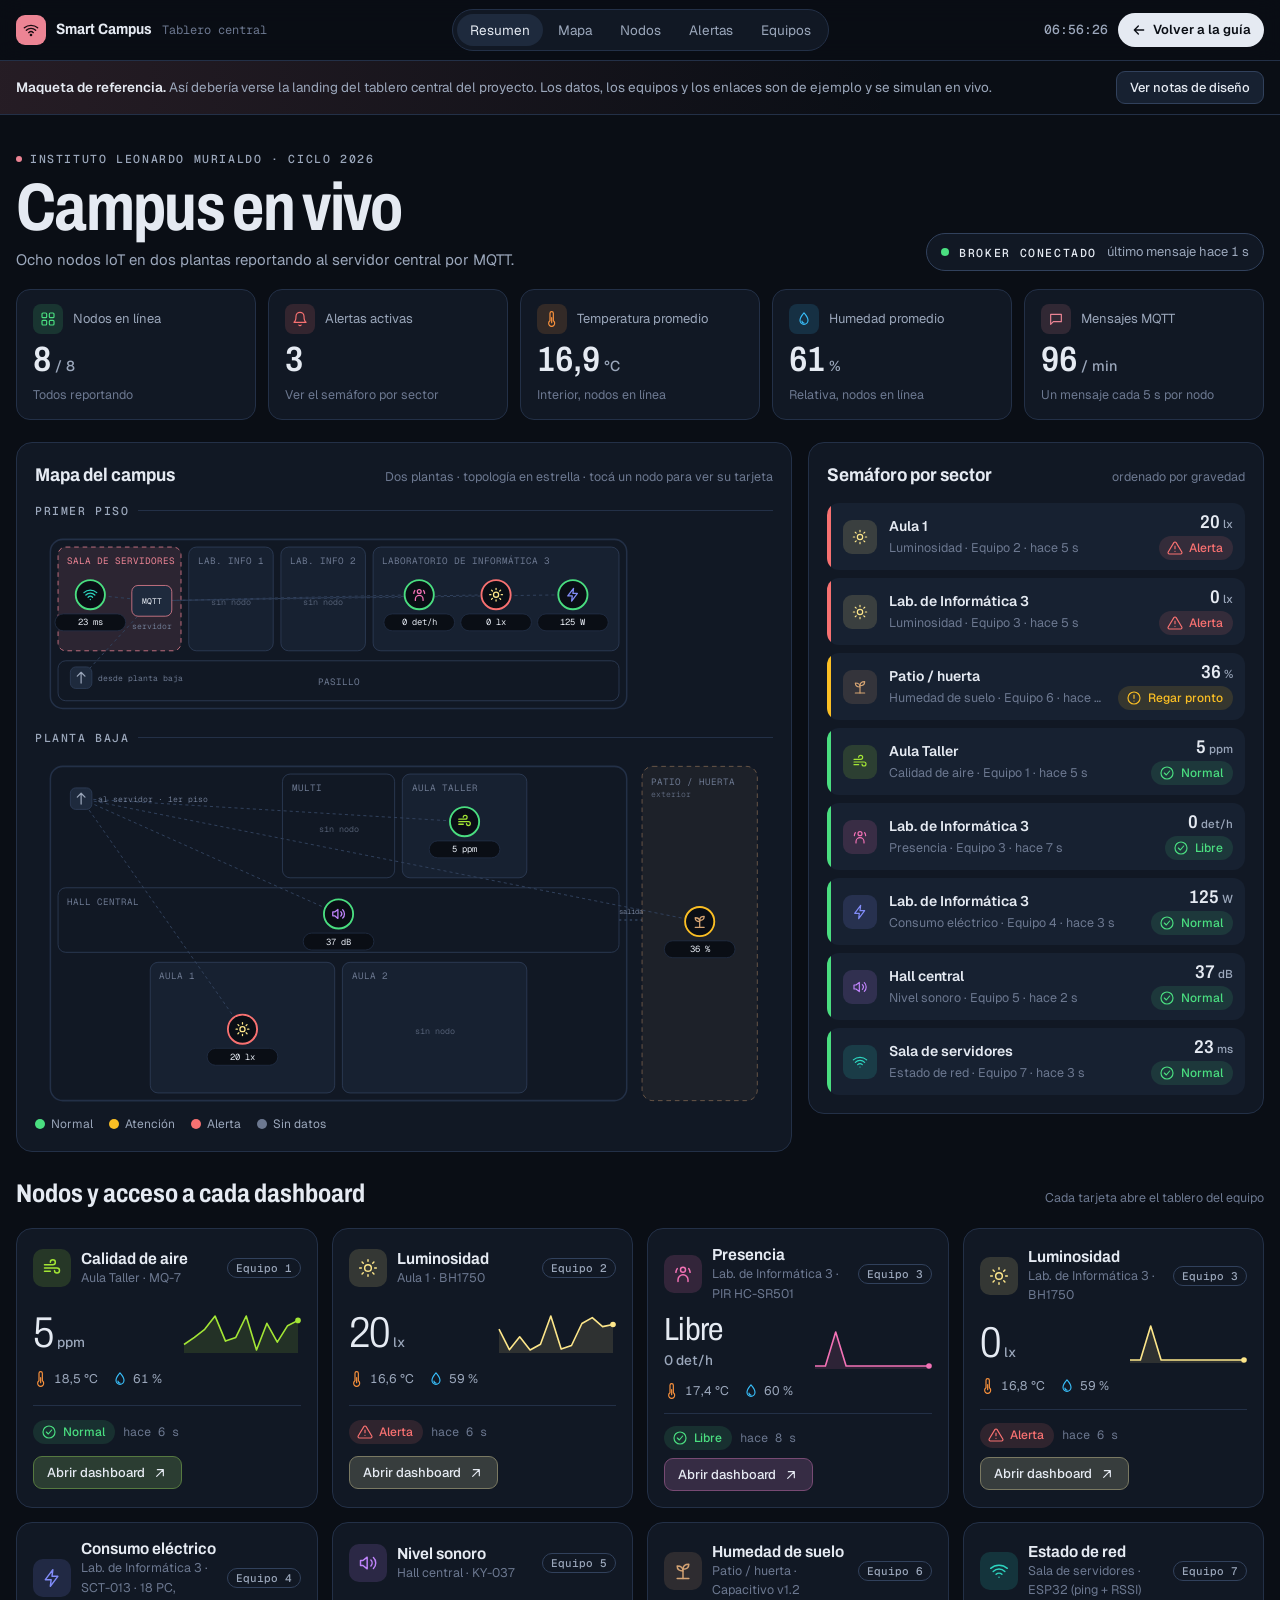
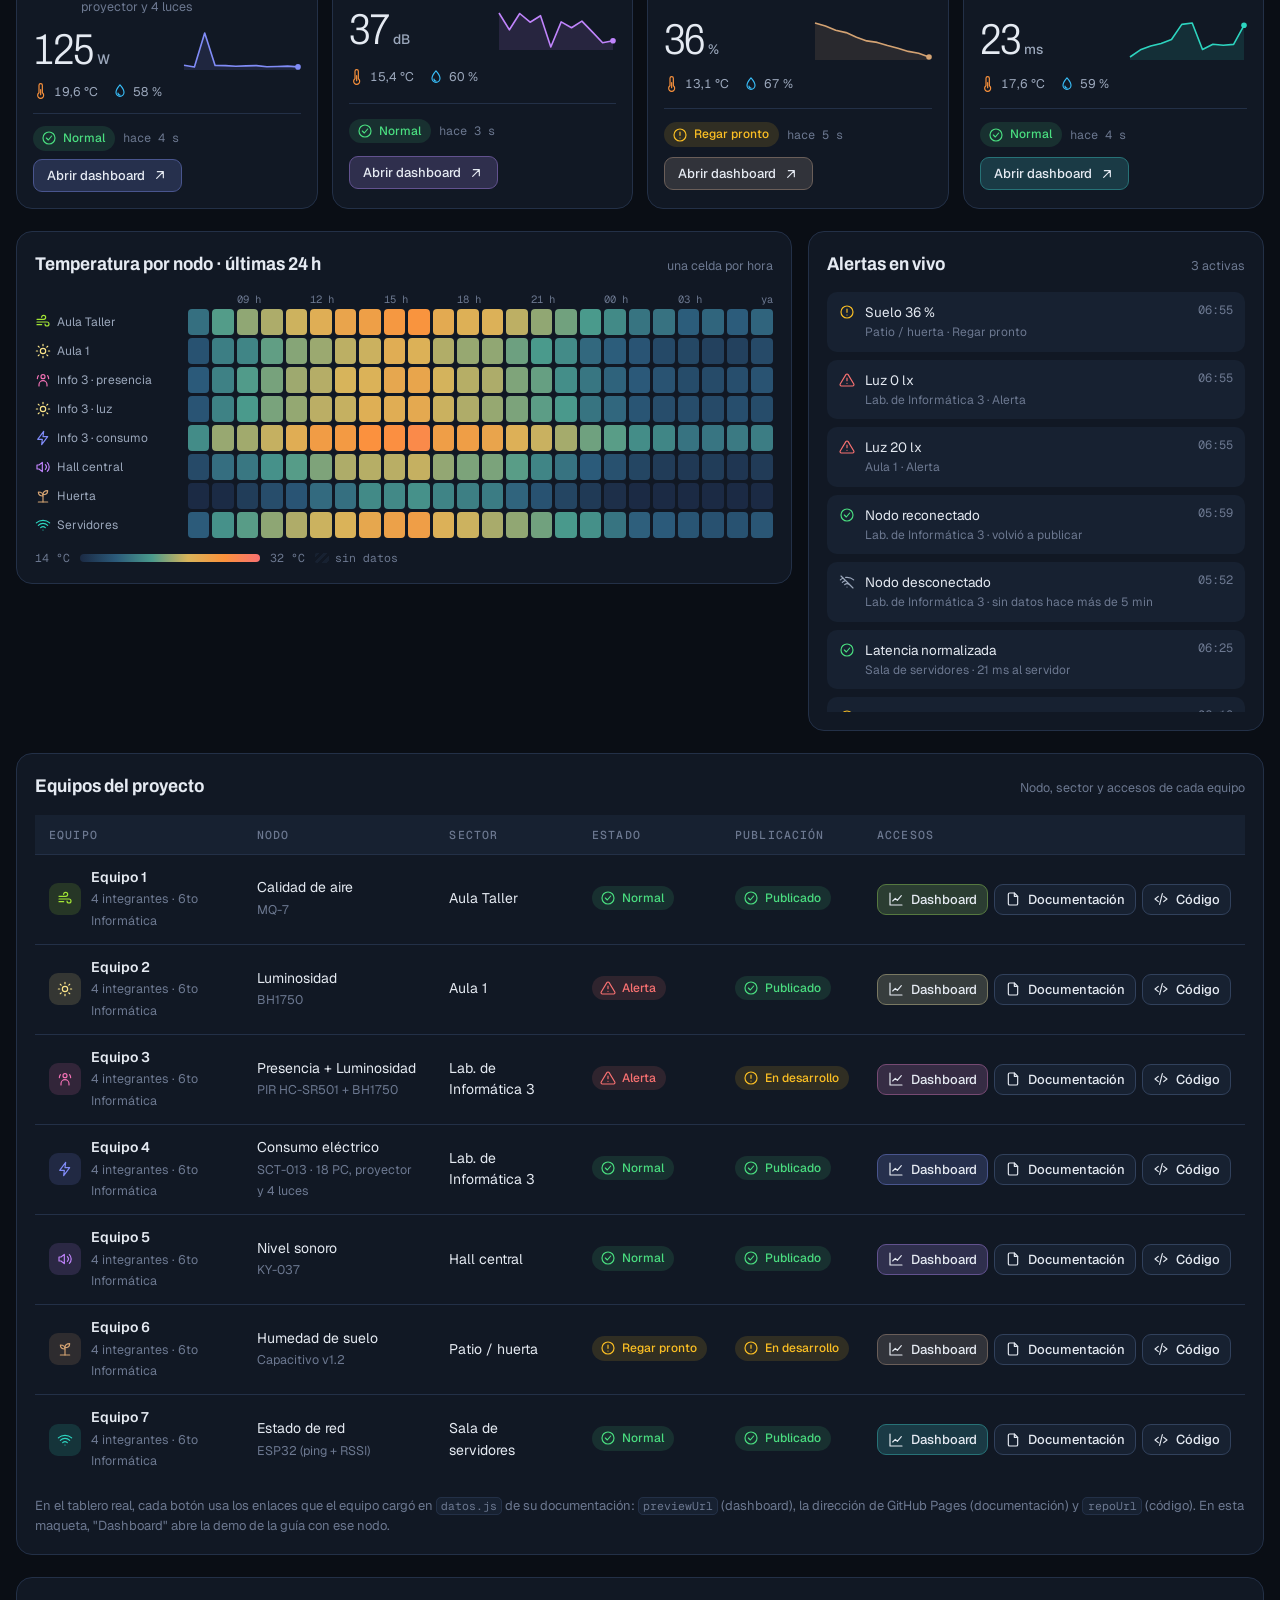
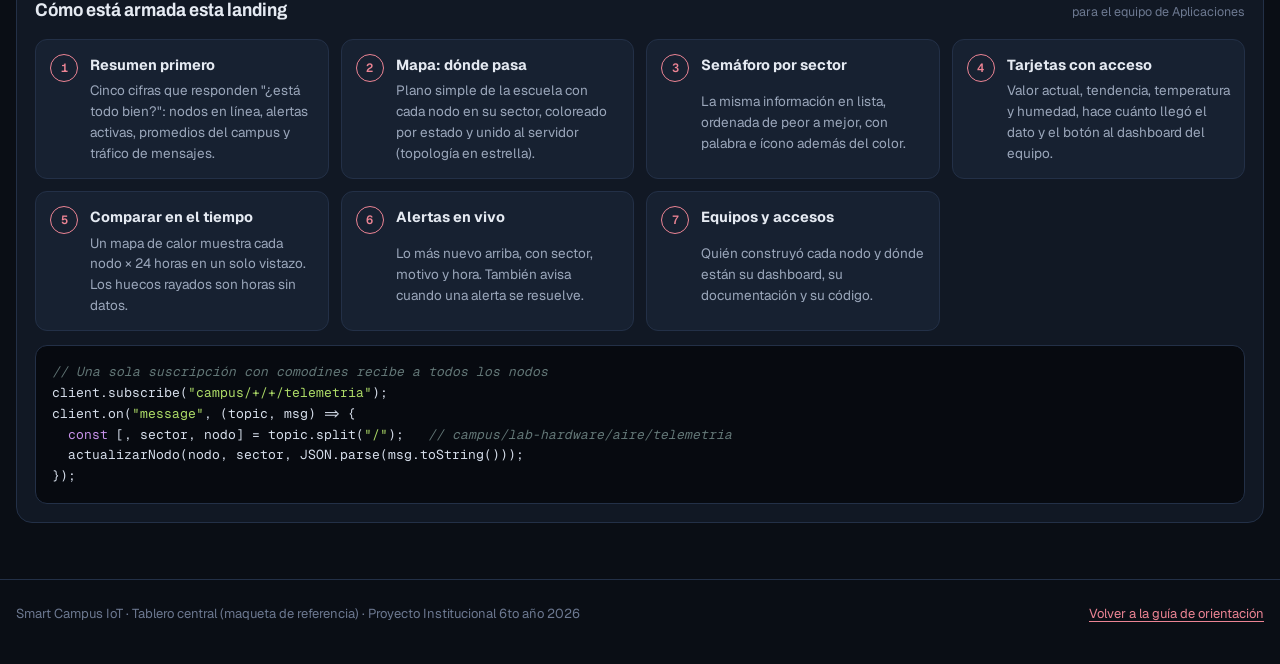
==== commit 5829f9d4: "Nav centrada, favicon, galería de nodos con arrastre y nodo de consumo activo en Lab. Informática 3" ====
--- a/tablero-general.html
+++ b/tablero-general.html
@@ -6,6 +6,8 @@
 <title>Tablero Central Smart Campus</title>
 <meta name="claude:viewport-fit-sides" content="cover">
 <meta name="description" content="Maqueta de referencia de la landing del tablero central: todos los nodos del campus en tiempo real, equipos y acceso a cada dashboard.">
+<link rel="icon" type="image/svg+xml" href="data:image/svg+xml,%3Csvg xmlns="http://www.w3.org/2000/svg" viewBox="0 0 32 32"%3E%3Crect width="32" height="32" rx="8" fill="%23EC8494"/%3E%3Cg fill="none" stroke="%231A0C12" stroke-width="2.4" stroke-linecap="round"%3E%3Cpath d="M6 13.2a14 14 0 0 1 20 0"/%3E%3Cpath d="M9.5 17a9 9 0 0 1 13 0"/%3E%3Cpath d="M13 20.6a4.2 4.2 0 0 1 6 0"/%3E%3C/g%3E%3Ccircle cx="16" cy="24" r="1.7" fill="%231A0C12"/%3E%3C/svg%3E">
+<meta name="theme-color" content="#0a0e15">
 <link rel="preconnect" href="https://fonts.googleapis.com">
 <link rel="preconnect" href="https://fonts.gstatic.com" crossorigin>
 <link rel="stylesheet" href="https://fonts.googleapis.com/css2?family=Archivo:wdth,wght@75..125,300..800&family=Geist:wght@400;500;600&family=Geist+Mono:wght@400;500&display=swap">
@@ -365,8 +367,9 @@
       serie: (h, r) => enClase(h) ? 22 + r() * 22 : (h === 21 ? 4 : 0) },
     luz3:      { equipo: 3, base: "luz", nombre: "Luminosidad", sector: "Lab. de Informática 3", corto: "Info 3 · luz", slug: "lab-info-3", sensor: "BH1750", variable: "Luz", unidad: "lx", icon: "luz", color: "var(--c-luz)", hex: "#fde68a", min: 0, max: 1000, dec: 0, tipo: "rango", u: { n: [300, 750], a: [150, 900] }, x: 600, y: 92, piso: 1, tOff: .6,
       serie: (h, r) => (enClase(h) ? 420 + r() * 60 : 0) + Math.max(0, 60 * Math.sin((h - 6) * Math.PI / 13)) + (h === 21 ? 380 : 0) },
-    consumo:   { equipo: 4, nombre: "Consumo eléctrico", sector: "Lab. de Informática 3", corto: "Info 3 · consumo", slug: "lab-info-3", piso: 1, sensor: "SCT-013", variable: "Potencia", unidad: "W", icon: "consumo", color: "var(--c-consumo)", hex: "#818cf8", min: 0, max: 3000, dec: 0, tipo: "max", u: { a: 1500, b: 2500 }, x: 700, y: 92, tOff: 3.4, offline: true,
-      serie: (h, r) => 160 + (enClase(h) ? 1100 + r() * 300 : r() * 40) + 1250 * bump(h, 14, .5) },
+    consumo:   { equipo: 4, nombre: "Consumo eléctrico", sector: "Lab. de Informática 3", corto: "Info 3 · consumo", slug: "lab-info-3", piso: 1, sensor: "SCT-013 · 18 PC, proyector y 4 luces", variable: "Potencia", unidad: "W", icon: "consumo", color: "var(--c-consumo)", hex: "#818cf8", min: 0, max: 4500, dec: 0, tipo: "max", u: { a: 3000, b: 3600 }, x: 700, y: 92, tOff: 3.4,
+      // 18 PC (~110 W c/u en uso, ~5 W en reposo) + proyector (~250 W) + 4 luces LED de techo (~40 W c/u)
+      serie: (h, r) => enClase(h) ? 18 * (95 + r() * 30) + 160 + (h >= 10 && h < 16 ? 250 : 0) + 900 * bump(h, 14, .45) : 18 * 5 + 30 + (h === 21 ? 160 : 0) + r() * 15 },
     ruido:     { equipo: 5, nombre: "Nivel sonoro", sector: "Hall central", corto: "Hall central", slug: "hall-central", sensor: "KY-037", variable: "Ruido", unidad: "dB", icon: "ruido", color: "var(--c-ruido)", hex: "#c084fc", min: 30, max: 90, dec: 0, tipo: "max", u: { a: 55, b: 70 }, x: 395, y: 212, piso: 0, tOff: -.8,
       serie: (h, r) => 36 + (enClase(h) ? 14 : 0) + 22 * bump(h, 10, .35) + 20 * bump(h, 12.5, .4) + 18 * bump(h, 15, .35) + r() * 4 },
     suelo:     { equipo: 6, nombre: "Humedad de suelo", sector: "Patio / huerta", corto: "Huerta", slug: "huerta", sensor: "Capacitivo v1.2", variable: "Suelo", unidad: "%", icon: "suelo", color: "var(--c-suelo)", hex: "#d4a373", min: 0, max: 100, dec: 0, tipo: "rango", u: { n: [40, 70], a: [25, 85] }, x: 865, y: 222, piso: 0, tOff: -3.5, exterior: true,
@@ -555,7 +558,8 @@
     addAlert("ok", "ruido", "Ruido normalizado", "volvió a menos de 55 dB", at(52));
     addAlert("warn", "red", "Latencia alta", "92 ms al servidor", at(38));
     addAlert("ok", "red", "Latencia normalizada", "21 ms al servidor", at(31));
-    addAlert("off", "consumo", "Nodo desconectado", "sin datos hace más de 5 min", at(2));
+    addAlert("off", "consumo", "Nodo desconectado", "sin datos hace más de 5 min", at(64));
+    addAlert("ok", "consumo", "Nodo reconectado", "volvió a publicar", at(57));
     ORDEN.forEach(k => { const l = nivelDe(k); if (l > 0) addAlert(NIVEL[l].k, k, `${NODOS[k].variable} ${valTxt(k)} ${NODOS[k].unidad}`, textoEstado(NODOS[k], l, val(k)), at(1)); });
   })();
 
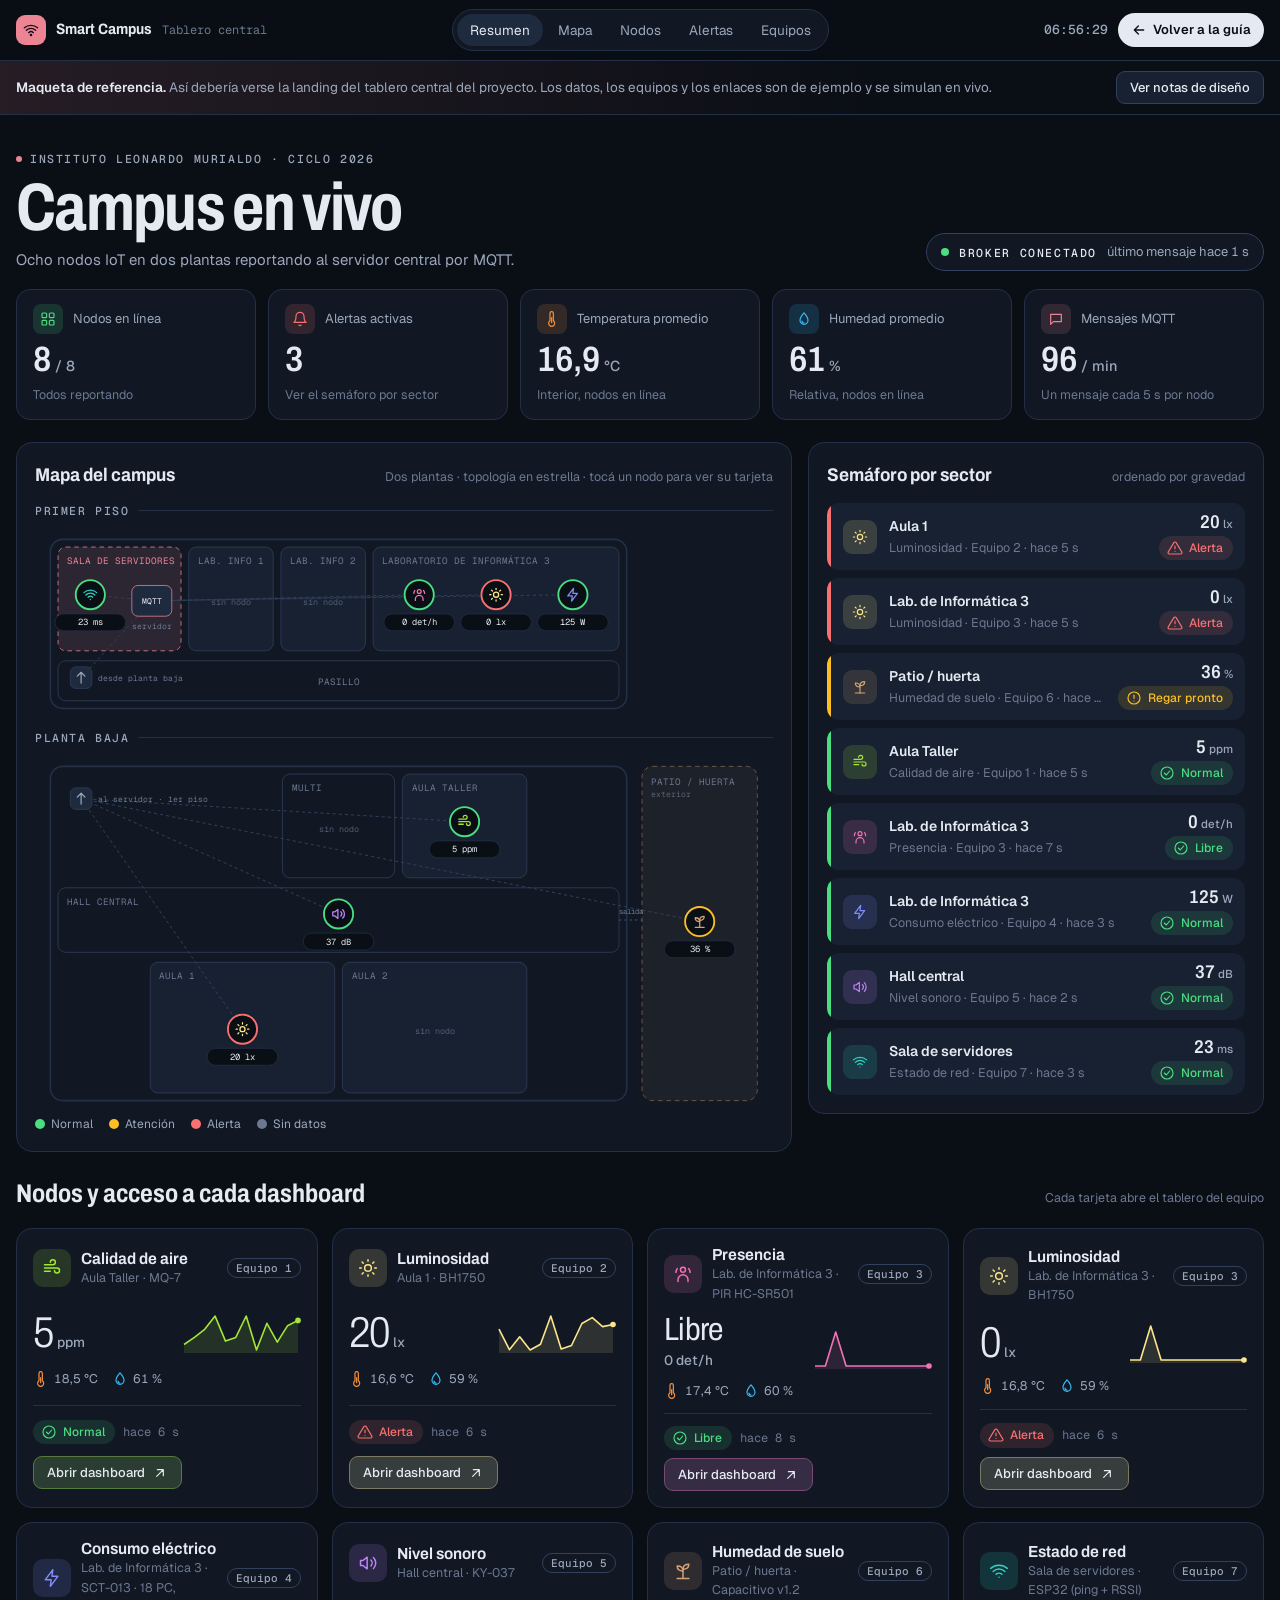
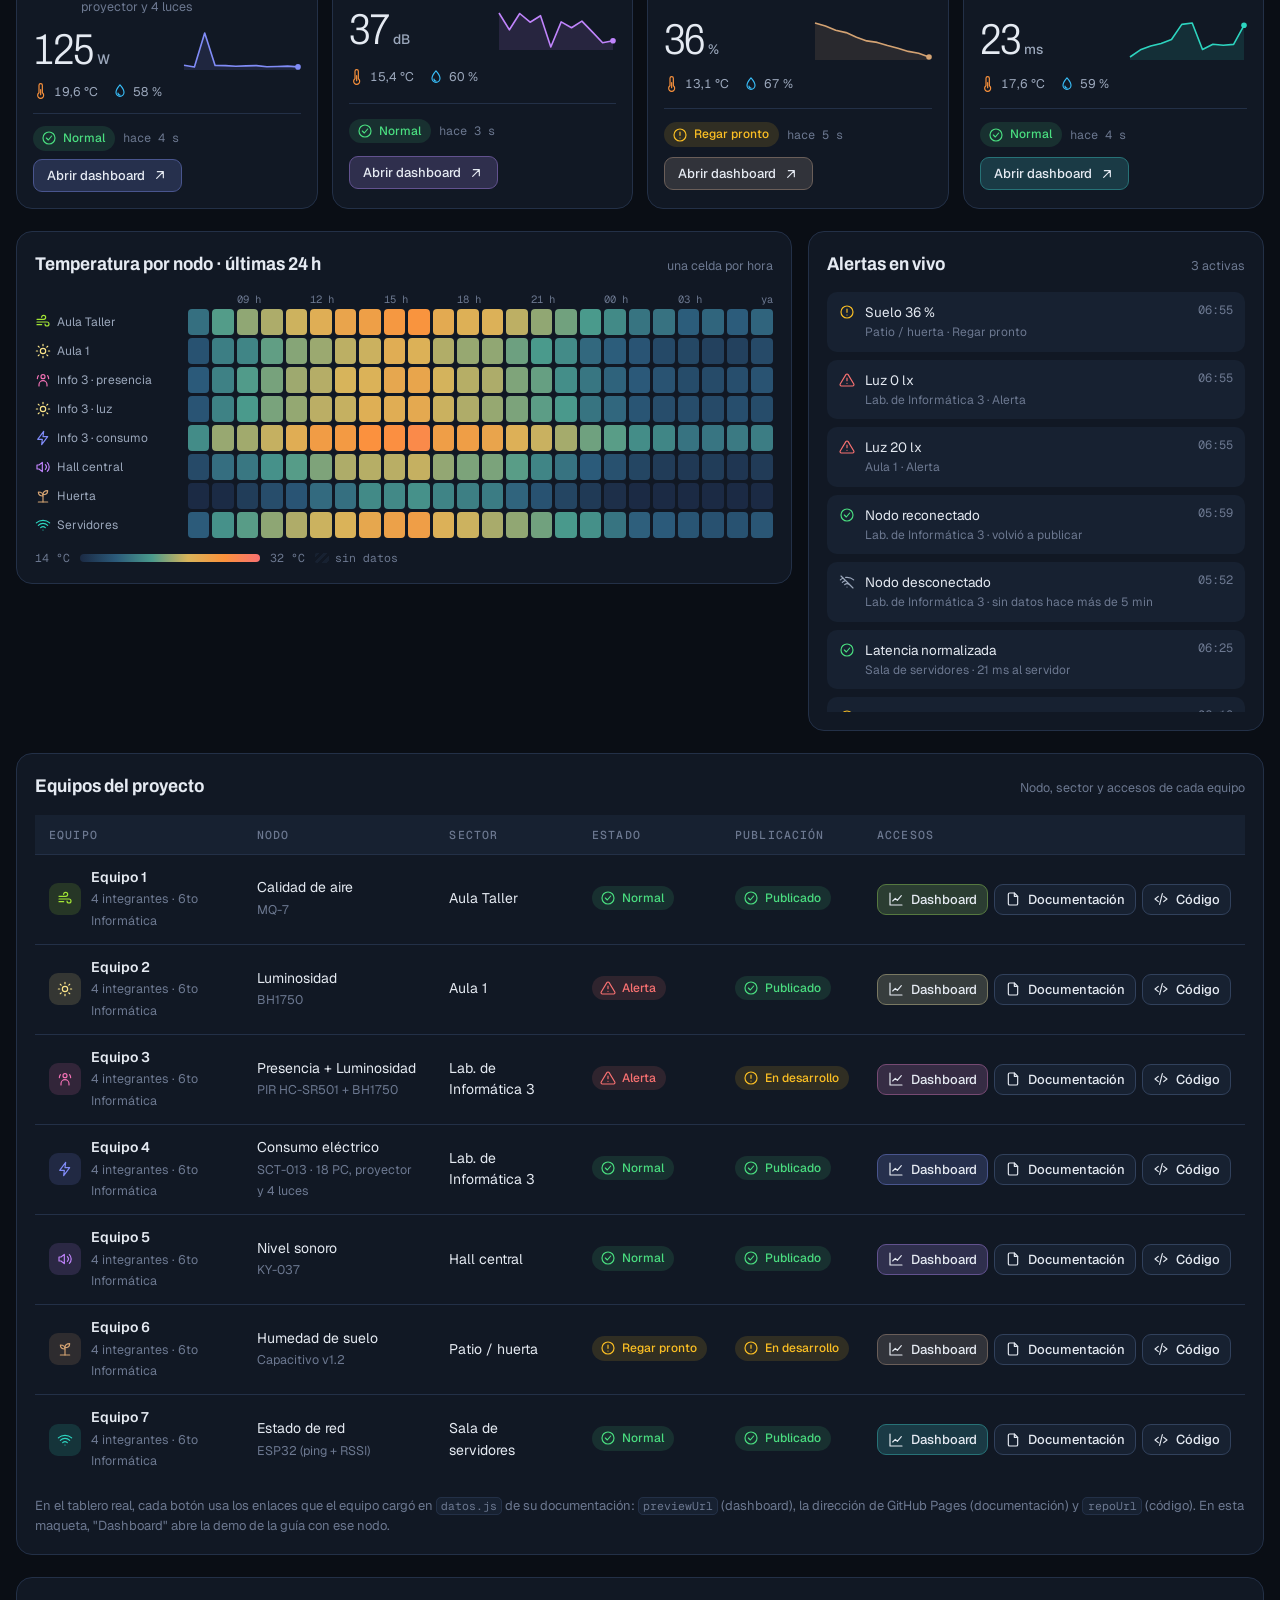
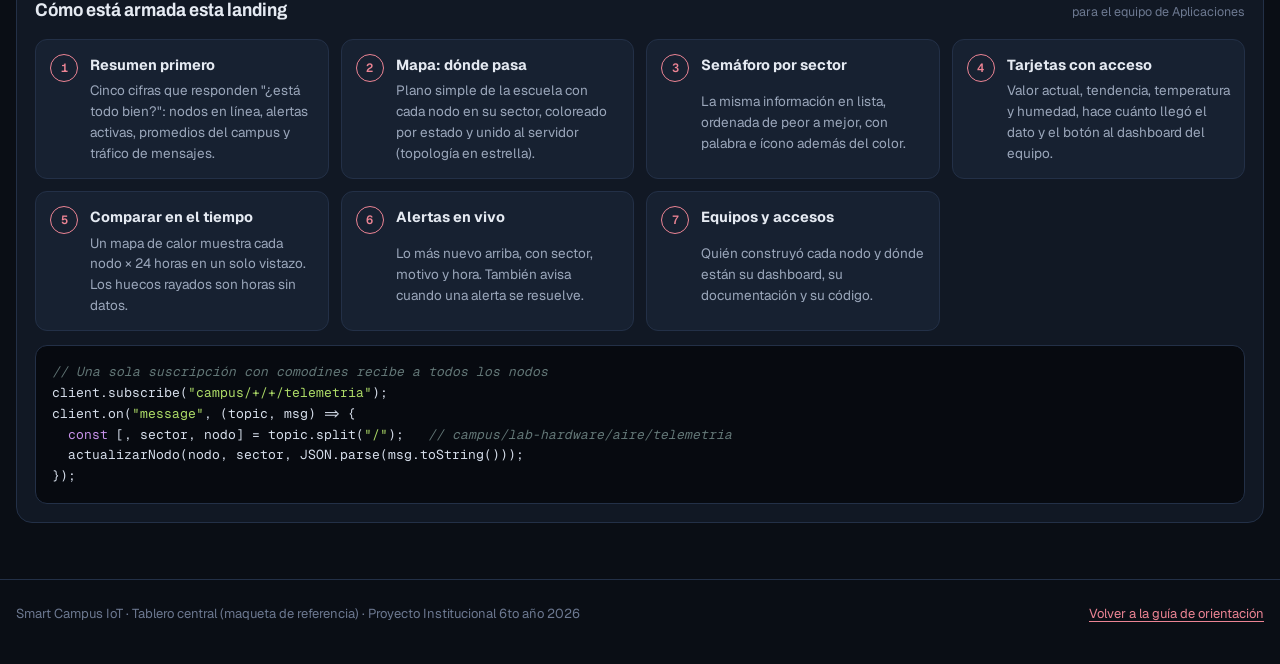
==== commit 00d157de: "Separar la web en assets y sumar íconos, tarjetas y SEO - Mover CSS, JS y datos de los HTML a assets" ====
--- a/tablero-general.html
+++ b/tablero-general.html
@@ -4,214 +4,71 @@
 <meta charset="utf-8">
 <meta name="viewport" content="width=device-width, initial-scale=1, viewport-fit=cover">
 <title>Tablero Central Smart Campus</title>
-<meta name="claude:viewport-fit-sides" content="cover">
 <meta name="description" content="Maqueta de referencia de la landing del tablero central: todos los nodos del campus en tiempo real, equipos y acceso a cada dashboard.">
-<link rel="icon" type="image/svg+xml" href="data:image/svg+xml,%3Csvg xmlns="http://www.w3.org/2000/svg" viewBox="0 0 32 32"%3E%3Crect width="32" height="32" rx="8" fill="%23EC8494"/%3E%3Cg fill="none" stroke="%231A0C12" stroke-width="2.4" stroke-linecap="round"%3E%3Cpath d="M6 13.2a14 14 0 0 1 20 0"/%3E%3Cpath d="M9.5 17a9 9 0 0 1 13 0"/%3E%3Cpath d="M13 20.6a4.2 4.2 0 0 1 6 0"/%3E%3C/g%3E%3Ccircle cx="16" cy="24" r="1.7" fill="%231A0C12"/%3E%3C/svg%3E">
+<meta name="author" content="Lourdes Pedaci">
+<meta name="robots" content="index, follow, max-image-preview:large">
+<link rel="canonical" href="https://lpedaci.github.io/sexto-proyecto2026-orientacion/tablero-general.html">
+<link rel="sitemap" type="application/xml" href="sitemap.xml">
+
+<!-- Íconos -->
+<link rel="icon" href="favicon.ico" sizes="48x48">
+<link rel="icon" type="image/svg+xml" href="assets/icons/favicon.svg">
+<link rel="icon" type="image/png" sizes="32x32" href="assets/icons/favicon-32x32.png">
+<link rel="icon" type="image/png" sizes="16x16" href="assets/icons/favicon-16x16.png">
+<link rel="apple-touch-icon" sizes="180x180" href="assets/icons/apple-touch-icon.png">
+<link rel="manifest" href="site.webmanifest">
 <meta name="theme-color" content="#0a0e15">
+<meta name="color-scheme" content="dark">
+
+<!-- Tarjetas para redes y mensajería (Open Graph y X) -->
+<meta property="og:type" content="website">
+<meta property="og:locale" content="es_AR">
+<meta property="og:site_name" content="Smart Campus IoT">
+<meta property="og:title" content="Tablero Central Smart Campus">
+<meta property="og:description" content="Maqueta de referencia de la landing del tablero central: todos los nodos del campus en tiempo real, equipos y acceso a cada dashboard.">
+<meta property="og:url" content="https://lpedaci.github.io/sexto-proyecto2026-orientacion/tablero-general.html">
+<meta property="og:image" content="https://lpedaci.github.io/sexto-proyecto2026-orientacion/assets/img/og/og-tablero.png">
+<meta property="og:image:type" content="image/png">
+<meta property="og:image:width" content="1200">
+<meta property="og:image:height" content="630">
+<meta property="og:image:alt" content="Campus en vivo. Maqueta del tablero central de Smart Campus IoT, con indicadores, mapa de nodos y tarjetas.">
+<meta name="twitter:card" content="summary_large_image">
+<meta name="twitter:title" content="Tablero Central Smart Campus">
+<meta name="twitter:description" content="Maqueta de referencia de la landing del tablero central: todos los nodos del campus en tiempo real, equipos y acceso a cada dashboard.">
+<meta name="twitter:image" content="https://lpedaci.github.io/sexto-proyecto2026-orientacion/assets/img/og/og-tablero.png">
+<meta name="twitter:image:alt" content="Campus en vivo. Maqueta del tablero central de Smart Campus IoT, con indicadores, mapa de nodos y tarjetas.">
+
+<!-- Datos estructurados para buscadores -->
+<script type="application/ld+json">
+{
+  "@context": "https://schema.org",
+  "@type": "WebPage",
+  "url": "https://lpedaci.github.io/sexto-proyecto2026-orientacion/tablero-general.html",
+  "name": "Tablero Central Smart Campus",
+  "description": "Maqueta de referencia de la landing del tablero central: todos los nodos del campus en tiempo real, equipos y acceso a cada dashboard.",
+  "inLanguage": "es",
+  "isPartOf": {
+    "@id": "https://lpedaci.github.io/sexto-proyecto2026-orientacion/#sitio"
+  },
+  "author": {
+    "@type": "Person",
+    "name": "Lourdes Pedaci"
+  },
+  "sourceOrganization": {
+    "@type": "EducationalOrganization",
+    "name": "Instituto Leonardo Murialdo"
+  },
+  "image": "https://lpedaci.github.io/sexto-proyecto2026-orientacion/assets/img/og/og-tablero.png"
+}
+</script>
+
+<!-- Tipografías y estilos -->
 <link rel="preconnect" href="https://fonts.googleapis.com">
 <link rel="preconnect" href="https://fonts.gstatic.com" crossorigin>
 <link rel="stylesheet" href="https://fonts.googleapis.com/css2?family=Archivo:wdth,wght@75..125,300..800&family=Geist:wght@400;500;600&family=Geist+Mono:wght@400;500&display=swap">
-<style>
-/* Layout: sala de control. Resumen arriba (KPIs), luego "dónde" (mapa + semáforo por sector),
-   "qué" (tarjetas de nodo con acceso), "cuándo" (mapa de calor + alertas) y "quién" (equipos). Solo oscuro. */
-:root {
-  --bg: #0a0e15; --surface: #111824; --surface-2: #172131; --surface-3: #1e2a3d;
-  --border: #233047; --border-strong: #31415c;
-  --text: #e5eaf2; --text-2: #9ba7bb; --text-3: #6c7890;
-  --accent: #ec8494; --accent-ink: #1a0c12; --accent-soft: rgba(236, 132, 148, .12);
-  --ok: #4ade80; --ok-soft: rgba(74, 222, 128, .12);
-  --warn: #fbbf24; --warn-soft: rgba(251, 191, 36, .13);
-  --bad: #f87171; --bad-soft: rgba(248, 113, 113, .13);
-  --off: #6c7890; --off-soft: rgba(108, 120, 144, .16);
-  --c-temp: #fb923c; --c-hum: #38bdf8; --c-aire: #a3e635; --c-luz: #fde68a; --c-ruido: #c084fc;
-  --c-presencia: #f472b6; --c-consumo: #818cf8; --c-suelo: #d4a373; --c-red: #2dd4bf;
-  --font-display: "Archivo", "Arial Narrow", system-ui, sans-serif;
-  --font-body: "Geist", system-ui, -apple-system, "Segoe UI", sans-serif;
-  --font-mono: "Geist Mono", ui-monospace, "Cascadia Mono", Consolas, monospace;
-  --header-h: 60px;
-  color-scheme: dark;
-}
-* { box-sizing: border-box; }
-html { scroll-behavior: smooth; scroll-padding-top: calc(var(--header-h) + 16px); }
-@media (prefers-reduced-motion: reduce) { html { scroll-behavior: auto; } *, *::before, *::after { transition: none !important; animation: none !important; } }
-body { margin: 0; background: var(--bg); color: var(--text); font: 400 15px/1.55 var(--font-body); -webkit-font-smoothing: antialiased; }
-body::before { content: ""; position: fixed; inset: 0 0 auto; height: env(safe-area-inset-top, 0px); z-index: 60; background: var(--bg); }
-a { color: var(--accent); text-underline-offset: 3px; }
-:focus-visible { outline: 2px solid var(--accent); outline-offset: 2px; border-radius: 4px; }
-[hidden] { display: none !important; }
-code { font-family: var(--font-mono); font-size: .88em; background: var(--surface-2); border: 1px solid var(--border); padding: .06em .36em; border-radius: 5px; overflow-wrap: anywhere; }
-h1, h2, h3 { font-family: var(--font-display); margin: 0; text-wrap: balance; }
-p { margin: 0; }
-.ic { width: 20px; height: 20px; flex: none; } .ic-sm { width: 16px; height: 16px; flex: none; } .ic-lg { width: 26px; height: 26px; flex: none; }
-.wrap { max-width: 1320px; margin: 0 auto; padding-left: max(16px, env(safe-area-inset-left, 0px)); padding-right: max(16px, env(safe-area-inset-right, 0px)); }
-.num { font-variant-numeric: tabular-nums; }
-
-/* Encabezado */
-.top { position: sticky; top: env(safe-area-inset-top, 0px); z-index: 50; background: rgba(10, 14, 21, .85); backdrop-filter: blur(12px); border-bottom: 1px solid var(--border); }
-.top .wrap { height: var(--header-h); display: grid; grid-template-columns: 1fr auto 1fr; align-items: center; gap: 16px; }
-.brand { display: flex; align-items: center; gap: 10px; color: var(--text); text-decoration: none; font-family: var(--font-display); font-weight: 700; font-stretch: 90%; white-space: nowrap; }
-.brand-mark { width: 30px; height: 30px; border-radius: 9px; background: var(--accent); color: var(--accent-ink); display: grid; place-items: center; }
-.brand small { font: 400 12px var(--font-mono); color: var(--text-3); }
-.top nav { justify-self: center; min-width: 0; max-width: 100%; display: flex; gap: 2px; padding: 4px; border: 1px solid var(--border); border-radius: 999px; background: var(--surface); overflow-x: auto; scrollbar-width: none; }
-.top nav a { color: var(--text-2); text-decoration: none; font-size: 13.5px; padding: 6px 13px; border-radius: 999px; white-space: nowrap; }
-.top nav a:hover, .top nav a.on { color: var(--text); background: var(--surface-3); }
-.top-right { justify-self: end; display: flex; align-items: center; gap: 10px; }
-.clock { font: 500 13px var(--font-mono); color: var(--text-2); font-variant-numeric: tabular-nums; }
-.back { display: inline-flex; align-items: center; gap: 6px; padding: 7px 13px; border-radius: 999px; background: var(--text); color: var(--bg); text-decoration: none; font-size: 13px; font-weight: 600; white-space: nowrap; }
-.back:hover { background: var(--accent); color: var(--accent-ink); }
-@media (max-width: 1000px) { .top .wrap { grid-template-columns: auto minmax(0, 1fr) auto; } .top nav { justify-self: center; } .clock { display: none; } }
-@media (max-width: 640px) { .top .wrap { grid-template-columns: auto minmax(0, 1fr); } .top nav { display: none; } .brand small { display: none; } }
-
-/* Aviso de maqueta */
-.note-bar { border-bottom: 1px solid var(--border); background: linear-gradient(90deg, var(--accent-soft), transparent 70%); }
-.note-bar .wrap { display: flex; align-items: center; gap: 14px; padding-block: 10px; flex-wrap: wrap; font-size: 13.5px; color: var(--text-2); }
-.note-bar b { color: var(--text); font-weight: 600; }
-.note-bar .sp { flex: 1; min-width: 0; }
-.btn { display: inline-flex; align-items: center; gap: 7px; padding: 7px 13px; border-radius: 9px; border: 1px solid var(--border-strong); background: var(--surface-2); color: var(--text); font: 500 13px var(--font-body); cursor: pointer; text-decoration: none; white-space: nowrap; }
-.btn:hover { background: var(--surface-3); color: var(--text); }
-.btn[aria-pressed="true"] { border-color: var(--accent); color: var(--accent); background: var(--accent-soft); }
-.btn.go { background: color-mix(in srgb, var(--c, var(--accent)) 14%, var(--surface-2)); border-color: color-mix(in srgb, var(--c, var(--accent)) 40%, var(--border)); }
-.btn.go:hover { background: color-mix(in srgb, var(--c, var(--accent)) 24%, var(--surface-2)); }
-
-/* Secciones */
-main { padding-block: 28px 56px; display: grid; gap: 22px; }
-.head { display: flex; flex-wrap: wrap; align-items: end; justify-content: space-between; gap: 16px; }
-.head h1 { font-size: clamp(2.4rem, 5.5vw, 4.2rem); font-weight: 700; font-stretch: 78%; line-height: .95; letter-spacing: -.025em; }
-.head p { color: var(--text-2); margin-top: 8px; }
-.live { display: inline-flex; align-items: center; gap: 10px; padding: 8px 14px; border: 1px solid var(--border-strong); border-radius: 999px; background: var(--surface); font-size: 13px; color: var(--text-2); }
-.live b { font: 500 11.5px var(--font-mono); letter-spacing: .14em; color: var(--text); }
-.dot { width: 8px; height: 8px; border-radius: 50%; background: var(--ok); flex: none; animation: pulse 2s infinite; }
-@keyframes pulse { 0% { box-shadow: 0 0 0 0 rgba(74,222,128,.5); } 70% { box-shadow: 0 0 0 8px rgba(74,222,128,0); } 100% { box-shadow: 0 0 0 0 rgba(74,222,128,0); } }
-
-.panel { position: relative; background: var(--surface); border: 1px solid var(--border); border-radius: 16px; padding: 18px; min-width: 0; }
-.panel-h { display: flex; align-items: baseline; justify-content: space-between; gap: 10px; flex-wrap: wrap; margin-bottom: 14px; }
-.panel-h h2 { font-size: 1.15rem; font-weight: 700; font-stretch: 92%; }
-.panel-h span { font-size: 12.5px; color: var(--text-3); }
-.eyebrow { font: 500 11.5px var(--font-mono); letter-spacing: .14em; text-transform: uppercase; color: var(--text-3); display: flex; align-items: center; gap: 8px; }
-.eyebrow::before { content: ""; width: 6px; height: 6px; border-radius: 50%; background: var(--accent); }
-
-/* KPIs */
-.kpis { display: grid; grid-template-columns: repeat(5, minmax(0, 1fr)); gap: 12px; }
-@media (max-width: 1100px) { .kpis { grid-template-columns: repeat(3, minmax(0, 1fr)); } }
-@media (max-width: 640px) { .kpis { grid-template-columns: repeat(2, minmax(0, 1fr)); } .kpis .kpi:last-child { grid-column: 1 / -1; } }
-.kpi { position: relative; background: var(--surface); border: 1px solid var(--border); border-radius: 14px; padding: 14px 16px; display: grid; gap: 8px; min-width: 0; }
-.kpi-top { display: flex; align-items: center; gap: 10px; font-size: 13px; color: var(--text-2); }
-.kpi-top .ib { width: 30px; height: 30px; border-radius: 8px; display: grid; place-items: center; background: color-mix(in srgb, var(--c) 15%, transparent); color: var(--c); }
-.kpi-val { font-family: var(--font-display); font-weight: 600; font-stretch: 86%; font-size: 2.2rem; line-height: 1; font-variant-numeric: tabular-nums; }
-.kpi-val small { font: 500 .9rem var(--font-body); color: var(--text-2); margin-left: 4px; }
-.kpi-sub { font-size: 12.5px; color: var(--text-3); }
-
-/* Pills */
-.pill { display: inline-flex; align-items: center; gap: 6px; padding: 3px 10px 3px 8px; border-radius: 999px; font-size: 12px; font-weight: 500; white-space: nowrap; }
-.pill.ok { background: var(--ok-soft); color: var(--ok); } .pill.warn { background: var(--warn-soft); color: var(--warn); }
-.pill.bad { background: var(--bad-soft); color: var(--bad); } .pill.off { background: var(--off-soft); color: var(--text-2); }
-
-/* Mapa + semáforo */
-.row-2 { display: grid; grid-template-columns: minmax(0, 1.7fr) minmax(0, 1fr); gap: 16px; align-items: start; }
-@media (max-width: 1000px) { .row-2 { grid-template-columns: 1fr; } }
-.map-wrap { display: grid; gap: 14px; }
-.map-wrap svg { width: 100%; min-width: 600px; height: auto; display: block; }
-.floor { min-width: 0; overflow-x: auto; }
-.floor-h { display: flex; align-items: center; gap: 8px; font: 500 11.5px var(--font-mono); letter-spacing: .14em; text-transform: uppercase; color: var(--text-3); margin-bottom: 6px; }
-.floor-h b { color: var(--text-2); font-weight: 500; }
-.floor-h::after { content: ""; flex: 1; height: 1px; background: var(--border); }
-.map-legend { display: flex; flex-wrap: wrap; gap: 6px 16px; font-size: 12px; color: var(--text-2); margin-top: 10px; }
-.map-legend i { display: inline-block; width: 10px; height: 10px; border-radius: 50%; margin-right: 6px; vertical-align: -1px; }
-.node-g { cursor: pointer; }
-.node-g:focus { outline: none; }
-.node-g:focus-visible .ring { stroke: var(--accent); stroke-width: 3; }
-.halo { transform-box: fill-box; transform-origin: center; animation: halo 2.4s ease-out infinite; }
-@keyframes halo { 0% { transform: scale(1); opacity: .55; } 100% { transform: scale(2.1); opacity: 0; } }
-
-.sectors { list-style: none; margin: 0; padding: 0; display: grid; gap: 8px; }
-.sectors li { display: grid; grid-template-columns: 4px 34px minmax(0, 1fr) auto; gap: 12px; align-items: center; padding: 10px 12px 10px 0; border-radius: 12px; background: var(--surface-2); overflow: hidden; }
-.sectors .stripe { align-self: stretch; margin: -10px 0; }
-.sectors .ib { width: 34px; height: 34px; border-radius: 9px; display: grid; place-items: center; background: color-mix(in srgb, var(--c) 15%, transparent); color: var(--c); }
-.sectors strong { display: block; font-size: 14px; font-weight: 600; white-space: nowrap; overflow: hidden; text-overflow: ellipsis; }
-.sectors .meta { font-size: 12.5px; color: var(--text-3); white-space: nowrap; overflow: hidden; text-overflow: ellipsis; display: block; }
-.sectors .right { display: grid; justify-items: end; gap: 4px; }
-.sectors .v { font-family: var(--font-display); font-weight: 600; font-stretch: 88%; font-size: 1.15rem; line-height: 1; font-variant-numeric: tabular-nums; }
-.sectors .v small { font: 500 11.5px var(--font-body); color: var(--text-2); margin-left: 3px; }
-
-/* Tarjetas de nodo */
-.nodes { display: grid; grid-template-columns: repeat(4, minmax(0, 1fr)); gap: 14px; }
-@media (max-width: 1150px) { .nodes { grid-template-columns: repeat(3, minmax(0, 1fr)); } }
-@media (max-width: 860px) { .nodes { grid-template-columns: repeat(2, minmax(0, 1fr)); } }
-@media (max-width: 560px) { .nodes { grid-template-columns: 1fr; } }
-.ncard { background: var(--surface); border: 1px solid var(--border); border-radius: 16px; padding: 16px; display: grid; gap: 12px; min-width: 0; transition: border-color .25s, box-shadow .25s; }
-.ncard.flash { border-color: color-mix(in srgb, var(--c) 55%, var(--border)); }
-.ncard.hl { box-shadow: 0 0 0 2px var(--accent); }
-.ncard.is-off { background: repeating-linear-gradient(135deg, var(--surface) 0 10px, #0f1520 10px 20px); }
-.nc-top { display: flex; align-items: center; gap: 10px; }
-.nc-top .ib { width: 38px; height: 38px; border-radius: 10px; display: grid; place-items: center; background: color-mix(in srgb, var(--c) 15%, transparent); color: var(--c); flex: none; }
-.nc-top h3 { font-size: 1rem; font-weight: 650; font-stretch: 95%; line-height: 1.2; }
-.nc-top p { font-size: 12.5px; color: var(--text-3); }
-.team-tag { margin-left: auto; font: 500 11px var(--font-mono); color: var(--text-2); border: 1px solid var(--border-strong); border-radius: 999px; padding: 2px 8px; white-space: nowrap; }
-.nc-mid { display: flex; align-items: flex-end; justify-content: space-between; gap: 8px; }
-.nc-val { font-family: var(--font-display); font-weight: 300; font-stretch: 84%; font-size: 2.7rem; line-height: .95; letter-spacing: -.02em; font-variant-numeric: tabular-nums; }
-.nc-val small { font: 500 .85rem var(--font-body); color: var(--text-2); margin-left: 4px; letter-spacing: 0; }
-.is-off .nc-val { color: var(--text-3); }
-.nc-val.txt { font-size: 2rem; font-weight: 400; }
-.nc-val.txt small { display: block; margin: 6px 0 0; }
-.ncard.add { border-style: dashed; background: transparent; align-content: center; justify-items: center; text-align: center; color: var(--text-3); font-size: 13.5px; gap: 8px; }
-.ncard.add .ib { width: 44px; height: 44px; border-radius: 12px; border: 1px dashed var(--border-strong); display: grid; place-items: center; font-size: 22px; color: var(--text-2); }
-.ncard.add strong { color: var(--text-2); font-size: 14.5px; }
-.nc-mid svg { width: 120px; height: 40px; flex: none; }
-.nc-env { display: flex; gap: 14px; font-size: 12.5px; color: var(--text-2); font-variant-numeric: tabular-nums; }
-.nc-env span { display: inline-flex; align-items: center; gap: 5px; }
-.nc-env .t { color: var(--c-temp); } .nc-env .h { color: var(--c-hum); }
-.nc-foot { display: flex; align-items: center; justify-content: space-between; gap: 8px; flex-wrap: wrap; border-top: 1px solid var(--border); padding-top: 12px; }
-.ago { font: 12px var(--font-mono); color: var(--text-3); font-variant-numeric: tabular-nums; }
-
-/* Mapa de calor + alertas */
-.heat-wrap { overflow-x: auto; }
-.heat { display: grid; grid-template-columns: 150px repeat(24, minmax(16px, 1fr)); gap: 3px; min-width: 620px; font-size: 12px; }
-.heat .lab { color: var(--text-2); white-space: nowrap; overflow: hidden; text-overflow: ellipsis; display: flex; align-items: center; gap: 6px; padding-right: 6px; }
-.heat .lab svg { color: var(--c); }
-.heat .cell { height: 26px; border-radius: 4px; }
-.heat .cell.na { background: repeating-linear-gradient(135deg, var(--surface-2) 0 4px, var(--surface) 4px 8px); }
-.heat .hr { font: 10.5px var(--font-mono); color: var(--text-3); text-align: center; white-space: nowrap; overflow: visible; }
-.heat .hr.last { text-align: right; }
-.heat-scale { display: flex; align-items: center; gap: 10px; margin-top: 12px; font: 11.5px var(--font-mono); color: var(--text-3); flex-wrap: wrap; }
-.heat-scale i { display: block; width: 180px; height: 8px; border-radius: 99px; }
-.feed { list-style: none; margin: 0; padding: 0; display: grid; gap: 8px; max-height: 420px; overflow-y: auto; }
-.feed li { display: grid; grid-template-columns: auto minmax(0, 1fr) auto; gap: 10px; align-items: start; padding: 10px 12px; border-radius: 10px; background: var(--surface-2); font-size: 13.5px; animation: slide .45s ease-out; }
-@keyframes slide { from { opacity: 0; transform: translateY(-6px); } to { opacity: 1; transform: none; } }
-.feed li .ic-sm { margin-top: 2px; }
-.feed li.warn .ic-sm { color: var(--warn); } .feed li.bad .ic-sm { color: var(--bad); } .feed li.ok .ic-sm { color: var(--ok); } .feed li.off .ic-sm { color: var(--text-2); }
-.feed small { display: block; color: var(--text-3); font-size: 12px; }
-.feed .t { font: 12px var(--font-mono); color: var(--text-3); }
-
-/* Equipos */
-.table-wrap { overflow-x: auto; }
-table { width: 100%; border-collapse: collapse; font-size: 14px; min-width: 980px; }
-th, td { text-align: left; padding: 12px 14px; border-bottom: 1px solid var(--border); vertical-align: middle; }
-th { font: 500 11.5px var(--font-mono); text-transform: uppercase; letter-spacing: .1em; color: var(--text-3); background: var(--surface-2); white-space: nowrap; }
-tr:last-child td { border-bottom: 0; }
-td .who { display: flex; align-items: center; gap: 10px; }
-td .who .ib { width: 32px; height: 32px; border-radius: 9px; display: grid; place-items: center; background: color-mix(in srgb, var(--c) 15%, transparent); color: var(--c); flex: none; }
-td .who b { display: block; font-weight: 600; }
-td .who span { font-size: 12.5px; color: var(--text-3); }
-.links { display: flex; gap: 6px; flex-wrap: nowrap; }
-.links .btn { padding: 6px 10px; }
-.caption { font-size: 13px; color: var(--text-3); margin-top: 12px; }
-
-/* Notas de diseño */
-.anat { position: absolute; z-index: 4; top: -10px; left: -10px; width: 26px; height: 26px; border-radius: 50%; background: var(--accent); color: var(--accent-ink); font: 700 12px/26px var(--font-mono); text-align: center; box-shadow: 0 0 0 4px rgba(236,132,148,.25); display: none; }
-.show-notes .anat { display: block; }
-.show-notes [data-n] { outline: 1.5px dashed rgba(236,132,148,.55); outline-offset: 4px; }
-.notes { list-style: none; margin: 0; padding: 0; display: grid; grid-template-columns: repeat(auto-fill, minmax(260px, 1fr)); gap: 12px; counter-reset: n; }
-.notes li { display: grid; grid-template-columns: auto 1fr; gap: 4px 12px; padding: 14px; border-radius: 12px; border: 1px solid var(--border); background: var(--surface-2); }
-.notes li::before { counter-increment: n; content: counter(n); grid-row: span 2; width: 26px; height: 26px; border-radius: 50%; border: 1.5px solid var(--accent); color: var(--accent); display: grid; place-items: center; font: 600 12px var(--font-mono); }
-.notes strong { font-size: 14.5px; }
-.notes span { font-size: 13.5px; color: var(--text-2); }
-.code { background: #070a10; border: 1px solid var(--border); border-radius: 12px; overflow-x: auto; margin-top: 14px; }
-.code pre { margin: 0; padding: 16px; font: 13px/1.6 var(--font-mono); color: #d6deeb; }
-.code .c { color: #637777; font-style: italic; } .code .s { color: #addb67; } .code .k { color: #c792ea; }
-
-footer { border-top: 1px solid var(--border); padding-block: 24px 40px; color: var(--text-3); font-size: 13px; }
-footer .wrap { display: flex; flex-wrap: wrap; justify-content: space-between; gap: 10px; }
-</style>
+<link rel="stylesheet" href="assets/css/tokens.css">
+<link rel="stylesheet" href="assets/css/base.css">
+<link rel="stylesheet" href="assets/css/tablero.css">
 </head>
 <body>
 
@@ -237,16 +94,16 @@
 
 <main class="wrap" id="board">
   <!-- Resumen -->
-  <section id="resumen" style="display:grid;gap:18px">
+  <section id="resumen">
     <div class="head">
       <div>
         <p class="eyebrow">Instituto Leonardo Murialdo · Ciclo 2026</p>
-        <h1 style="margin-top:10px">Campus en vivo</h1>
+        <h1>Campus en vivo</h1>
         <p id="headSub">Ocho nodos IoT en dos plantas reportando al servidor central por MQTT.</p>
       </div>
       <span class="live"><span class="dot"></span><b>BROKER CONECTADO</b><span id="lastMsg" class="num">último mensaje hace 0 s</span></span>
     </div>
-    <div class="kpis" id="kpis" data-n style="position:relative"><span class="anat">1</span></div>
+    <div class="kpis" id="kpis" data-n><span class="anat">1</span></div>
   </section>
 
   <!-- Mapa + semáforo -->
@@ -255,7 +112,7 @@
       <span class="anat">2</span>
       <div class="panel-h"><h2>Mapa del campus</h2><span>Dos plantas · topología en estrella · tocá un nodo para ver su tarjeta</span></div>
       <div class="map-wrap" id="map"></div>
-      <div class="map-legend"><span><i style="background:var(--ok)"></i>Normal</span><span><i style="background:var(--warn)"></i>Atención</span><span><i style="background:var(--bad)"></i>Alerta</span><span><i style="background:var(--off)"></i>Sin datos</span></div>
+      <div class="map-legend"><span><i class="ok"></i>Normal</span><span><i class="warn"></i>Atención</span><span><i class="bad"></i>Alerta</span><span><i class="off"></i>Sin datos</span></div>
     </div>
     <div class="panel" data-n>
       <span class="anat">3</span>
@@ -265,9 +122,9 @@
   </section>
 
   <!-- Nodos -->
-  <section id="nodos" style="display:grid;gap:14px">
-    <div class="panel-h" style="margin:0"><h2 style="font-size:1.6rem;font-stretch:82%">Nodos y acceso a cada dashboard</h2><span>Cada tarjeta abre el tablero del equipo</span></div>
-    <div class="nodes" id="nodes" data-n style="position:relative"><span class="anat">4</span></div>
+  <section id="nodos">
+    <div class="panel-h"><h2>Nodos y acceso a cada dashboard</h2><span>Cada tarjeta abre el tablero del equipo</span></div>
+    <div class="nodes" id="nodes" data-n><span class="anat">4</span></div>
   </section>
 
   <!-- Mapa de calor + alertas -->
@@ -276,7 +133,7 @@
       <span class="anat">5</span>
       <div class="panel-h"><h2>Temperatura por nodo · últimas 24 h</h2><span>una celda por hora</span></div>
       <div class="heat-wrap"><div class="heat" id="heat"></div></div>
-      <div class="heat-scale"><span>14 °C</span><i style="background:linear-gradient(90deg,#1b2a44,#2b5a7a,#4a9a8c,#d9b45a,#fb923c,#f87171)"></i><span>32 °C</span><span style="display:inline-flex;align-items:center;gap:6px"><b style="display:inline-block;width:14px;height:10px;border-radius:2px;background:repeating-linear-gradient(135deg,var(--surface-2) 0 3px,var(--surface) 3px 6px)"></b>sin datos</span></div>
+      <div class="heat-scale"><span>14 °C</span><i></i><span>32 °C</span><span class="sin-datos"><b></b>sin datos</span></div>
     </div>
     <div class="panel" data-n>
       <span class="anat">6</span>
@@ -321,325 +178,9 @@
   </div>
 </footer>
 
-<script>
-(() => {
-  "use strict";
-  const $ = (s, r = document) => r.querySelector(s);
-  const $$ = (s, r = document) => Array.from(r.querySelectorAll(s));
-  const esc = s => String(s).replace(/[&<>"]/g, c => ({ "&": "&amp;", "<": "&lt;", ">": "&gt;", '"': "&quot;" }[c]));
-  const fmt = (v, d) => Number(v).toLocaleString("es-AR", { minimumFractionDigits: d, maximumFractionDigits: d });
-  const reduceMotion = window.matchMedia && window.matchMedia("(prefers-reduced-motion: reduce)").matches;
-  const pad = n => String(n).padStart(2, "0");
-
-  const ICONS = {
-    temp: '<path d="M14 14.76V3.5a2.5 2.5 0 0 0-5 0v11.26a4.5 4.5 0 1 0 5 0z"/><path d="M11.5 17.5V10"/>',
-    hum: '<path d="M12 2.7s-6 6.6-6 11.3a6 6 0 0 0 12 0c0-4.7-6-11.3-6-11.3z"/><path d="M9 15a3 3 0 0 0 3 3"/>',
-    aire: '<path d="M3 8h10a3 3 0 1 0-3-3"/><path d="M3 12h15a3 3 0 1 1-3 3"/><path d="M3 16h7"/>',
-    luz: '<circle cx="12" cy="12" r="4"/><path d="M12 2v2M12 20v2M4.9 4.9l1.4 1.4M17.7 17.7l1.4 1.4M2 12h2M20 12h2M4.9 19.1l1.4-1.4M17.7 6.3l1.4-1.4"/>',
-    ruido: '<path d="M11 5 6 9H3v6h3l5 4z"/><path d="M15.5 8.5a5 5 0 0 1 0 7"/><path d="M18.5 5.5a9 9 0 0 1 0 13"/>',
-    presencia: '<circle cx="12" cy="7" r="3"/><path d="M6 21v-2a6 6 0 0 1 12 0v2"/><path d="M3.5 10a9 9 0 0 1 1.6-4.5M20.5 10a9 9 0 0 0-1.6-4.5"/>',
-    consumo: '<path d="M13 2 4 14h7l-1 8 9-12h-7z"/>',
-    suelo: '<path d="M12 21v-9"/><path d="M12 12c0-4-3-6-7-6 0 4 3 6 7 6z"/><path d="M12 10c0-3.5 2.5-6 7-6 0 4-3 6-7 6z"/><path d="M5 21h14"/>',
-    red: '<path d="M2 8.8a15 15 0 0 1 20 0"/><path d="M5 12.5a10 10 0 0 1 14 0"/><path d="M8.5 16a5 5 0 0 1 7 0"/><path d="M12 19.5h.01"/>',
-    ok: '<circle cx="12" cy="12" r="9"/><path d="m8 12 3 3 5-6"/>',
-    warn: '<circle cx="12" cy="12" r="9"/><path d="M12 7.5v5M12 16.5h.01"/>',
-    bad: '<path d="M10.3 3.9 1.8 18a2 2 0 0 0 1.7 3h17a2 2 0 0 0 1.7-3L13.7 3.9a2 2 0 0 0-3.4 0z"/><path d="M12 9v4M12 17h.01"/>',
-    off: '<path d="M8.5 16a5 5 0 0 1 7 0M12 19.5h.01M3 3l18 18M5 12.5a10 10 0 0 1 3.5-2.2M2 8.8a15 15 0 0 1 4.2-2.9M10 5.1A15 15 0 0 1 22 8.8"/>',
-    nodes: '<rect x="3" y="3" width="7" height="7" rx="1.5"/><rect x="14" y="3" width="7" height="7" rx="1.5"/><rect x="3" y="14" width="7" height="7" rx="1.5"/><rect x="14" y="14" width="7" height="7" rx="1.5"/>',
-    bell: '<path d="M6 8a6 6 0 0 1 12 0c0 7 3 9 3 9H3s3-2 3-9"/><path d="M10.3 21a1.9 1.9 0 0 0 3.4 0"/>',
-    msg: '<path d="M4 5h16v11H8l-4 4z"/>',
-    arrow: '<path d="M7 17 17 7M8 7h9v9"/>',
-    doc: '<path d="M14 3H7a2 2 0 0 0-2 2v14a2 2 0 0 0 2 2h10a2 2 0 0 0 2-2V8z"/><path d="M14 3v5h5"/>',
-    code: '<path d="m8 8-5 4 5 4M16 8l5 4-5 4M14 4l-4 16"/>',
-    chart: '<path d="M3 3v18h18"/><path d="m7 15 4-4 3 3 6-7"/>'
-  };
-  const icon = (n, cls = "ic") => `<svg class="${cls}" viewBox="0 0 24 24" fill="none" stroke="currentColor" stroke-width="1.75" stroke-linecap="round" stroke-linejoin="round" aria-hidden="true">${ICONS[n]}</svg>`;
-
-  /* ---------------- nodos (mismos que la plantilla y la guía) ---------------- */
-  const enClase = h => h >= 8 && h < 17;
-  const bump = (h, c, w) => Math.exp(-((h - c) ** 2) / (2 * w * w));
-  const NODOS = {
-    aire:      { equipo: 1, nombre: "Calidad de aire", sector: "Aula Taller", corto: "Aula Taller", slug: "aula-taller", piso: 0, sensor: "MQ-7", variable: "CO", unidad: "ppm", icon: "aire", color: "var(--c-aire)", hex: "#a3e635", min: 0, max: 50, dec: 0, tipo: "max", u: { a: 9, b: 35 }, x: 559, y: 92, tOff: 2.2,
-      serie: (h, r) => 3 + (enClase(h) ? 5 : 0) + 30 * bump(h, 10.5, .9) + 9 * bump(h, 14.5, 1) + r() * 2 },
-    luz:       { equipo: 2, nombre: "Luminosidad", sector: "Aula 1", corto: "Aula 1", slug: "aula-1", sensor: "BH1750", variable: "Luz", unidad: "lx", icon: "luz", color: "var(--c-luz)", hex: "#fde68a", min: 0, max: 1000, dec: 0, tipo: "rango", u: { n: [300, 750], a: [150, 900] }, x: 270, y: 362, piso: 0, tOff: 0,
-      serie: (h, r) => Math.max(0, 140 * Math.sin((h - 6) * Math.PI / 13)) + (enClase(h) ? 330 : 0) + r() * 25 },
-    presencia: { equipo: 3, nombre: "Presencia", sector: "Lab. de Informática 3", corto: "Info 3 · presencia", slug: "lab-info-3", sensor: "PIR HC-SR501", variable: "Detecciones", unidad: "det/h", icon: "presencia", color: "var(--c-presencia)", hex: "#f472b6", min: 0, max: 60, dec: 0, tipo: "presencia", x: 500, y: 92, piso: 1, tOff: .6,
-      serie: (h, r) => enClase(h) ? 22 + r() * 22 : (h === 21 ? 4 : 0) },
-    luz3:      { equipo: 3, base: "luz", nombre: "Luminosidad", sector: "Lab. de Informática 3", corto: "Info 3 · luz", slug: "lab-info-3", sensor: "BH1750", variable: "Luz", unidad: "lx", icon: "luz", color: "var(--c-luz)", hex: "#fde68a", min: 0, max: 1000, dec: 0, tipo: "rango", u: { n: [300, 750], a: [150, 900] }, x: 600, y: 92, piso: 1, tOff: .6,
-      serie: (h, r) => (enClase(h) ? 420 + r() * 60 : 0) + Math.max(0, 60 * Math.sin((h - 6) * Math.PI / 13)) + (h === 21 ? 380 : 0) },
-    consumo:   { equipo: 4, nombre: "Consumo eléctrico", sector: "Lab. de Informática 3", corto: "Info 3 · consumo", slug: "lab-info-3", piso: 1, sensor: "SCT-013 · 18 PC, proyector y 4 luces", variable: "Potencia", unidad: "W", icon: "consumo", color: "var(--c-consumo)", hex: "#818cf8", min: 0, max: 4500, dec: 0, tipo: "max", u: { a: 3000, b: 3600 }, x: 700, y: 92, tOff: 3.4,
-      // 18 PC (~110 W c/u en uso, ~5 W en reposo) + proyector (~250 W) + 4 luces LED de techo (~40 W c/u)
-      serie: (h, r) => enClase(h) ? 18 * (95 + r() * 30) + 160 + (h >= 10 && h < 16 ? 250 : 0) + 900 * bump(h, 14, .45) : 18 * 5 + 30 + (h === 21 ? 160 : 0) + r() * 15 },
-    ruido:     { equipo: 5, nombre: "Nivel sonoro", sector: "Hall central", corto: "Hall central", slug: "hall-central", sensor: "KY-037", variable: "Ruido", unidad: "dB", icon: "ruido", color: "var(--c-ruido)", hex: "#c084fc", min: 30, max: 90, dec: 0, tipo: "max", u: { a: 55, b: 70 }, x: 395, y: 212, piso: 0, tOff: -.8,
-      serie: (h, r) => 36 + (enClase(h) ? 14 : 0) + 22 * bump(h, 10, .35) + 20 * bump(h, 12.5, .4) + 18 * bump(h, 15, .35) + r() * 4 },
-    suelo:     { equipo: 6, nombre: "Humedad de suelo", sector: "Patio / huerta", corto: "Huerta", slug: "huerta", sensor: "Capacitivo v1.2", variable: "Suelo", unidad: "%", icon: "suelo", color: "var(--c-suelo)", hex: "#d4a373", min: 0, max: 100, dec: 0, tipo: "rango", u: { n: [40, 70], a: [25, 85] }, x: 865, y: 222, piso: 0, tOff: -3.5, exterior: true,
-      serie: (h, r) => (h < 9 ? 46 - h * 1.6 : 78 - (h - 9) * 2.1) + (r() - .5) * 1.5 },
-    red:       { equipo: 7, nombre: "Estado de red", sector: "Sala de servidores", corto: "Servidores", slug: "servidores", sensor: "ESP32 (ping + RSSI)", variable: "Latencia", unidad: "ms", icon: "red", color: "var(--c-red)", hex: "#2dd4bf", min: 0, max: 250, dec: 0, tipo: "max", u: { a: 50, b: 150 }, x: 72, y: 92, piso: 1, tOff: 1.2,
-      serie: (h, r) => 14 + r() * 10 + (enClase(h) ? 12 : 0) + 95 * bump(h, 11, .4) + 170 * bump(h, 15, .3) }
-  };
-  const ORDEN = ["aire", "luz", "presencia", "luz3", "consumo", "ruido", "suelo", "red"];
-  const NIVEL = [{ k: "ok", t: "Normal", i: "ok" }, { k: "warn", t: "Atención", i: "warn" }, { k: "bad", t: "Alerta", i: "bad" }];
-
-  function estado(n, v, h) {
-    if (n.tipo === "max") return v < n.u.a ? 0 : v < n.u.b ? 1 : 2;
-    if (n.tipo === "rango") return (v >= n.u.n[0] && v <= n.u.n[1]) ? 0 : (v >= n.u.a[0] && v <= n.u.a[1]) ? 1 : 2;
-    if (n.tipo === "presencia") return (v > 0 && !(h >= 7 && h < 18)) ? 2 : 0;
-    return 0;
-  }
-  function textoEstado(n, lvl, v) {
-    if (n.tipo === "presencia") return lvl === 2 ? "Fuera de horario" : (v > 0 ? "Ocupada" : "Libre");
-    if (n.slug === "huerta" && v < n.u.n[0]) return lvl === 2 ? "Regar ya" : "Regar pronto";
-    if (n.icon === "aire" && lvl > 0) return "Ventilar";
-    return NIVEL[lvl].t;
-  }
-
-  function rng(seed) { let a = seed >>> 0; return () => { a |= 0; a = a + 0x6D2B79F5 | 0; let t = Math.imul(a ^ a >>> 15, 1 | a); t = t + Math.imul(t ^ t >>> 7, 61 | t) ^ t; return ((t ^ t >>> 14) >>> 0) / 4294967296; }; }
-  const nowH = new Date().getHours();
-  const horas = Array.from({ length: 24 }, (_, i) => (nowH - 23 + i + 24) % 24);
-  const S = {};
-  ORDEN.forEach((k, idx) => {
-    const n = NODOS[k], r = rng(idx * 97 + 16), r2 = rng(idx * 31 + 7);
-    S[k] = {
-      main: horas.map(h => Math.min(n.max, Math.max(n.min, n.serie(h, r)))),
-      temp: horas.map(h => 20 + n.tOff + 4 * Math.sin((h - 10) * Math.PI / 12) + (enClase(h) && !n.exterior ? 1.4 : 0) + (r2() - .5) * .8),
-      hum: horas.map(h => 52 - 9 * Math.sin((h - 10) * Math.PI / 12) + (n.exterior ? 8 : 0) + (r2() - .5) * 3),
-      ago: n.offline ? 7 * 60 + 12 : Math.floor(r2() * 8)
-    };
-  });
-  const val = k => S[k].main[23];
-  const nivelDe = k => NODOS[k].offline ? -1 : estado(NODOS[k], val(k), nowH);
-  const valTxt = k => fmt(val(k), NODOS[k].dec);
-  const agoTxt = s => s < 60 ? `hace ${s} s` : `hace ${Math.floor(s / 60)} min`;
-  const pill = (lvl, txt) => lvl < 0 ? `<span class="pill off">${icon("off", "ic-sm")}Sin datos</span>` : `<span class="pill ${NIVEL[lvl].k}">${icon(NIVEL[lvl].i, "ic-sm")}${esc(txt || NIVEL[lvl].t)}</span>`;
-  const stateColor = lvl => lvl < 0 ? "var(--off)" : `var(--${NIVEL[lvl].k})`;
-
-  /* ---------------- render ---------------- */
-  function spark(vals, color) {
-    const w = 120, h = 40, p = 3, mn = Math.min(...vals), mx = Math.max(...vals), rg = (mx - mn) || 1;
-    const pts = vals.map((v, i) => [p + i * (w - 2 * p) / (vals.length - 1), h - p - (v - mn) / rg * (h - 2 * p)]);
-    const d = pts.map((q, i) => (i ? "L" : "M") + q[0].toFixed(1) + " " + q[1].toFixed(1)).join(" ");
-    const l = pts[pts.length - 1];
-    return `<svg viewBox="0 0 ${w} ${h}" aria-hidden="true"><path d="${d} L${l[0].toFixed(1)} ${h} L${p} ${h} Z" fill="${color}" fill-opacity=".12"/><path d="${d}" fill="none" stroke="${color}" stroke-width="1.6" stroke-linejoin="round"/><circle cx="${l[0].toFixed(1)}" cy="${l[1].toFixed(1)}" r="2.8" fill="${color}"/></svg>`;
-  }
-
-  function renderKpis() {
-    const online = ORDEN.filter(k => !NODOS[k].offline);
-    const activas = ORDEN.filter(k => nivelDe(k) > 0).length + ORDEN.filter(k => NODOS[k].offline).length;
-    const tProm = online.reduce((a, k) => a + S[k].temp[23], 0) / online.length;
-    const hProm = online.reduce((a, k) => a + S[k].hum[23], 0) / online.length;
-    const K = [
-      ["nodes", "var(--ok)", "Nodos en línea", `${online.length}<small>/ ${ORDEN.length}</small>`, ORDEN.filter(k => NODOS[k].offline).map(k => NODOS[k].corto + " sin datos").join(", ") || "Todos reportando"],
-      ["bell", activas ? "var(--bad)" : "var(--ok)", "Alertas activas", `${activas}`, activas ? "Ver el semáforo por sector" : "Sin alertas"],
-      ["temp", "var(--c-temp)", "Temperatura promedio", `${fmt(tProm, 1)}<small>°C</small>`, "Interior, nodos en línea"],
-      ["hum", "var(--c-hum)", "Humedad promedio", `${fmt(hProm, 0)}<small>%</small>`, "Relativa, nodos en línea"],
-      ["msg", "var(--accent)", "Mensajes MQTT", `${online.length * 12}<small>/ min</small>`, "Un mensaje cada 5 s por nodo"]
-    ];
-    $("#kpis").innerHTML = '<span class="anat">1</span>' + K.map(([i, c, t, v, s]) => `<div class="kpi" style="--c:${c}"><div class="kpi-top"><span class="ib">${icon(i, "ic-sm")}</span>${t}</div><div class="kpi-val">${v}</div><div class="kpi-sub">${esc(s)}</div></div>`).join("");
-  }
-
-  function renderMap() {
-    const T = (x, y, txt, o = {}) => `<text x="${x}" y="${y}" ${o.mid ? 'text-anchor="middle"' : ""} font-size="${o.size || 12}" fill="${o.fill || "var(--text-3)"}" ${o.op ? `opacity="${o.op}"` : ""} font-family="Geist Mono, monospace">${txt}</text>`;
-    const room = (x, y, w, h, label, opts = {}) => `<rect x="${x}" y="${y}" width="${w}" height="${h}" rx="10" fill="${opts.fill || "var(--surface-2)"}" stroke="var(--border-strong)" ${opts.dash ? 'stroke-dasharray="6 5"' : ""}/>` + T(x + 12, y + 22, label) + (opts.note ? T(x + w / 2, y + h / 2 + 8, opts.note, { mid: true, size: 11, op: .7 }) : "");
-    const server = (x, y, w, h) => `<rect x="${x}" y="${y}" width="${w}" height="${h}" rx="10" fill="var(--accent-soft)" stroke="var(--accent)" stroke-dasharray="6 5"/>` + T(x + 12, y + 22, "SALA DE SERVIDORES", { fill: "var(--accent)" });
-    const riser = (x, y, txt) => `<g><rect x="${x - 14}" y="${y - 14}" width="28" height="28" rx="7" fill="var(--surface-3)" stroke="var(--border-strong)"/><path d="M${x} ${y + 7}V${y - 7}M${x - 5} ${y - 2}l5-5 5 5" fill="none" stroke="var(--text-2)" stroke-width="1.6" stroke-linecap="round" stroke-linejoin="round"/>${T(x + 22, y + 4, txt, { size: 10.5 })}</g>`;
-    const link = (n, to) => `<line x1="${n.x}" y1="${n.y}" x2="${to.x}" y2="${to.y}" stroke="${n.offline ? "var(--off)" : "var(--border-strong)"}" stroke-dasharray="${n.offline ? "2 6" : "4 4"}" stroke-width="1.3"/>`;
-    const nodo = k => {
-      const n = NODOS[k], lvl = nivelDe(k), col = stateColor(lvl);
-      const lab = n.offline ? "sin datos" : `${valTxt(k)} ${n.unidad}`;
-      let g = `<g class="node-g" data-k="${k}" tabindex="0" role="button" aria-label="${esc(n.nombre)}, ${esc(n.sector)}: ${esc(lab)}">`;
-      if (!n.offline && !reduceMotion) g += `<circle class="halo" cx="${n.x}" cy="${n.y}" r="18" fill="none" stroke="${col}" stroke-width="2"/>`;
-      g += `<circle class="ring" cx="${n.x}" cy="${n.y}" r="19" fill="var(--bg)" stroke="${col}" stroke-width="2.4"/>`;
-      g += `<g transform="translate(${n.x - 10} ${n.y - 10}) scale(.8333)" fill="none" stroke="${n.offline ? "var(--off)" : n.hex}" stroke-width="2" stroke-linecap="round" stroke-linejoin="round">${ICONS[n.icon]}</g>`;
-      g += `<rect x="${n.x - 46}" y="${n.y + 25}" width="92" height="22" rx="11" fill="var(--bg)" stroke="var(--border)"/>` + T(n.x, n.y + 40, esc(lab), { mid: true, size: 11.5, fill: n.offline ? "var(--text-3)" : "var(--text)" });
-      return g + `</g>`;
-    };
-    const del = p => ORDEN.filter(k => NODOS[k].piso === p);
-    const piso = (titulo, svg) => `<div class="floor"><p class="floor-h"><b>${titulo}</b></p>${svg}</div>`;
-
-    // ---------- Planta baja ----------
-    const RB = { x: 60, y: 62 };
-    let pb = `<svg viewBox="0 0 960 460" role="img" aria-label="Planta baja con el estado de cada nodo">`;
-    pb += `<rect x="20" y="20" width="750" height="435" rx="16" fill="none" stroke="var(--border)" stroke-width="2"/>`;
-    pb += room(322, 30, 146, 135, "MULTI", { fill: "var(--surface)", note: "sin nodo" }) + room(478, 30, 162, 135, "AULA TALLER");
-    pb += room(30, 178, 730, 84, "HALL CENTRAL", { fill: "var(--surface)" });
-    pb += `<line x1="760" y1="220" x2="790" y2="220" stroke="var(--border-strong)" stroke-width="2" stroke-dasharray="3 4"/>` + T(775, 212, "salida", { mid: true, size: 9.5 });
-    pb += room(150, 275, 240, 170, "AULA 1") + room(400, 275, 240, 170, "AULA 2", { note: "sin nodo" });
-    pb += `<rect x="790" y="20" width="150" height="435" rx="14" fill="rgba(212,163,115,.06)" stroke="var(--c-suelo)" stroke-opacity=".55" stroke-dasharray="6 5"/>` + T(802, 44, "PATIO / HUERTA") + T(802, 60, "exterior", { size: 10.5, op: .75 });
-    del(0).forEach(k => { pb += link(NODOS[k], RB); });
-    pb += riser(RB.x, RB.y, "al servidor · 1er piso");
-    del(0).forEach(k => { pb += nodo(k); });
-    pb += "</svg>";
-
-    // ---------- Primer piso ----------
-    const SRV = { x: 152, y: 100 }, R1 = { x: 60, y: 200 };
-    let p1 = `<svg viewBox="0 0 960 250" role="img" aria-label="Primer piso con el estado de cada nodo">`;
-    p1 += `<rect x="20" y="20" width="750" height="220" rx="16" fill="none" stroke="var(--border)" stroke-width="2"/>`;
-    p1 += server(30, 30, 160, 135);
-    p1 += room(200, 30, 110, 135, "LAB. INFO 1", { note: "sin nodo" }) + room(320, 30, 110, 135, "LAB. INFO 2", { note: "sin nodo" }) + room(440, 30, 320, 135, "LABORATORIO DE INFORMÁTICA 3");
-    p1 += room(30, 178, 730, 52, "", { fill: "var(--surface)" }) + T(395, 209, "PASILLO", { mid: true });
-    del(1).forEach(k => { p1 += link(NODOS[k], SRV); });
-    p1 += `<line x1="${R1.x}" y1="${R1.y}" x2="${SRV.x}" y2="${SRV.y}" stroke="var(--border-strong)" stroke-dasharray="4 4" stroke-width="1.3"/>`;
-    p1 += riser(R1.x, R1.y, "desde planta baja");
-    p1 += `<g><rect x="${SRV.x - 26}" y="${SRV.y - 20}" width="52" height="40" rx="8" fill="var(--surface-3)" stroke="var(--accent)"/>` + T(SRV.x, SRV.y + 4, "MQTT", { mid: true, size: 10.5, fill: "var(--text)" }) + T(SRV.x, SRV.y + 36, "servidor", { mid: true, size: 10.5 }) + `</g>`;
-    del(1).forEach(k => { p1 += nodo(k); });
-    p1 += "</svg>";
-
-    $("#map").innerHTML = piso("Primer piso", p1) + piso("Planta baja", pb);
-  }
-
-  function renderSectors() {
-    const order = ORDEN.slice().sort((a, b) => {
-      const la = nivelDe(a), lb = nivelDe(b), ra = la < 0 ? 1.5 : la, rb = lb < 0 ? 1.5 : lb;
-      return rb - ra;
-    });
-    $("#sectors").innerHTML = order.map(k => {
-      const n = NODOS[k], lvl = nivelDe(k);
-      const v = n.offline ? `<span class="v" style="color:var(--text-3)">--</span>` : `<span class="v">${valTxt(k)}<small>${esc(n.unidad)}</small></span>`;
-      return `<li style="--c:${n.color}"><span class="stripe" style="background:${stateColor(lvl)}"></span><span class="ib">${icon(n.icon, "ic-sm")}</span><span style="min-width:0"><strong>${esc(n.sector)}</strong><span class="meta">${esc(n.nombre)} · Equipo ${n.equipo} · ${agoTxt(S[k].ago)}</span></span><span class="right">${v}${pill(lvl, lvl >= 0 ? textoEstado(n, lvl, val(k)) : null)}</span></li>`;
-    }).join("");
-  }
-
-  function renderNodes() {
-    $("#nodes").innerHTML = '<span class="anat">4</span>' + ORDEN.map(k => {
-      const n = NODOS[k], lvl = nivelDe(k), d = S[k];
-      const valHtml = n.offline ? `--<small>${esc(n.unidad)}</small>` : (n.tipo === "presencia" ? `${val(k) > 0 ? "Ocupada" : "Libre"}<small>${valTxt(k)} det/h</small>` : `${valTxt(k)}<small>${esc(n.unidad)}</small>`);
-      return `<article class="ncard${n.offline ? " is-off" : ""}" id="card-${k}" style="--c:${n.color}">
-        <div class="nc-top"><span class="ib">${icon(n.icon)}</span><div style="min-width:0"><h3>${esc(n.nombre)}</h3><p>${esc(n.sector)} · ${esc(n.sensor)}</p></div><span class="team-tag">Equipo ${n.equipo}</span></div>
-        <div class="nc-mid"><div class="nc-val${n.tipo === "presencia" && !n.offline ? " txt" : ""}">${valHtml}</div>${spark(d.main.slice(n.offline ? -16 : -12, n.offline ? -4 : undefined), n.offline ? "#6c7890" : n.hex)}</div>
-        <div class="nc-env"><span><span class="t">${icon("temp", "ic-sm")}</span>${n.offline ? "--" : fmt(d.temp[23], 1)} °C</span><span><span class="h">${icon("hum", "ic-sm")}</span>${n.offline ? "--" : fmt(d.hum[23], 0)} %</span></div>
-        <div class="nc-foot"><span style="display:flex;gap:8px;align-items:center;flex-wrap:wrap">${pill(lvl, lvl >= 0 ? textoEstado(n, lvl, val(k)) : null)}<span class="ago" data-ago="${k}">${agoTxt(d.ago)}</span></span><a class="btn go" href="index.html#dashboard" data-open="${n.base || k}">Abrir dashboard ${icon("arrow", "ic-sm")}</a></div>
-      </article>`;
-    }).join("");
-  }
-
-  function heatColor(t) {
-    const stops = [[14, [27, 42, 68]], [18, [43, 90, 122]], [21, [74, 154, 140]], [25, [217, 180, 90]], [28, [251, 146, 60]], [32, [248, 113, 113]]];
-    t = Math.max(14, Math.min(32, t));
-    for (let i = 1; i < stops.length; i++) {
-      if (t <= stops[i][0]) {
-        const [t0, c0] = stops[i - 1], [t1, c1] = stops[i], f = (t - t0) / (t1 - t0);
-        return `rgb(${c0.map((c, j) => Math.round(c + (c1[j] - c) * f)).join(",")})`;
-      }
-    }
-    return "rgb(248,113,113)";
-  }
-  function renderHeat() {
-    let s = `<span></span>` + horas.map((h, i) => `<span class="hr${i === 23 ? " last" : ""}">${i === 23 ? "ya" : (i % 3 === 2 && i < 21 ? pad(h) + " h" : "")}</span>`).join("");
-    ORDEN.forEach(k => {
-      const n = NODOS[k];
-      s += `<span class="lab" style="--c:${n.color}">${icon(n.icon, "ic-sm")}${esc(n.corto)}</span>`;
-      S[k].temp.forEach((t, i) => {
-        const na = n.offline && i >= 20;
-        s += na ? `<span class="cell na" title="${esc(n.corto)} ${pad(horas[i])} h: sin datos"></span>` : `<span class="cell" style="background:${heatColor(t)}" title="${esc(n.corto)} ${pad(horas[i])} h: ${fmt(t, 1)} °C"></span>`;
-      });
-    });
-    $("#heat").innerHTML = s;
-  }
-
-  const feed = [];
-  function hhmm(d = new Date()) { return `${pad(d.getHours())}:${pad(d.getMinutes())}`; }
-  function addAlert(lvlKey, k, title, detail, when) {
-    feed.unshift({ lvlKey, k, title, detail, when: when || hhmm() });
-    feed.length = Math.min(feed.length, 9);
-  }
-  function renderFeed() {
-    $("#feed").innerHTML = feed.map(a => {
-      const n = NODOS[a.k];
-      const ic = a.lvlKey === "off" ? "off" : a.lvlKey === "ok" ? "ok" : a.lvlKey === "warn" ? "warn" : "bad";
-      return `<li class="${a.lvlKey}">${icon(ic, "ic-sm")}<span>${esc(a.title)}<small>${esc(n.sector)} · ${esc(a.detail)}</small></span><span class="t">${a.when}</span></li>`;
-    }).join("");
-    const act = ORDEN.filter(k => nivelDe(k) > 0).length + ORDEN.filter(k => NODOS[k].offline).length;
-    $("#alertCount").textContent = `${act} activas`;
-  }
-  // historial inicial
-  (() => {
-    const base = new Date();
-    const at = m => { const d = new Date(base.getTime() - m * 60000); return hhmm(d); };
-    addAlert("ok", "ruido", "Ruido normalizado", "volvió a menos de 55 dB", at(52));
-    addAlert("warn", "red", "Latencia alta", "92 ms al servidor", at(38));
-    addAlert("ok", "red", "Latencia normalizada", "21 ms al servidor", at(31));
-    addAlert("off", "consumo", "Nodo desconectado", "sin datos hace más de 5 min", at(64));
-    addAlert("ok", "consumo", "Nodo reconectado", "volvió a publicar", at(57));
-    ORDEN.forEach(k => { const l = nivelDe(k); if (l > 0) addAlert(NIVEL[l].k, k, `${NODOS[k].variable} ${valTxt(k)} ${NODOS[k].unidad}`, textoEstado(NODOS[k], l, val(k)), at(1)); });
-  })();
-
-  function renderTeams() {
-    const equipos = [...new Set(ORDEN.map(k => NODOS[k].equipo))].sort((x, y) => x - y);
-    const peor = ks => ks.map(nivelDe).reduce((m, l) => (l < 0 ? 1.5 : l) > (m < 0 ? 1.5 : m) ? l : m, 0);
-    $("#teams").innerHTML = `<thead><tr><th>Equipo</th><th>Nodo</th><th>Sector</th><th>Estado</th><th>Publicación</th><th>Accesos</th></tr></thead><tbody>` + equipos.map(eq => {
-      const ks = ORDEN.filter(k => NODOS[k].equipo === eq), n = NODOS[ks[0]], lvl = peor(ks);
-      const kp = ks[0];
-      const pub = eq % 3 === 0 ? `<span class="pill warn">${icon("warn", "ic-sm")}En desarrollo</span>` : `<span class="pill ok">${icon("ok", "ic-sm")}Publicado</span>`;
-      const ref = ks.find(k => nivelDe(k) === lvl) || kp;
-      return `<tr style="--c:${n.color}">
-        <td><div class="who"><span class="ib">${icon(n.icon, "ic-sm")}</span><div><b>Equipo ${eq}</b><span>4 integrantes · 6to Informática</span></div></div></td>
-        <td>${ks.map(k => esc(NODOS[k].nombre)).join(" + ")}<br><span style="font-size:12.5px;color:var(--text-3)">${ks.map(k => esc(NODOS[k].sensor)).join(" + ")}</span></td>
-        <td>${esc(n.sector)}</td>
-        <td>${pill(lvl, lvl >= 0 ? textoEstado(NODOS[ref], lvl, val(ref)) : null)}</td>
-        <td>${pub}</td>
-        <td><div class="links"><a class="btn go" href="index.html#dashboard" data-open="${n.base || kp}">${icon("chart", "ic-sm")}Dashboard</a><a class="btn" href="https://lpedaci.github.io/sexto-proyecto2026/" target="_blank" rel="noopener">${icon("doc", "ic-sm")}Documentación</a><a class="btn" href="https://github.com/lpedaci/sexto-proyecto2026" target="_blank" rel="noopener">${icon("code", "ic-sm")}Código</a></div></td>
-      </tr>`;
-    }).join("") + "</tbody>";
-  }
-
-  function renderAll() { renderKpis(); renderMap(); renderSectors(); renderNodes(); renderFeed(); }
-
-  /* ---------------- interacción ---------------- */
-  // "Abrir dashboard": la guía lee el nodo elegido desde localStorage
-  document.addEventListener("click", e => {
-    const a = e.target.closest("[data-open]");
-    if (a) { try { localStorage.setItem("orient-nodo", JSON.stringify(a.dataset.open)); } catch (err) {} }
-  });
-  function focusCard(k) {
-    const c = document.getElementById("card-" + k); if (!c) return;
-    c.scrollIntoView({ behavior: reduceMotion ? "auto" : "smooth", block: "center" });
-    c.classList.add("hl"); setTimeout(() => c.classList.remove("hl"), 1600);
-  }
-  $("#map").addEventListener("click", e => { const g = e.target.closest(".node-g"); if (g) focusCard(g.dataset.k); });
-  $("#map").addEventListener("keydown", e => { const g = e.target.closest(".node-g"); if (g && (e.key === "Enter" || e.key === " ")) { e.preventDefault(); focusCard(g.dataset.k); } });
-  $("#btnNotes").addEventListener("click", e => {
-    const on = e.currentTarget.getAttribute("aria-pressed") !== "true";
-    e.currentTarget.setAttribute("aria-pressed", on);
-    e.currentTarget.textContent = on ? "Ocultar notas de diseño" : "Ver notas de diseño";
-    $("#board").classList.toggle("show-notes", on);
-  });
-
-  /* ---------------- tiempo real (simulado) ---------------- */
-  let sinceMsg = 0, tick = 0;
-  function clock() { const d = new Date(); $("#clock").textContent = `${pad(d.getHours())}:${pad(d.getMinutes())}:${pad(d.getSeconds())}`; }
-  clock();
-  setInterval(() => {
-    clock(); tick++; sinceMsg++;
-    ORDEN.forEach(k => { S[k].ago++; });
-    if (tick % 2 === 0) {
-      // llega un mensaje de un nodo al azar
-      const online = ORDEN.filter(k => !NODOS[k].offline);
-      const k = online[Math.floor(Math.random() * online.length)], n = NODOS[k], d = S[k];
-      const prevLvl = nivelDe(k);
-      if (n.tipo === "presencia") d.main[23] = Math.max(0, Math.round(d.main[23] + (Math.random() - .5) * 4));
-      else d.main[23] = Math.min(n.max, Math.max(n.min, d.main[23] + (Math.random() - .5) * (n.max - n.min) * .03));
-      d.temp[23] += (Math.random() - .5) * .2; d.hum[23] += (Math.random() - .5) * .8;
-      d.ago = 0; sinceMsg = 0;
-      const lvl = nivelDe(k);
-      if (lvl !== prevLvl) addAlert(lvl === 0 ? "ok" : NIVEL[lvl].k, k, lvl === 0 ? `${n.variable} normalizado` : `${n.variable} ${valTxt(k)} ${n.unidad}`, lvl === 0 ? "volvió al rango normal" : textoEstado(n, lvl, val(k)));
-      renderAll();
-      const card = document.getElementById("card-" + k);
-      if (card && !reduceMotion) { card.classList.add("flash"); setTimeout(() => card.classList.remove("flash"), 900); }
-    } else {
-      $$("[data-ago]").forEach(el => { el.textContent = agoTxt(S[el.dataset.ago].ago); });
-    }
-    $("#lastMsg").textContent = `último mensaje hace ${sinceMsg} s`;
-  }, 1000);
-
-  /* ---------------- menú activo ---------------- */
-  if ("IntersectionObserver" in window) {
-    const links = $$(".top nav a");
-    const io = new IntersectionObserver(es => es.forEach(en => { if (en.isIntersecting) links.forEach(a => a.classList.toggle("on", a.getAttribute("href") === "#" + en.target.id)); }), { rootMargin: "-40% 0px -55% 0px" });
-    ["resumen", "mapa", "nodos", "alertas", "equipos"].forEach(id => io.observe(document.getElementById(id)));
-  }
-
-  renderAll(); renderHeat(); renderTeams();
-})();
-</script>
+<script src="assets/js/comun/utilidades.js"></script>
+<script src="assets/js/comun/iconos.js"></script>
+<script src="assets/js/tablero/datos.js"></script>
+<script src="assets/js/tablero/app.js"></script>
 </body>
 </html>
--- a/assets/css/tokens.css
+++ b/assets/css/tokens.css
@@ -0,0 +1,39 @@
+/* Variables de diseño compartidas por la guía y el tablero. Solo tema oscuro, a propósito. */
+:root {
+  /* Neutros con sesgo azul (pizarra nocturna) */
+  --bg: #0a0e15;
+  --surface: #111824;
+  --surface-2: #172131;
+  --surface-3: #1e2a3d;
+  --border: #233047;
+  --border-strong: #31415c;
+  --text: #e5eaf2;
+  --text-2: #9ba7bb;
+  --text-3: #6c7890;
+
+  /* Acento único: bordó rosado de la plantilla (identidad Info A en oscuro) */
+  --accent: #ec8494;
+  --accent-ink: #1a0c12;
+  --accent-soft: rgba(236, 132, 148, .12);
+
+  /* Semánticos del semáforo (no son acento) */
+  --ok: #4ade80;   --ok-soft: rgba(74, 222, 128, .12);
+  --warn: #fbbf24; --warn-soft: rgba(251, 191, 36, .13);
+  --bad: #f87171;  --bad-soft: rgba(248, 113, 113, .13);
+  --off: #6c7890;  --off-soft: rgba(108, 120, 144, .16);
+
+  /* Categóricos por variable sensada (datos, no decoración) */
+  --c-temp: #fb923c; --c-hum: #38bdf8; --c-aire: #a3e635; --c-luz: #fde68a;
+  --c-ruido: #c084fc; --c-presencia: #f472b6; --c-consumo: #818cf8;
+  --c-suelo: #d4a373; --c-red: #2dd4bf;
+
+  --code-bg: #070a10;
+
+  --font-display: "Archivo", "Arial Narrow", system-ui, sans-serif;
+  --font-body: "Geist", system-ui, -apple-system, "Segoe UI", sans-serif;
+  --font-mono: "Geist Mono", ui-monospace, "Cascadia Mono", Consolas, monospace;
+
+  --r-sm: 6px; --r: 10px; --r-lg: 16px;
+  --header-h: 60px;
+  color-scheme: dark;
+}
--- a/assets/css/base.css
+++ b/assets/css/base.css
@@ -0,0 +1,14 @@
+/* Reglas comunes a todas las páginas. Lo propio de cada una está en guia.css y tablero.css. */
+* { box-sizing: border-box; }
+html { scroll-behavior: smooth; scroll-padding-top: calc(var(--header-h) + 16px); }
+@media (prefers-reduced-motion: reduce) { html { scroll-behavior: auto; } *, *::before, *::after { transition: none !important; animation: none !important; } }
+body { margin: 0; background: var(--bg); color: var(--text); -webkit-font-smoothing: antialiased; }
+body::before { content: ""; position: fixed; inset: 0 0 auto; height: env(safe-area-inset-top, 0px); z-index: 60; background: var(--bg); }
+a { color: var(--accent); text-underline-offset: 3px; }
+:focus-visible { outline: 2px solid var(--accent); outline-offset: 2px; border-radius: 4px; }
+[hidden] { display: none !important; }
+h1, h2, h3 { font-family: var(--font-display); text-wrap: balance; margin: 0; }
+p { margin: 0; }
+.ic { width: 20px; height: 20px; flex: none; }
+.ic-sm { width: 16px; height: 16px; flex: none; }
+.ic-lg { width: 26px; height: 26px; flex: none; }
--- a/assets/css/tablero.css
+++ b/assets/css/tablero.css
@@ -0,0 +1,195 @@
+/* Layout: sala de control. Resumen arriba (KPIs), luego "dónde" (mapa + semáforo por sector),
+   "qué" (tarjetas de nodo con acceso), "cuándo" (mapa de calor + alertas) y "quién" (equipos). Solo oscuro. */
+body { font: 400 15px/1.55 var(--font-body); }
+code { font-family: var(--font-mono); font-size: .88em; background: var(--surface-2); border: 1px solid var(--border); padding: .06em .36em; border-radius: 5px; overflow-wrap: anywhere; }
+.wrap { max-width: 1320px; margin: 0 auto; padding-left: max(16px, env(safe-area-inset-left, 0px)); padding-right: max(16px, env(safe-area-inset-right, 0px)); }
+.num { font-variant-numeric: tabular-nums; }
+
+/* Encabezado */
+.top { position: sticky; top: env(safe-area-inset-top, 0px); z-index: 50; background: rgba(10, 14, 21, .85); backdrop-filter: blur(12px); border-bottom: 1px solid var(--border); }
+.top .wrap { height: var(--header-h); display: grid; grid-template-columns: minmax(0, 1fr) auto minmax(0, 1fr); align-items: center; gap: 16px; }
+.brand { justify-self: start; display: flex; align-items: center; gap: 10px; color: var(--text); text-decoration: none; font-family: var(--font-display); font-weight: 700; font-stretch: 90%; white-space: nowrap; }
+.brand-mark { width: 30px; height: 30px; border-radius: 9px; background: var(--accent); color: var(--accent-ink); display: grid; place-items: center; }
+.brand small { font: 400 12px var(--font-mono); color: var(--text-3); }
+.top nav { justify-self: center; min-width: 0; max-width: 100%; display: flex; gap: 2px; padding: 4px; border: 1px solid var(--border); border-radius: 999px; background: var(--surface); overflow-x: auto; scrollbar-width: none; }
+.top nav a { color: var(--text-2); text-decoration: none; font-size: 13.5px; padding: 6px 13px; border-radius: 999px; white-space: nowrap; }
+.top nav a:hover, .top nav a.on { color: var(--text); background: var(--surface-3); }
+.top-right { justify-self: end; display: flex; align-items: center; gap: 10px; }
+.clock { font: 500 13px var(--font-mono); color: var(--text-2); font-variant-numeric: tabular-nums; }
+.back { display: inline-flex; align-items: center; gap: 6px; padding: 7px 13px; border-radius: 999px; background: var(--text); color: var(--bg); text-decoration: none; font-size: 13px; font-weight: 600; white-space: nowrap; }
+.back:hover { background: var(--accent); color: var(--accent-ink); }
+/* La nav queda en el centro exacto de la página: si no entra entre la marca y el botón, pasa a una segunda fila, también centrada. */
+@media (max-width: 1000px) {
+  :root { --header-h: 104px; }
+  .top .wrap { grid-template-columns: minmax(0, 1fr) auto; align-content: center; gap: 6px 16px; }
+  .top-right { grid-column: 2; grid-row: 1; }
+  .top nav { grid-column: 1 / -1; grid-row: 2; }
+  .clock { display: none; }
+}
+@media (max-width: 640px) {
+  :root { --header-h: 60px; }
+  .top nav { display: none; }
+  .brand small { display: none; }
+}
+
+/* Aviso de maqueta */
+.note-bar { border-bottom: 1px solid var(--border); background: linear-gradient(90deg, var(--accent-soft), transparent 70%); }
+.note-bar .wrap { display: flex; align-items: center; gap: 14px; padding-block: 10px; flex-wrap: wrap; font-size: 13.5px; color: var(--text-2); }
+.note-bar b { color: var(--text); font-weight: 600; }
+.note-bar .sp { flex: 1; min-width: 0; }
+.btn { display: inline-flex; align-items: center; gap: 7px; padding: 7px 13px; border-radius: 9px; border: 1px solid var(--border-strong); background: var(--surface-2); color: var(--text); font: 500 13px var(--font-body); cursor: pointer; text-decoration: none; white-space: nowrap; }
+.btn:hover { background: var(--surface-3); color: var(--text); }
+.btn[aria-pressed="true"] { border-color: var(--accent); color: var(--accent); background: var(--accent-soft); }
+.btn.go { background: color-mix(in srgb, var(--c, var(--accent)) 14%, var(--surface-2)); border-color: color-mix(in srgb, var(--c, var(--accent)) 40%, var(--border)); }
+.btn.go:hover { background: color-mix(in srgb, var(--c, var(--accent)) 24%, var(--surface-2)); }
+
+/* Secciones */
+main { padding-block: 28px 56px; display: grid; gap: 22px; }
+#resumen { display: grid; gap: 18px; }
+#nodos { display: grid; gap: 14px; }
+.head { display: flex; flex-wrap: wrap; align-items: end; justify-content: space-between; gap: 16px; }
+.head h1 { margin-top: 10px; font-size: clamp(2.4rem, 5.5vw, 4.2rem); font-weight: 700; font-stretch: 78%; line-height: .95; letter-spacing: -.025em; }
+.head p { color: var(--text-2); margin-top: 8px; }
+.live { display: inline-flex; align-items: center; gap: 10px; padding: 8px 14px; border: 1px solid var(--border-strong); border-radius: 999px; background: var(--surface); font-size: 13px; color: var(--text-2); }
+.live b { font: 500 11.5px var(--font-mono); letter-spacing: .14em; color: var(--text); }
+.dot { width: 8px; height: 8px; border-radius: 50%; background: var(--ok); flex: none; animation: pulse 2s infinite; }
+@keyframes pulse { 0% { box-shadow: 0 0 0 0 rgba(74,222,128,.5); } 70% { box-shadow: 0 0 0 8px rgba(74,222,128,0); } 100% { box-shadow: 0 0 0 0 rgba(74,222,128,0); } }
+
+.panel { position: relative; background: var(--surface); border: 1px solid var(--border); border-radius: 16px; padding: 18px; min-width: 0; }
+.panel-h { display: flex; align-items: baseline; justify-content: space-between; gap: 10px; flex-wrap: wrap; margin-bottom: 14px; }
+.panel-h h2 { font-size: 1.15rem; font-weight: 700; font-stretch: 92%; }
+.panel-h span { font-size: 12.5px; color: var(--text-3); }
+#nodos .panel-h { margin: 0; }
+#nodos .panel-h h2 { font-size: 1.6rem; font-stretch: 82%; }
+.eyebrow { font: 500 11.5px var(--font-mono); letter-spacing: .14em; text-transform: uppercase; color: var(--text-3); display: flex; align-items: center; gap: 8px; }
+.eyebrow::before { content: ""; width: 6px; height: 6px; border-radius: 50%; background: var(--accent); }
+
+/* KPIs */
+.kpis { position: relative; display: grid; grid-template-columns: repeat(5, minmax(0, 1fr)); gap: 12px; }
+@media (max-width: 1100px) { .kpis { grid-template-columns: repeat(3, minmax(0, 1fr)); } }
+@media (max-width: 640px) { .kpis { grid-template-columns: repeat(2, minmax(0, 1fr)); } .kpis .kpi:last-child { grid-column: 1 / -1; } }
+.kpi { position: relative; background: var(--surface); border: 1px solid var(--border); border-radius: 14px; padding: 14px 16px; display: grid; gap: 8px; min-width: 0; }
+.kpi-top { display: flex; align-items: center; gap: 10px; font-size: 13px; color: var(--text-2); }
+.kpi-top .ib { width: 30px; height: 30px; border-radius: 8px; display: grid; place-items: center; background: color-mix(in srgb, var(--c) 15%, transparent); color: var(--c); }
+.kpi-val { font-family: var(--font-display); font-weight: 600; font-stretch: 86%; font-size: 2.2rem; line-height: 1; font-variant-numeric: tabular-nums; }
+.kpi-val small { font: 500 .9rem var(--font-body); color: var(--text-2); margin-left: 4px; }
+.kpi-sub { font-size: 12.5px; color: var(--text-3); }
+
+/* Pills */
+.pill { display: inline-flex; align-items: center; gap: 6px; padding: 3px 10px 3px 8px; border-radius: 999px; font-size: 12px; font-weight: 500; white-space: nowrap; }
+.pill.ok { background: var(--ok-soft); color: var(--ok); } .pill.warn { background: var(--warn-soft); color: var(--warn); }
+.pill.bad { background: var(--bad-soft); color: var(--bad); } .pill.off { background: var(--off-soft); color: var(--text-2); }
+
+/* Mapa + semáforo */
+.row-2 { display: grid; grid-template-columns: minmax(0, 1.7fr) minmax(0, 1fr); gap: 16px; align-items: start; }
+@media (max-width: 1000px) { .row-2 { grid-template-columns: 1fr; } }
+.map-wrap { display: grid; gap: 14px; }
+.map-wrap svg { width: 100%; min-width: 600px; height: auto; display: block; }
+.floor { min-width: 0; overflow-x: auto; }
+.floor-h { display: flex; align-items: center; gap: 8px; font: 500 11.5px var(--font-mono); letter-spacing: .14em; text-transform: uppercase; color: var(--text-3); margin-bottom: 6px; }
+.floor-h b { color: var(--text-2); font-weight: 500; }
+.floor-h::after { content: ""; flex: 1; height: 1px; background: var(--border); }
+.map-legend { display: flex; flex-wrap: wrap; gap: 6px 16px; font-size: 12px; color: var(--text-2); margin-top: 10px; }
+.map-legend i { display: inline-block; width: 10px; height: 10px; border-radius: 50%; margin-right: 6px; vertical-align: -1px; }
+.map-legend .ok { background: var(--ok); } .map-legend .warn { background: var(--warn); } .map-legend .bad { background: var(--bad); } .map-legend .off { background: var(--off); }
+.node-g { cursor: pointer; }
+.node-g:focus { outline: none; }
+.node-g:focus-visible .ring { stroke: var(--accent); stroke-width: 3; }
+.halo { transform-box: fill-box; transform-origin: center; animation: halo 2.4s ease-out infinite; }
+@keyframes halo { 0% { transform: scale(1); opacity: .55; } 100% { transform: scale(2.1); opacity: 0; } }
+
+.sectors { list-style: none; margin: 0; padding: 0; display: grid; gap: 8px; }
+.sectors li { display: grid; grid-template-columns: 4px 34px minmax(0, 1fr) auto; gap: 12px; align-items: center; padding: 10px 12px 10px 0; border-radius: 12px; background: var(--surface-2); overflow: hidden; }
+.sectors .stripe { align-self: stretch; margin: -10px 0; }
+.sectors .ib { width: 34px; height: 34px; border-radius: 9px; display: grid; place-items: center; background: color-mix(in srgb, var(--c) 15%, transparent); color: var(--c); }
+.sectors strong { display: block; font-size: 14px; font-weight: 600; white-space: nowrap; overflow: hidden; text-overflow: ellipsis; }
+.sectors .meta { font-size: 12.5px; color: var(--text-3); white-space: nowrap; overflow: hidden; text-overflow: ellipsis; display: block; }
+.sectors .right { display: grid; justify-items: end; gap: 4px; }
+.sectors .v { font-family: var(--font-display); font-weight: 600; font-stretch: 88%; font-size: 1.15rem; line-height: 1; font-variant-numeric: tabular-nums; }
+.sectors .v.nulo { color: var(--text-3); }
+.sectors .txt { min-width: 0; }
+.sectors .v small { font: 500 11.5px var(--font-body); color: var(--text-2); margin-left: 3px; }
+
+/* Tarjetas de nodo */
+.nodes { position: relative; display: grid; grid-template-columns: repeat(4, minmax(0, 1fr)); gap: 14px; }
+@media (max-width: 1150px) { .nodes { grid-template-columns: repeat(3, minmax(0, 1fr)); } }
+@media (max-width: 860px) { .nodes { grid-template-columns: repeat(2, minmax(0, 1fr)); } }
+@media (max-width: 560px) { .nodes { grid-template-columns: 1fr; } }
+.ncard { background: var(--surface); border: 1px solid var(--border); border-radius: 16px; padding: 16px; display: grid; gap: 12px; min-width: 0; transition: border-color .25s, box-shadow .25s; }
+.ncard.flash { border-color: color-mix(in srgb, var(--c) 55%, var(--border)); }
+.ncard.hl { box-shadow: 0 0 0 2px var(--accent); }
+.ncard.is-off { background: repeating-linear-gradient(135deg, var(--surface) 0 10px, #0f1520 10px 20px); }
+.nc-top { display: flex; align-items: center; gap: 10px; }
+.nc-top .ib { width: 38px; height: 38px; border-radius: 10px; display: grid; place-items: center; background: color-mix(in srgb, var(--c) 15%, transparent); color: var(--c); flex: none; }
+.nc-top h3 { font-size: 1rem; font-weight: 650; font-stretch: 95%; line-height: 1.2; }
+.nc-top p { font-size: 12.5px; color: var(--text-3); }
+.team-tag { margin-left: auto; font: 500 11px var(--font-mono); color: var(--text-2); border: 1px solid var(--border-strong); border-radius: 999px; padding: 2px 8px; white-space: nowrap; }
+.nc-mid { display: flex; align-items: flex-end; justify-content: space-between; gap: 8px; }
+.nc-val { font-family: var(--font-display); font-weight: 300; font-stretch: 84%; font-size: 2.7rem; line-height: .95; letter-spacing: -.02em; font-variant-numeric: tabular-nums; }
+.nc-val small { font: 500 .85rem var(--font-body); color: var(--text-2); margin-left: 4px; letter-spacing: 0; }
+.is-off .nc-val { color: var(--text-3); }
+.nc-val.txt { font-size: 2rem; font-weight: 400; }
+.nc-val.txt small { display: block; margin: 6px 0 0; }
+.ncard.add { border-style: dashed; background: transparent; align-content: center; justify-items: center; text-align: center; color: var(--text-3); font-size: 13.5px; gap: 8px; }
+.ncard.add .ib { width: 44px; height: 44px; border-radius: 12px; border: 1px dashed var(--border-strong); display: grid; place-items: center; font-size: 22px; color: var(--text-2); }
+.ncard.add strong { color: var(--text-2); font-size: 14.5px; }
+.nc-mid svg { width: 120px; height: 40px; flex: none; }
+.nc-env { display: flex; gap: 14px; font-size: 12.5px; color: var(--text-2); font-variant-numeric: tabular-nums; }
+.nc-env span { display: inline-flex; align-items: center; gap: 5px; }
+.nc-env .t { color: var(--c-temp); } .nc-env .h { color: var(--c-hum); }
+.nc-top > div { min-width: 0; }
+.nc-foot > span { display: flex; gap: 8px; align-items: center; flex-wrap: wrap; }
+.nc-foot { display: flex; align-items: center; justify-content: space-between; gap: 8px; flex-wrap: wrap; border-top: 1px solid var(--border); padding-top: 12px; }
+.ago { font: 12px var(--font-mono); color: var(--text-3); font-variant-numeric: tabular-nums; }
+
+/* Mapa de calor + alertas */
+.heat-wrap { overflow-x: auto; }
+.heat { display: grid; grid-template-columns: 150px repeat(24, minmax(16px, 1fr)); gap: 3px; min-width: 620px; font-size: 12px; }
+.heat .lab { color: var(--text-2); white-space: nowrap; overflow: hidden; text-overflow: ellipsis; display: flex; align-items: center; gap: 6px; padding-right: 6px; }
+.heat .lab svg { color: var(--c); }
+.heat .cell { height: 26px; border-radius: 4px; }
+.heat .cell.na { background: repeating-linear-gradient(135deg, var(--surface-2) 0 4px, var(--surface) 4px 8px); }
+.heat .hr { font: 10.5px var(--font-mono); color: var(--text-3); text-align: center; white-space: nowrap; overflow: visible; }
+.heat .hr.last { text-align: right; }
+.heat-scale { display: flex; align-items: center; gap: 10px; margin-top: 12px; font: 11.5px var(--font-mono); color: var(--text-3); flex-wrap: wrap; }
+.heat-scale i { display: block; width: 180px; height: 8px; border-radius: 99px; background: linear-gradient(90deg, #1b2a44, #2b5a7a, #4a9a8c, #d9b45a, #fb923c, #f87171); }
+.heat-scale .sin-datos { display: inline-flex; align-items: center; gap: 6px; }
+.heat-scale .sin-datos b { display: inline-block; width: 14px; height: 10px; border-radius: 2px; background: repeating-linear-gradient(135deg, var(--surface-2) 0 3px, var(--surface) 3px 6px); }
+.feed { list-style: none; margin: 0; padding: 0; display: grid; gap: 8px; max-height: 420px; overflow-y: auto; }
+.feed li { display: grid; grid-template-columns: auto minmax(0, 1fr) auto; gap: 10px; align-items: start; padding: 10px 12px; border-radius: 10px; background: var(--surface-2); font-size: 13.5px; animation: slide .45s ease-out; }
+@keyframes slide { from { opacity: 0; transform: translateY(-6px); } to { opacity: 1; transform: none; } }
+.feed li .ic-sm { margin-top: 2px; }
+.feed li.warn .ic-sm { color: var(--warn); } .feed li.bad .ic-sm { color: var(--bad); } .feed li.ok .ic-sm { color: var(--ok); } .feed li.off .ic-sm { color: var(--text-2); }
+.feed small { display: block; color: var(--text-3); font-size: 12px; }
+.feed .t { font: 12px var(--font-mono); color: var(--text-3); }
+
+/* Equipos */
+.table-wrap { overflow-x: auto; }
+table { width: 100%; border-collapse: collapse; font-size: 14px; min-width: 980px; }
+th, td { text-align: left; padding: 12px 14px; border-bottom: 1px solid var(--border); vertical-align: middle; }
+th { font: 500 11.5px var(--font-mono); text-transform: uppercase; letter-spacing: .1em; color: var(--text-3); background: var(--surface-2); white-space: nowrap; }
+tr:last-child td { border-bottom: 0; }
+td .who { display: flex; align-items: center; gap: 10px; }
+td .who .ib { width: 32px; height: 32px; border-radius: 9px; display: grid; place-items: center; background: color-mix(in srgb, var(--c) 15%, transparent); color: var(--c); flex: none; }
+td .who b { display: block; font-weight: 600; }
+td .who span { font-size: 12.5px; color: var(--text-3); }
+.sensor-meta { font-size: 12.5px; color: var(--text-3); }
+.links { display: flex; gap: 6px; flex-wrap: nowrap; }
+.links .btn { padding: 6px 10px; }
+.caption { font-size: 13px; color: var(--text-3); margin-top: 12px; }
+
+/* Notas de diseño */
+.anat { position: absolute; z-index: 4; top: -10px; left: -10px; width: 26px; height: 26px; border-radius: 50%; background: var(--accent); color: var(--accent-ink); font: 700 12px/26px var(--font-mono); text-align: center; box-shadow: 0 0 0 4px rgba(236,132,148,.25); display: none; }
+.show-notes .anat { display: block; }
+.show-notes [data-n] { outline: 1.5px dashed rgba(236,132,148,.55); outline-offset: 4px; }
+.notes { list-style: none; margin: 0; padding: 0; display: grid; grid-template-columns: repeat(auto-fill, minmax(260px, 1fr)); gap: 12px; counter-reset: n; }
+.notes li { display: grid; grid-template-columns: auto 1fr; gap: 4px 12px; padding: 14px; border-radius: 12px; border: 1px solid var(--border); background: var(--surface-2); }
+.notes li::before { counter-increment: n; content: counter(n); grid-row: span 2; width: 26px; height: 26px; border-radius: 50%; border: 1.5px solid var(--accent); color: var(--accent); display: grid; place-items: center; font: 600 12px var(--font-mono); }
+.notes strong { font-size: 14.5px; }
+.notes span { font-size: 13.5px; color: var(--text-2); }
+.code { background: #070a10; border: 1px solid var(--border); border-radius: 12px; overflow-x: auto; margin-top: 14px; }
+.code pre { margin: 0; padding: 16px; font: 13px/1.6 var(--font-mono); color: #d6deeb; }
+.code .c { color: #637777; font-style: italic; } .code .s { color: #addb67; } .code .k { color: #c792ea; }
+
+footer { border-top: 1px solid var(--border); padding-block: 24px 40px; color: var(--text-3); font-size: 13px; }
+footer .wrap { display: flex; flex-wrap: wrap; justify-content: space-between; gap: 10px; }
